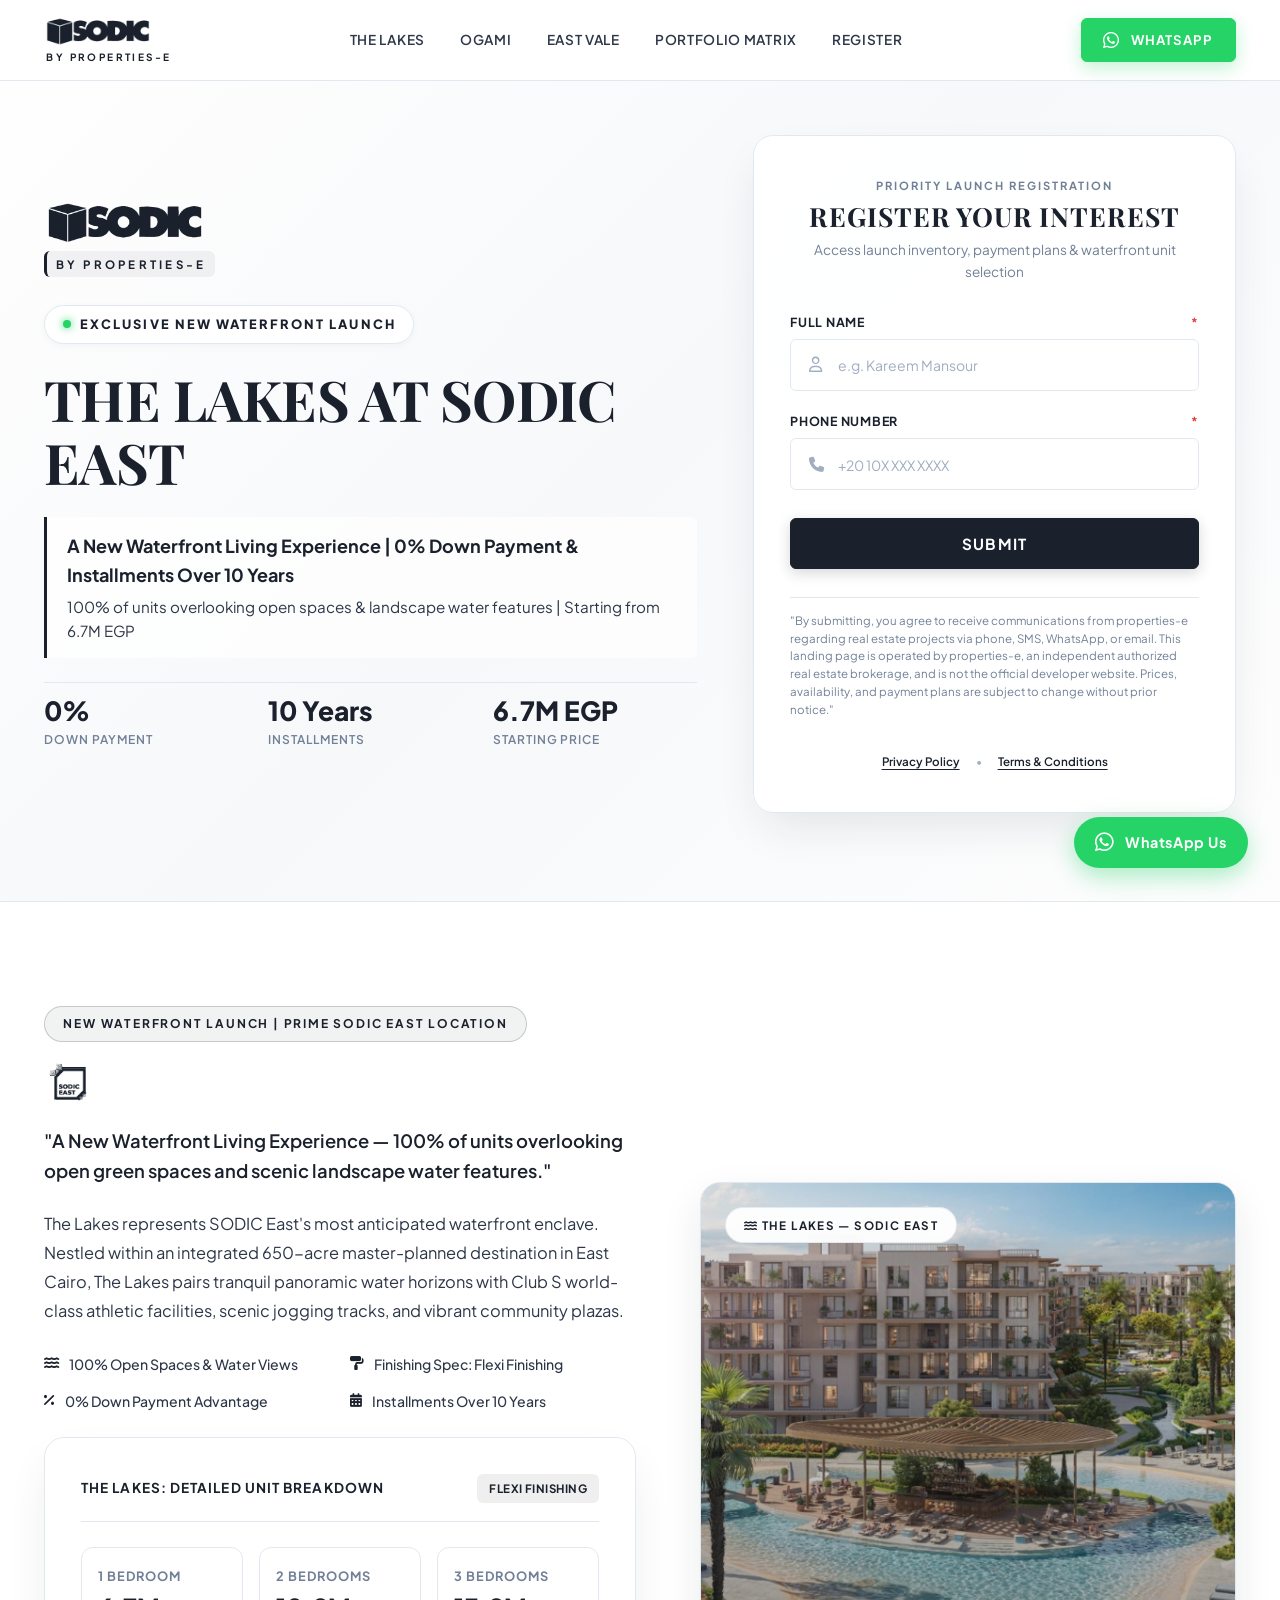
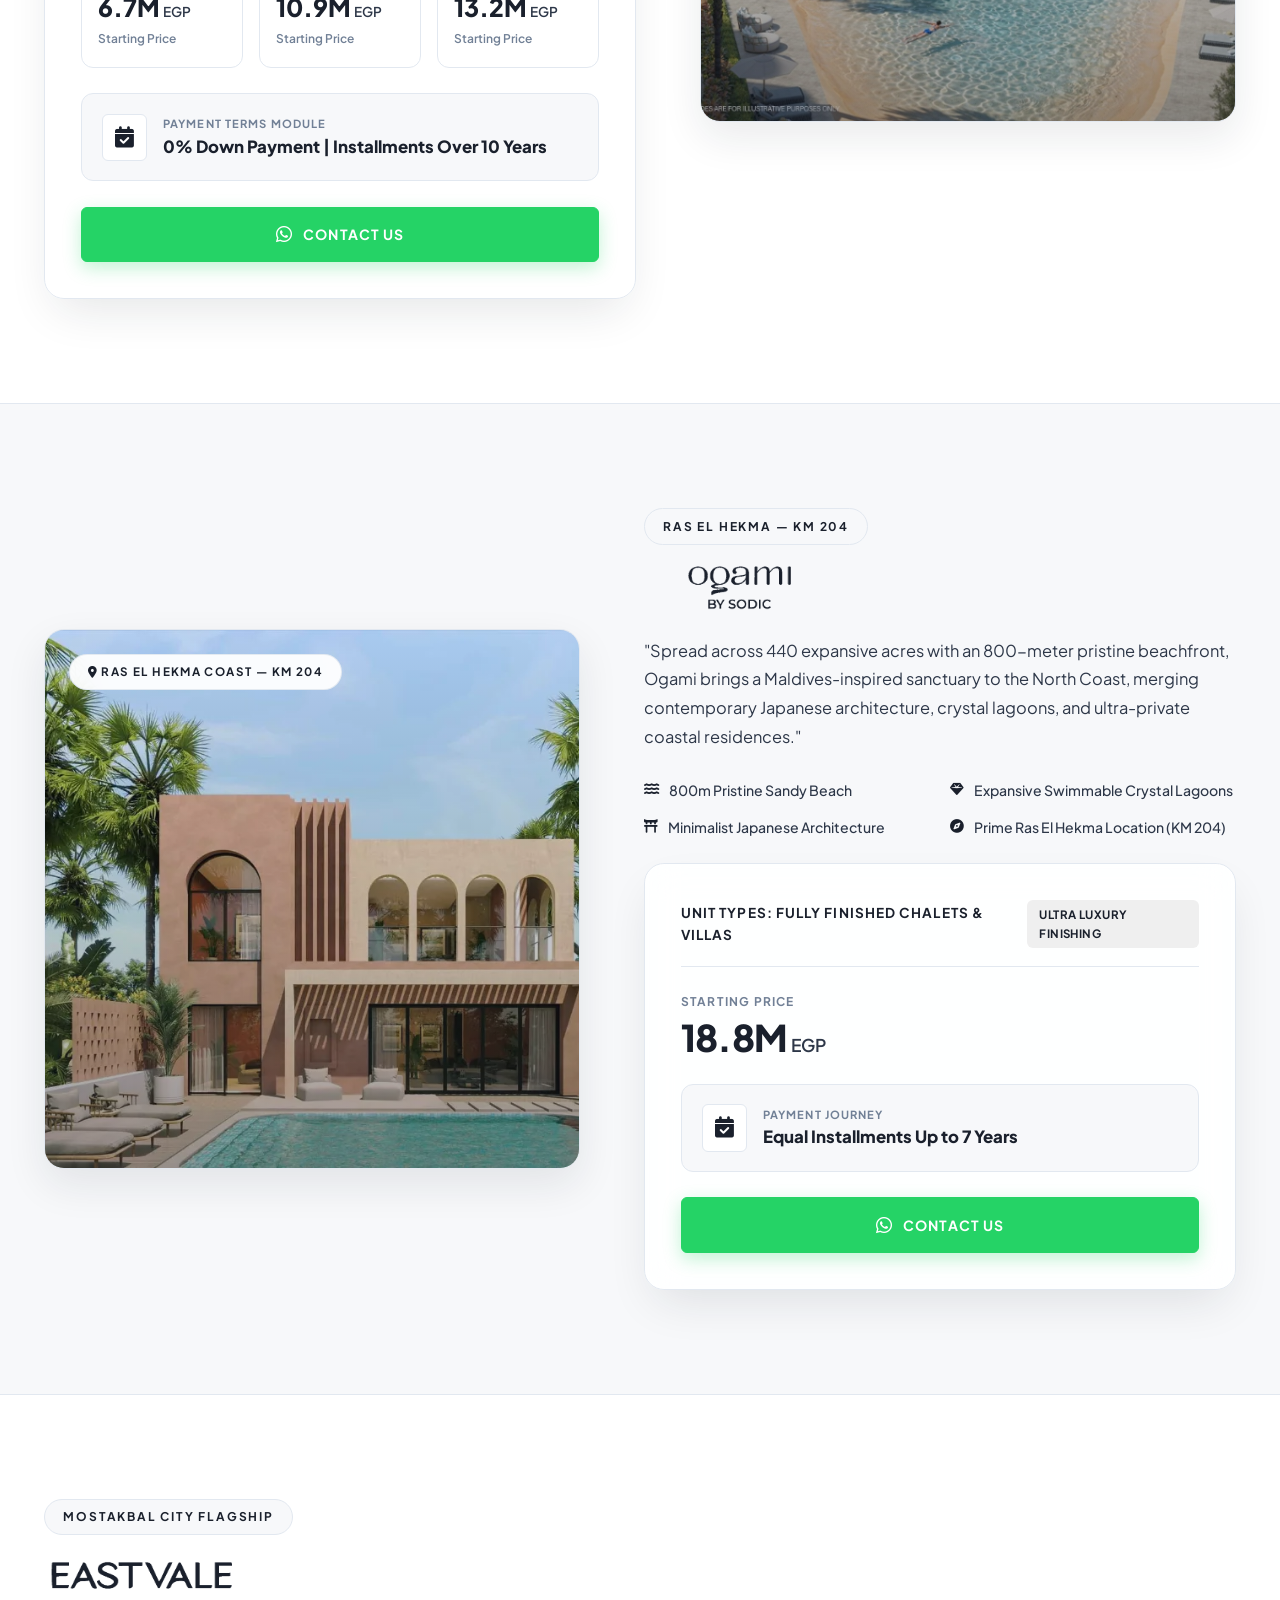
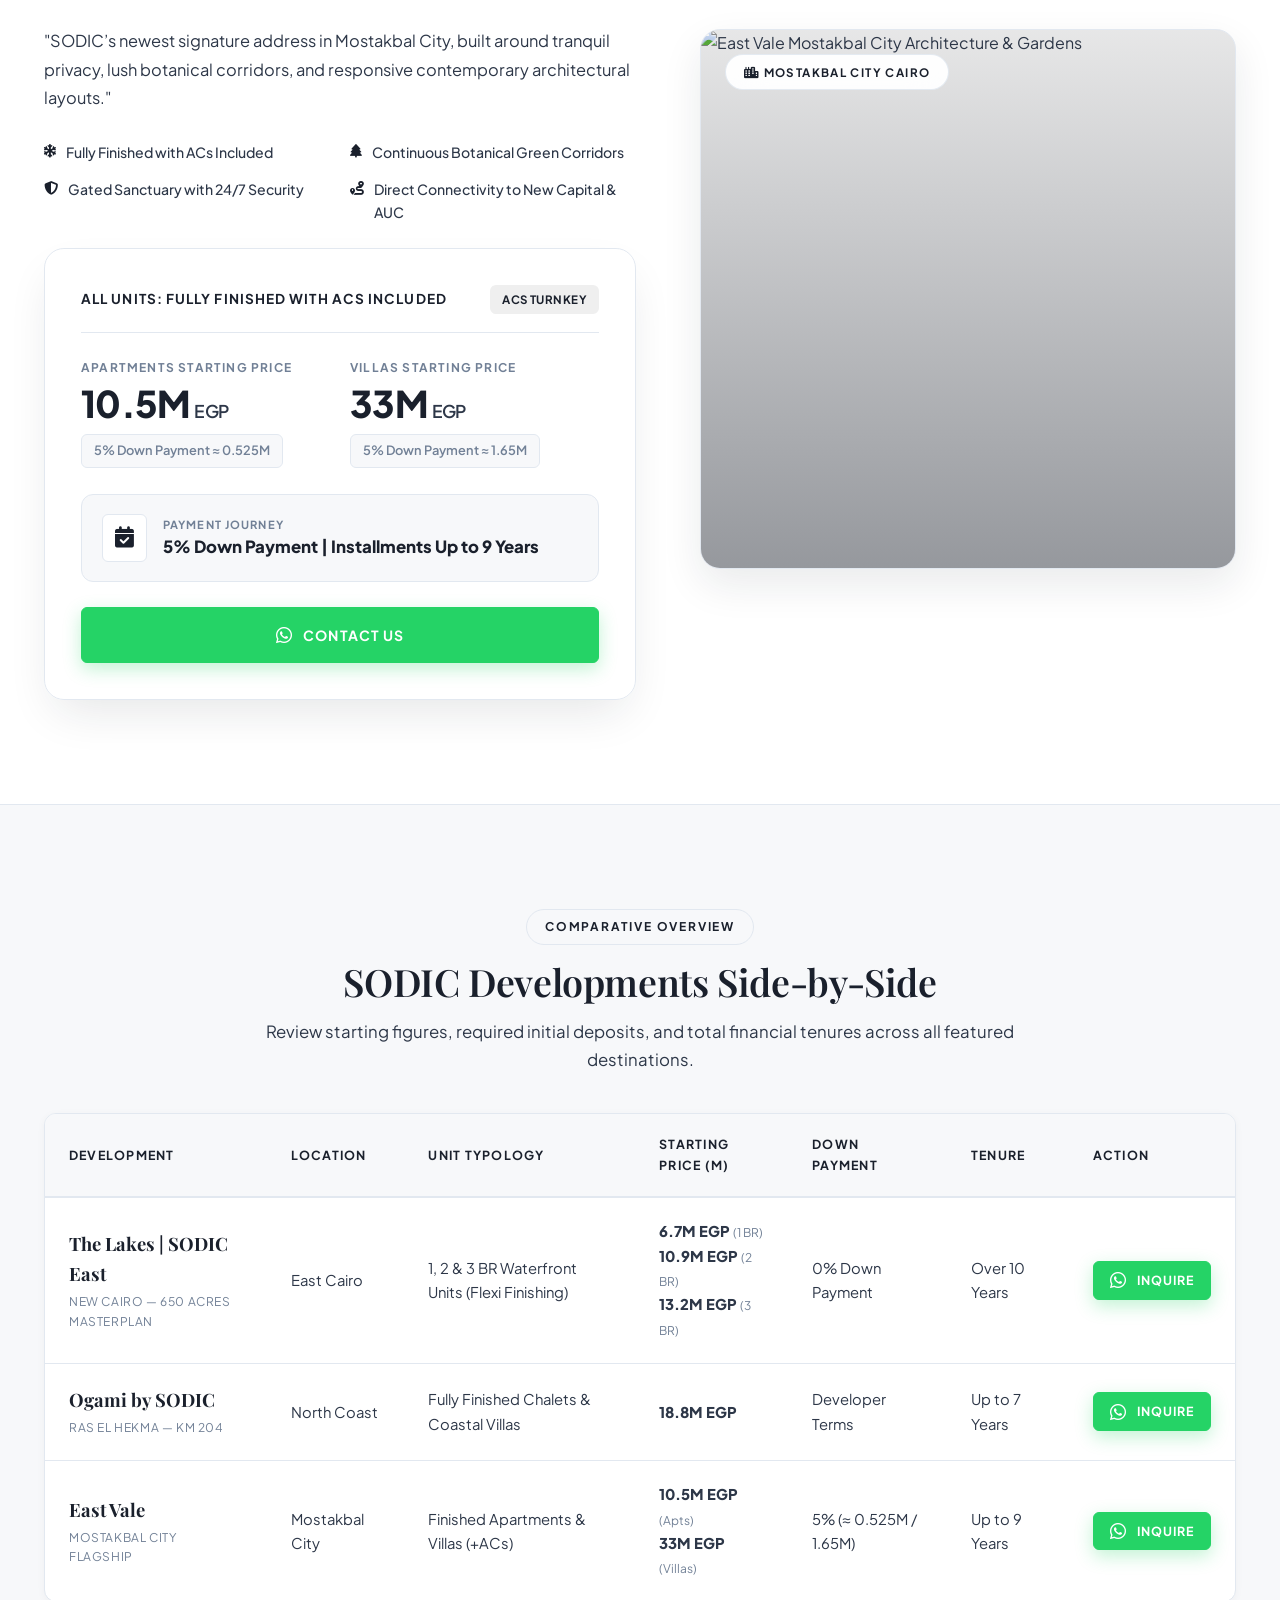
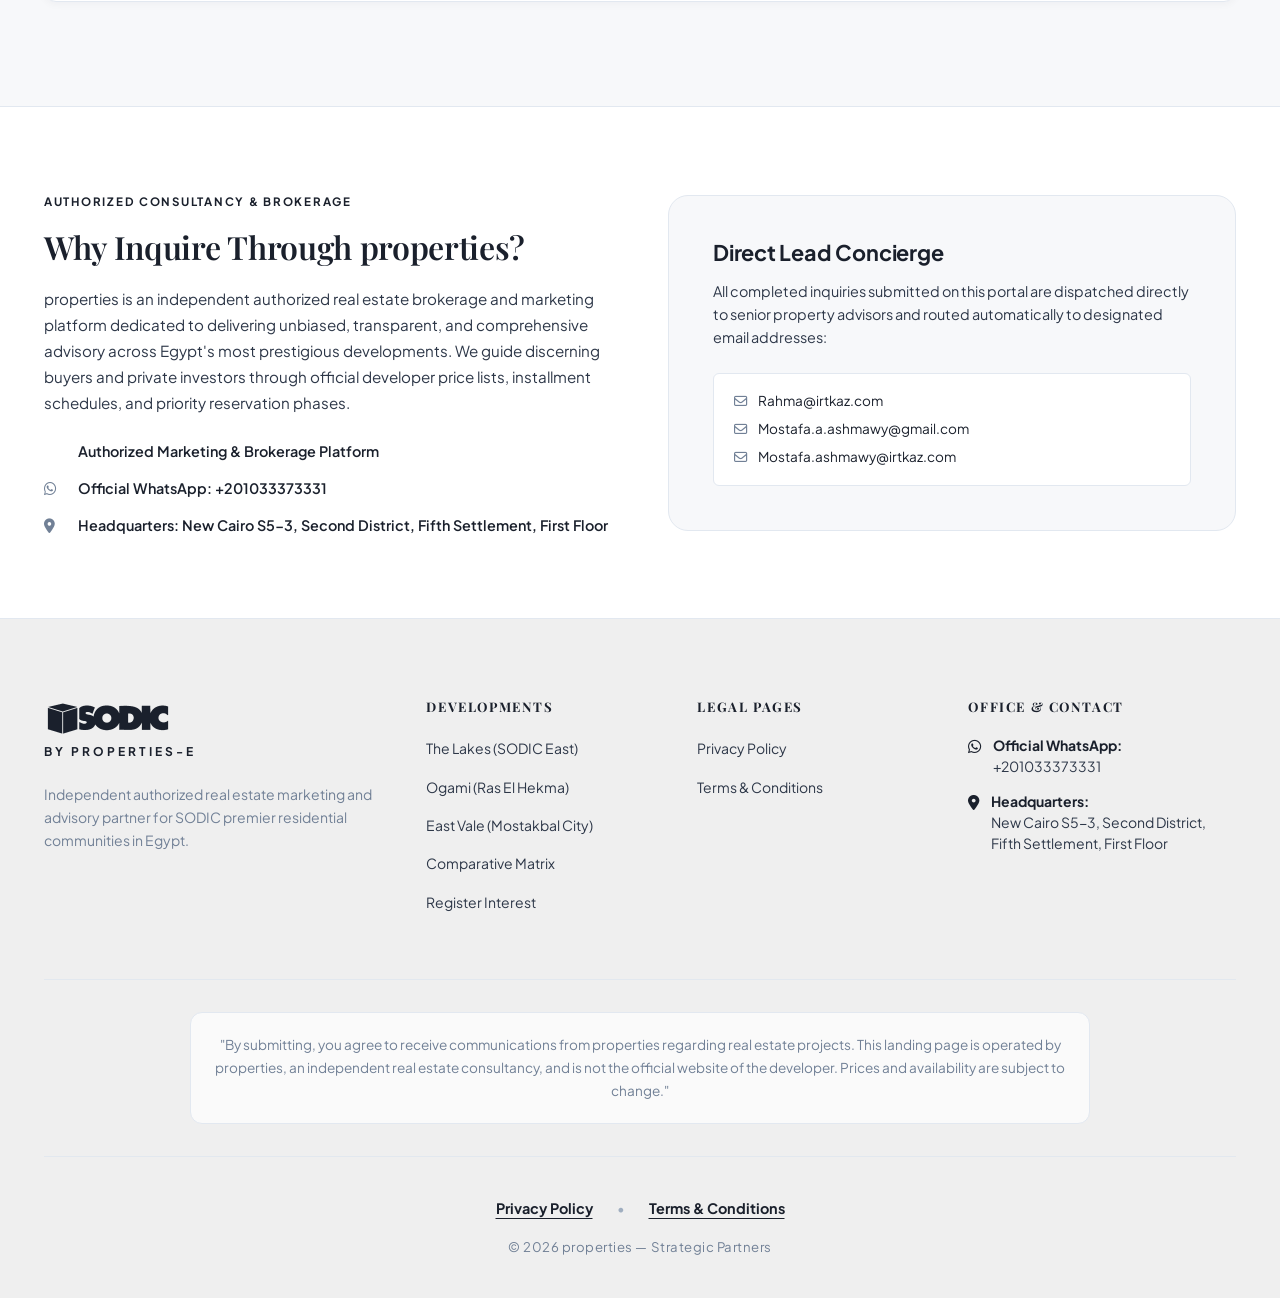
==== index.html @ b0391404 "Update branding to By properties-e in index.html" ====
<!DOCTYPE html>
<html lang="en">
<head>
  <meta charset="UTF-8">
  <meta name="viewport" content="width=device-width, initial-scale=1.0">
  <title>The Lakes at SODIC East & Premier Portfolio | By properties-e</title>
  <meta name="description" content="Discover The Lakes at SODIC East: A new waterfront living experience with 0% down payment and 10 years installments. Plus Ogami Ras El Hekma and East Vale Mostakbal City. Presented by properties-e.">
  
  <!-- Favicon -->
  <link rel="icon" type="image/png" href="assets/images/sodic-logo.png">

  <!-- Google Fonts: Cinzel, Playfair Display & Plus Jakarta Sans -->
  <link rel="preconnect" href="https://fonts.googleapis.com">
  <link rel="preconnect" href="https://fonts.gstatic.com" crossorigin>
  <link href="https://fonts.googleapis.com/css2?family=Cinzel:wght@500;600;700;800&family=Playfair+Display:ital,wght@0,500;0,600;0,700;1,400&family=Plus+Jakarta+Sans:wght@400;500;600;700;800&display=swap" rel="stylesheet">

  <!-- Font Awesome 6 Icons -->
  <link rel="stylesheet" href="https://cdnjs.cloudflare.com/ajax/libs/font-awesome/6.5.1/css/all.min.css">

  <!-- Main Architectural Stylesheet (Strict Zero Gold Palette) -->
  <link rel="stylesheet" href="css/styles.css">
</head>
<body>

  <!-- ==========================================================================
       1. TOP MINIMALIST HEADER & NAVBAR (PHONE NUMBER REMOVED)
       ========================================================================== -->
  <header class="main-header">
    <div class="container header-container">
      <!-- Official SODIC Logo with 'By properties-e' Sub-badge -->
      <a href="#hero" class="brand-identity">
        <div class="brand-logo-wrapper">
          <img src="assets/images/sodic-logo.png" alt="SODIC" class="brand-sodic-logo logo-invert-charcoal" data-transparent="charcoal">
        </div>
        <span class="brand-subbadge">By properties-e</span>
      </a>

      <!-- Minimalist Navigation Links -->
      <nav>
        <ul class="nav-menu" id="navMenu">
          <li><a href="#the-lakes" class="nav-link">The Lakes</a></li>
          <li><a href="#ogami" class="nav-link">Ogami</a></li>
          <li><a href="#east-vale" class="nav-link">East Vale</a></li>
          <li><a href="#comparison" class="nav-link">Portfolio Matrix</a></li>
          <li><a href="#register" class="nav-link">Register</a></li>
        </ul>
      </nav>

      <!-- Header Action: WhatsApp Green Button Only -->
      <div class="header-actions">
        <a href="https://wa.me/201033373331?text=Hello%2C%20I%20would%20like%20to%20inquire%20about%20The%20Lakes%20at%20SODIC%20East" target="_blank" class="btn btn-whatsapp" style="padding: 0.65rem 1.35rem; font-size: 0.825rem;">
          <i class="fa-brands fa-whatsapp"></i> WhatsApp
        </a>
        <button class="mobile-menu-btn" id="mobileMenuBtn" aria-label="Toggle navigation">
          <i class="fa-solid fa-bars"></i>
        </button>
      </div>
    </div>
  </header>

  <!-- ==========================================================================
       2. HERO SECTION & LEAD FORM (NEW LAUNCH FOCUS: THE LAKES AT SODIC EAST)
       ========================================================================== -->
  <section class="hero-section" id="hero">
    <!-- Bright Daylight Architectural Render Background -->
    <div class="hero-bg-wrapper">
      <img src="https://images.unsplash.com/photo-1600585154340-be6161a56a0c?auto=format&fit=crop&w=2000&q=85" alt="The Lakes at SODIC East Architecture" class="hero-bg-image">
      <div class="hero-overlay"></div>
    </div>

    <div class="container hero-grid">
      <!-- Left Column: Branding, Title & Strategic Narrative -->
      <div class="hero-content">
        <!-- Top Branding: Official SODIC logo (Size XL) with 'By properties-e' -->
        <div class="hero-branding">
          <img src="assets/images/sodic-logo.png" alt="SODIC Egypt" class="hero-sodic-logo-xl logo-invert-charcoal" data-transparent="charcoal">
          <span class="hero-subbadge">By properties-e</span>
        </div>

        <!-- Pre-title / Badge -->
        <div class="hero-launch-badge">
          <span class="badge-dot"></span>
          <span>EXCLUSIVE NEW WATERFRONT LAUNCH</span>
        </div>

        <!-- Main Headline (High-End Serif) -->
        <h1 class="hero-headline">THE LAKES AT SODIC EAST</h1>

        <!-- Subtitle / Offer Highlight (Centered & Prominent) -->
        <div class="hero-subtitle-box">
          <div class="hero-subtitle-highlight">
            A New Waterfront Living Experience | 0% Down Payment &amp; Installments Over 10 Years
          </div>
          <div class="hero-key-line">
            100% of units overlooking open spaces &amp; landscape water features | Starting from 6.7M EGP
          </div>
        </div>

        <!-- Architectural Value Stats -->
        <div class="hero-stats-row">
          <div class="hero-stat-card">
            <span class="hero-stat-number">0%</span>
            <span class="hero-stat-label">Down Payment</span>
          </div>
          <div class="hero-stat-card">
            <span class="hero-stat-number">10 Years</span>
            <span class="hero-stat-label">Installments</span>
          </div>
          <div class="hero-stat-card">
            <span class="hero-stat-number">6.7M EGP</span>
            <span class="hero-stat-label">Starting Price</span>
          </div>
        </div>
      </div>

      <!-- Right Column: Simplified Frosted Glass Lead Capture Form (Name & Phone Only) -->
      <div class="hero-form-col" id="register">
        <div class="frosted-lead-card">
          <div class="lead-card-header">
            <div class="lead-card-pretitle">PRIORITY LAUNCH REGISTRATION</div>
            <h2 class="lead-card-title">REGISTER YOUR INTEREST</h2>
            <p class="lead-card-sub">Access launch inventory, payment plans &amp; waterfront unit selection</p>
          </div>

          <form class="lead-form" id="heroLeadForm">
            <!-- Full Name Field -->
            <div class="form-group">
              <label class="form-label" for="leadFullName">Full Name <span class="req">*</span></label>
              <div class="form-input-wrapper">
                <i class="fa-regular fa-user form-input-icon"></i>
                <input type="text" id="leadFullName" class="form-input" placeholder="e.g. Kareem Mansour" required>
              </div>
            </div>

            <!-- Phone Number Field -->
            <div class="form-group">
              <label class="form-label" for="leadPhone">Phone Number <span class="req">*</span></label>
              <div class="form-input-wrapper">
                <i class="fa-solid fa-phone form-input-icon"></i>
                <input type="tel" id="leadPhone" class="form-input" placeholder="+20 10X XXX XXXX" required>
              </div>
            </div>

            <!-- Solid Charcoal Submit Button -->
            <button type="submit" class="btn btn-charcoal btn-full" style="margin-top: 0.5rem; font-size: 0.95rem;">
              SUBMIT
            </button>

            <!-- Location A: Mandatory Brokerage Disclaimer -->
            <p class="form-disclaimer">
              "By submitting, you agree to receive communications from properties-e regarding real estate projects via phone, SMS, WhatsApp, or email. This landing page is operated by properties-e, an independent authorized real estate brokerage, and is not the official developer website. Prices, availability, and payment plans are subject to change without prior notice."
            </p>

            <!-- Location A: Legal Links to Standalone Clickable Pages -->
            <div class="form-legal-links">
              <a href="privacy.html" class="form-legal-link">Privacy Policy</a>
              <span style="color: var(--text-subtle);">•</span>
              <a href="terms.html" class="form-legal-link">Terms &amp; Conditions</a>
            </div>
          </form>
        </div>
      </div>
    </div>
  </section>

  <!-- ==========================================================================
       3. SECTION 1: THE LAKES | SODIC EAST (NEW WATERFRONT LAUNCH WITH USER IMAGE)
       ========================================================================== -->
  <section class="project-section section-spacing section-border-top" id="the-lakes">
    <div class="container">
      <div class="project-grid">
        <!-- Narrative & Pricing Details -->
        <div class="project-narrative-col">
          <div class="project-header-group">
            <span class="subheading-badge highlight-badge">NEW WATERFRONT LAUNCH | PRIME SODIC EAST LOCATION</span>
            <!-- Official SODIC East Logo as Primary Visual Title (No redundant duplicate text header) -->
            <img src="assets/images/sodic-east-logo.png" alt="SODIC East" class="project-official-logo logo-invert-charcoal" data-transparent="charcoal">
            <div class="project-tagline">
              "A New Waterfront Living Experience — 100% of units overlooking open green spaces and scenic landscape water features."
            </div>
          </div>

          <p class="project-narrative">
            The Lakes represents SODIC East's most anticipated waterfront enclave. Nestled within an integrated 650-acre master-planned destination in East Cairo, The Lakes pairs tranquil panoramic water horizons with Club S world-class athletic facilities, scenic jogging tracks, and vibrant community plazas.
          </p>

          <!-- Core Highlights -->
          <div class="project-features-list">
            <div class="feature-item">
              <i class="fa-solid fa-water"></i>
              <span>100% Open Spaces &amp; Water Views</span>
            </div>
            <div class="feature-item">
              <i class="fa-solid fa-paint-roller"></i>
              <span>Finishing Spec: Flexi Finishing</span>
            </div>
            <div class="feature-item">
              <i class="fa-solid fa-percent"></i>
              <span>0% Down Payment Advantage</span>
            </div>
            <div class="feature-item">
              <i class="fa-solid fa-calendar-days"></i>
              <span>Installments Over 10 Years</span>
            </div>
          </div>

          <!-- Minimalist Translucent Inventory & Pricing Card -->
          <div class="pricing-module-card">
            <div class="card-top-tagline">
              <span class="card-unit-type">The Lakes: Detailed Unit Breakdown</span>
              <span class="card-finish-tag">Flexi Finishing</span>
            </div>

            <!-- Detailed 3-Tier Unit Breakdown in 'M' format -->
            <div class="lakes-units-grid">
              <div class="lakes-unit-card">
                <span class="lakes-unit-title">1 Bedroom</span>
                <div class="lakes-unit-price">
                  6.7M<span class="currency">EGP</span>
                </div>
                <span style="font-size:0.75rem; color:var(--text-muted); font-weight:600;">Starting Price</span>
              </div>

              <div class="lakes-unit-card">
                <span class="lakes-unit-title">2 Bedrooms</span>
                <div class="lakes-unit-price">
                  10.9M<span class="currency">EGP</span>
                </div>
                <span style="font-size:0.75rem; color:var(--text-muted); font-weight:600;">Starting Price</span>
              </div>

              <div class="lakes-unit-card">
                <span class="lakes-unit-title">3 Bedrooms</span>
                <div class="lakes-unit-price">
                  13.2M<span class="currency">EGP</span>
                </div>
                <span style="font-size:0.75rem; color:var(--text-muted); font-weight:600;">Starting Price</span>
              </div>
            </div>

            <!-- Payment Journey Box -->
            <div class="payment-journey-box">
              <i class="fa-solid fa-calendar-check"></i>
              <div class="payment-journey-details">
                <span class="payment-plan-label">Payment Terms Module</span>
                <span class="payment-plan-value">0% Down Payment | Installments Over 10 Years</span>
              </div>
            </div>

            <!-- Vibrant Green WhatsApp CTA Button -->
            <a href="https://wa.me/201033373331?text=Hello%2C%20I%20would%20like%20to%20inquire%20about%20The%20Lakes%20at%20SODIC%20East" target="_blank" class="btn btn-whatsapp btn-full">
              <i class="fa-brands fa-whatsapp"></i> CONTACT US
            </a>
          </div>
        </div>

        <!-- Realistic Visual Showcase: Added Official SODIC East The Lakes Image -->
        <div class="project-card-col">
          <div class="project-visual-box">
            <img src="assets/images/sodic-east-lakes.jpg" alt="The Lakes at SODIC East Crystal Water Lagoons & Architecture">
            <div class="project-visual-overlay"></div>
            <div class="visual-floating-badge">
              <i class="fa-solid fa-water"></i> The Lakes — SODIC East
            </div>
          </div>
        </div>
      </div>
    </div>
  </section>

  <!-- ==========================================================================
       4. SECTION 2: OGAMI BY SODIC (RAS EL HEKMA - UPDATED SHOWCASE IMAGE)
       ========================================================================== -->
  <section class="project-section alt-bg section-spacing section-border-top" id="ogami">
    <div class="container">
      <div class="project-grid reverse-grid">
        <!-- Narrative & Pricing Details -->
        <div class="project-narrative-col">
          <div class="project-header-group">
            <span class="subheading-badge">RAS EL HEKMA — KM 204</span>
            <!-- Official Ogami Logo as Primary Visual Title (No redundant duplicate text header) -->
            <img src="assets/images/ogami-logo.png" alt="Ogami by SODIC" class="project-official-logo logo-invert-charcoal" data-transparent="charcoal">
          </div>

          <p class="project-narrative">
            "Spread across 440 expansive acres with an 800-meter pristine beachfront, Ogami brings a Maldives-inspired sanctuary to the North Coast, merging contemporary Japanese architecture, crystal lagoons, and ultra-private coastal residences."
          </p>

          <!-- Core Highlights -->
          <div class="project-features-list">
            <div class="feature-item">
              <i class="fa-solid fa-water"></i>
              <span>800m Pristine Sandy Beach</span>
            </div>
            <div class="feature-item">
              <i class="fa-solid fa-gem"></i>
              <span>Expansive Swimmable Crystal Lagoons</span>
            </div>
            <div class="feature-item">
              <i class="fa-solid fa-torii-gate"></i>
              <span>Minimalist Japanese Architecture</span>
            </div>
            <div class="feature-item">
              <i class="fa-solid fa-compass"></i>
              <span>Prime Ras El Hekma Location (KM 204)</span>
            </div>
          </div>

          <!-- Minimalist Translucent Inventory & Pricing Card -->
          <div class="pricing-module-card">
            <div class="card-top-tagline">
              <span class="card-unit-type">Unit Types: Fully Finished Chalets &amp; Villas</span>
              <span class="card-finish-tag">Ultra Luxury Finishing</span>
            </div>

            <div class="price-showcase-row">
              <div class="single-price-block">
                <span class="price-meta-label">Starting Price</span>
                <div class="price-main-figure">
                  18.8M<span class="currency">EGP</span>
                </div>
              </div>
            </div>

            <!-- Payment Journey -->
            <div class="payment-journey-box">
              <i class="fa-solid fa-calendar-check"></i>
              <div class="payment-journey-details">
                <span class="payment-plan-label">Payment Journey</span>
                <span class="payment-plan-value">Equal Installments Up to 7 Years</span>
              </div>
            </div>

            <!-- Solid WhatsApp Green CTA Button -->
            <a href="https://wa.me/201033373331?text=Hello%2C%20I%20would%20like%20to%20inquire%20about%20Ogami%20by%20SODIC" target="_blank" class="btn btn-whatsapp btn-full">
              <i class="fa-brands fa-whatsapp"></i> CONTACT US
            </a>
          </div>
        </div>

        <!-- Realistic Visual Showcase: Villa Architecture with Private Pool & Palms -->
        <div class="project-card-col">
          <div class="project-visual-box">
            <img src="assets/images/ogami-villa.webp" alt="Ogami Ras El Hekma Coastal Villa Architecture">
            <div class="project-visual-overlay"></div>
            <div class="visual-floating-badge">
              <i class="fa-solid fa-location-dot"></i> Ras El Hekma Coast — KM 204
            </div>
          </div>
        </div>
      </div>
    </div>
  </section>

  <!-- ==========================================================================
       5. SECTION 3: EAST VALE (MOSTAKBAL CITY)
       ========================================================================== -->
  <section class="project-section section-spacing section-border-top" id="east-vale">
    <div class="container">
      <div class="project-grid">
        <!-- Narrative & Pricing Details -->
        <div class="project-narrative-col">
          <div class="project-header-group">
            <span class="subheading-badge">MOSTAKBAL CITY FLAGSHIP</span>
            <!-- Official East Vale Logo as Primary Visual Title (No redundant duplicate text header) -->
            <img src="assets/images/eastvale-logo.png" alt="East Vale Mostakbal City" class="project-official-logo logo-invert-charcoal" data-transparent="charcoal">
          </div>

          <p class="project-narrative">
            "SODIC’s newest signature address in Mostakbal City, built around tranquil privacy, lush botanical corridors, and responsive contemporary architectural layouts."
          </p>

          <!-- Core Highlights -->
          <div class="project-features-list">
            <div class="feature-item">
              <i class="fa-solid fa-snowflake"></i>
              <span>Fully Finished with ACs Included</span>
            </div>
            <div class="feature-item">
              <i class="fa-solid fa-tree"></i>
              <span>Continuous Botanical Green Corridors</span>
            </div>
            <div class="feature-item">
              <i class="fa-solid fa-shield-halved"></i>
              <span>Gated Sanctuary with 24/7 Security</span>
            </div>
            <div class="feature-item">
              <i class="fa-solid fa-route"></i>
              <span>Direct Connectivity to New Capital &amp; AUC</span>
            </div>
          </div>

          <!-- Minimalist Translucent Inventory & Pricing Card -->
          <div class="pricing-module-card">
            <div class="card-top-tagline">
              <span class="card-unit-type">All Units: Fully Finished with ACs Included</span>
              <span class="card-finish-tag">ACs Turnkey</span>
            </div>

            <!-- Dual Pricing Breakdown (Apartments & Villas) in 'M' format -->
            <div class="dual-price-grid">
              <div class="single-price-block">
                <span class="price-meta-label">Apartments Starting Price</span>
                <div class="price-main-figure">
                  10.5M<span class="currency">EGP</span>
                </div>
                <div class="down-payment-calc">
                  5% Down Payment ≈ 0.525M
                </div>
              </div>

              <div class="single-price-block">
                <span class="price-meta-label">Villas Starting Price</span>
                <div class="price-main-figure">
                  33M<span class="currency">EGP</span>
                </div>
                <div class="down-payment-calc">
                  5% Down Payment ≈ 1.65M
                </div>
              </div>
            </div>

            <!-- Payment Journey -->
            <div class="payment-journey-box">
              <i class="fa-solid fa-calendar-check"></i>
              <div class="payment-journey-details">
                <span class="payment-plan-label">Payment Journey</span>
                <span class="payment-plan-value">5% Down Payment | Installments Up to 9 Years</span>
              </div>
            </div>

            <!-- Solid WhatsApp Green CTA Button -->
            <a href="https://wa.me/201033373331?text=Hello%2C%20I%20would%20like%20to%20inquire%20about%20East%20Vale%20Mostakbal%20City%20by%20SODIC" target="_blank" class="btn btn-whatsapp btn-full">
              <i class="fa-brands fa-whatsapp"></i> CONTACT US
            </a>
          </div>
        </div>

        <!-- Realistic Visual Showcase: Lush Green Landscapes & Modern Blocks -->
        <div class="project-card-col">
          <div class="project-visual-box">
            <img src="https://images.unsplash.com/photo-1600596542815-ffad4c1539a9?auto=format&fit=crop&w=1400&q=85" alt="East Vale Mostakbal City Architecture & Gardens">
            <div class="project-visual-overlay"></div>
            <div class="visual-floating-badge">
              <i class="fa-solid fa-city"></i> Mostakbal City Cairo
            </div>
          </div>
        </div>
      </div>
    </div>
  </section>

  <!-- ==========================================================================
       PORTFOLIO COMPARISON MATRIX
       ========================================================================== -->
  <section class="section-spacing matrix-section" id="comparison">
    <div class="container">
      <div class="intro-header-block">
        <span class="subheading-badge">COMPARATIVE OVERVIEW</span>
        <h2 class="intro-main-title">SODIC Developments Side-by-Side</h2>
        <p class="intro-lead-text">
          Review starting figures, required initial deposits, and total financial tenures across all featured destinations.
        </p>
      </div>

      <div class="matrix-table-container">
        <table class="portfolio-table">
          <thead>
            <tr>
              <th>Development</th>
              <th>Location</th>
              <th>Unit Typology</th>
              <th>Starting Price (M)</th>
              <th>Down Payment</th>
              <th>Tenure</th>
              <th>Action</th>
            </tr>
          </thead>
          <tbody>
            <tr>
              <td>
                <div class="table-proj-name">The Lakes | SODIC East</div>
                <div class="table-proj-location">New Cairo — 650 Acres Masterplan</div>
              </td>
              <td>East Cairo</td>
              <td>1, 2 &amp; 3 BR Waterfront Units (Flexi Finishing)</td>
              <td class="table-price-m">
                6.7M EGP <span style="font-size:0.75rem; font-weight:normal; color:var(--text-muted);">(1 BR)</span><br>
                10.9M EGP <span style="font-size:0.75rem; font-weight:normal; color:var(--text-muted);">(2 BR)</span><br>
                13.2M EGP <span style="font-size:0.75rem; font-weight:normal; color:var(--text-muted);">(3 BR)</span>
              </td>
              <td>0% Down Payment</td>
              <td>Over 10 Years</td>
              <td>
                <a href="https://wa.me/201033373331?text=Hello%2C%20I%20would%20like%20to%20inquire%20about%20The%20Lakes%20at%20SODIC%20East" target="_blank" class="btn btn-whatsapp" style="padding: 0.5rem 1rem; font-size: 0.78rem;">
                  <i class="fa-brands fa-whatsapp"></i> Inquire
                </a>
              </td>
            </tr>
            <tr>
              <td>
                <div class="table-proj-name">Ogami by SODIC</div>
                <div class="table-proj-location">Ras El Hekma — KM 204</div>
              </td>
              <td>North Coast</td>
              <td>Fully Finished Chalets &amp; Coastal Villas</td>
              <td class="table-price-m">18.8M EGP</td>
              <td>Developer Terms</td>
              <td>Up to 7 Years</td>
              <td>
                <a href="https://wa.me/201033373331?text=Hello%2C%20I%20would%20like%20to%20inquire%20about%20Ogami%20by%20SODIC" target="_blank" class="btn btn-whatsapp" style="padding: 0.5rem 1rem; font-size: 0.78rem;">
                  <i class="fa-brands fa-whatsapp"></i> Inquire
                </a>
              </td>
            </tr>
            <tr>
              <td>
                <div class="table-proj-name">East Vale</div>
                <div class="table-proj-location">Mostakbal City Flagship</div>
              </td>
              <td>Mostakbal City</td>
              <td>Finished Apartments &amp; Villas (+ACs)</td>
              <td class="table-price-m">
                10.5M EGP <span style="font-size:0.75rem; font-weight:normal; color:var(--text-muted);">(Apts)</span><br>
                33M EGP <span style="font-size:0.75rem; font-weight:normal; color:var(--text-muted);">(Villas)</span>
              </td>
              <td>5% (≈ 0.525M / 1.65M)</td>
              <td>Up to 9 Years</td>
              <td>
                <a href="https://wa.me/201033373331?text=Hello%2C%20I%20would%20like%20to%20inquire%20about%20East%20Vale%20Mostakbal%20City%20by%20SODIC" target="_blank" class="btn btn-whatsapp" style="padding: 0.5rem 1rem; font-size: 0.78rem;">
                  <i class="fa-brands fa-whatsapp"></i> Inquire
                </a>
              </td>
            </tr>
          </tbody>
        </table>
      </div>
    </div>
  </section>

  <!-- ==========================================================================
       ABOUT PROPERTIES & ADVISORY DESK
       ========================================================================== -->
  <section class="about-properties-strip">
    <div class="container">
      <div class="about-grid">
        <div>
          <span class="about-badge">AUTHORIZED CONSULTANCY &amp; BROKERAGE</span>
          <h2 class="about-title">Why Inquire Through properties?</h2>
          <p class="about-text">
            properties is an independent authorized real estate brokerage and marketing platform dedicated to delivering unbiased, transparent, and comprehensive advisory across Egypt's most prestigious developments. We guide discerning buyers and private investors through official developer price lists, installment schedules, and priority reservation phases.
          </p>
          <div class="contact-quick-list">
            <div class="contact-quick-item">
              <i class="fa-solid fa-shield-check"></i>
              <span>Authorized Marketing &amp; Brokerage Platform</span>
            </div>
            <div class="contact-quick-item">
              <i class="fa-brands fa-whatsapp"></i>
              <span>Official WhatsApp: +201033373331</span>
            </div>
            <div class="contact-quick-item">
              <i class="fa-solid fa-location-dot"></i>
              <span>Headquarters: New Cairo S5-3, Second District, Fifth Settlement, First Floor</span>
            </div>
          </div>
        </div>

        <div class="about-card-box">
          <h3 style="font-size: 1.35rem; margin-bottom: 0.85rem; font-family: var(--font-sans); font-weight: 700;">Direct Lead Concierge</h3>
          <p style="font-size: 0.9rem; color: var(--text-charcoal-secondary); margin-bottom: 1.5rem; line-height: 1.6;">
            All completed inquiries submitted on this portal are dispatched directly to senior property advisors and routed automatically to designated email addresses:
          </p>
          <div style="background:#FFFFFF; border:1px solid var(--slate-border); border-radius:var(--radius-sm); padding:1rem 1.25rem; font-size:0.85rem; color:var(--text-charcoal-primary);">
            <div style="margin-bottom: 0.35rem;"><i class="fa-regular fa-envelope" style="margin-right: 0.5rem; color:var(--text-muted);"></i> Rahma@irtkaz.com</div>
            <div style="margin-bottom: 0.35rem;"><i class="fa-regular fa-envelope" style="margin-right: 0.5rem; color:var(--text-muted);"></i> Mostafa.a.ashmawy@gmail.com</div>
            <div><i class="fa-regular fa-envelope" style="margin-right: 0.5rem; color:var(--text-muted);"></i> Mostafa.ashmawy@irtkaz.com</div>
          </div>
        </div>
      </div>
    </div>
  </section>

  <!-- ==========================================================================
       6. FOOTER & LOCATION B DISCLAIMER & CENTERED LEGAL LINKS
       ========================================================================== -->
  <footer class="main-footer">
    <div class="container">
      <div class="footer-top-grid">
        <!-- Brand Column -->
        <div class="footer-brand-col">
          <div>
            <img src="assets/images/sodic-logo.png" alt="SODIC" class="footer-sodic-logo logo-invert-charcoal" data-transparent="charcoal">
            <span class="footer-subbadge">By properties-e</span>
          </div>
          <p class="footer-desc">
            Independent authorized real estate marketing and advisory partner for SODIC premier residential communities in Egypt.
          </p>
        </div>

        <!-- Portfolio Quick Links -->
        <div>
          <h4 class="footer-col-title">Developments</h4>
          <ul class="footer-links-list">
            <li><a href="#the-lakes" class="footer-link">The Lakes (SODIC East)</a></li>
            <li><a href="#ogami" class="footer-link">Ogami (Ras El Hekma)</a></li>
            <li><a href="#east-vale" class="footer-link">East Vale (Mostakbal City)</a></li>
            <li><a href="#comparison" class="footer-link">Comparative Matrix</a></li>
            <li><a href="#register" class="footer-link">Register Interest</a></li>
          </ul>
        </div>

        <!-- Standalone Clickable Legal Pages (Location B) -->
        <div>
          <h4 class="footer-col-title">Legal Pages</h4>
          <ul class="footer-links-list">
            <li><a href="privacy.html" class="footer-link">Privacy Policy</a></li>
            <li><a href="terms.html" class="footer-link">Terms &amp; Conditions</a></li>
          </ul>
        </div>

        <!-- Contact Information -->
        <div>
          <h4 class="footer-col-title">Office &amp; Contact</h4>
          <div class="footer-contact-item">
            <i class="fa-brands fa-whatsapp"></i>
            <div>
              <strong style="color:var(--text-charcoal-primary);">Official WhatsApp:</strong><br>
              <a href="https://wa.me/201033373331" target="_blank" style="color:inherit;">+201033373331</a>
            </div>
          </div>
          <div class="footer-contact-item">
            <i class="fa-solid fa-location-dot"></i>
            <div>
              <strong style="color:var(--text-charcoal-primary);">Headquarters:</strong><br>
              New Cairo S5-3, Second District, Fifth Settlement, First Floor
            </div>
          </div>
        </div>
      </div>

      <!-- Mandatory Disclaimer (Location B) as specified by USER -->
      <div class="footer-disclosures-block">
        <div class="disclosure-notice-box" style="text-align: center; max-width: 900px; margin: 0 auto;">
          <p class="disclosure-text" style="font-size: 0.85rem; line-height: 1.7; color: var(--text-muted);">
            "By submitting, you agree to receive communications from properties regarding real estate projects. This landing page is operated by properties, an independent real estate consultancy, and is not the official website of the developer. Prices and availability are subject to change."
          </p>
        </div>
      </div>

      <!-- Legal Links & Signature (Location B) - Perfectly Centered at Absolute Bottom -->
      <div style="text-align: center; padding-top: 2.5rem; display: flex; flex-direction: column; align-items: center; justify-content: center; gap: 1rem;">
        <div style="display: flex; align-items: center; justify-content: center; gap: 1.5rem; font-size: 0.9rem;">
          <a href="privacy.html" style="color: var(--text-charcoal-primary); font-weight: 700; text-decoration: underline; text-underline-offset: 4px;">Privacy Policy</a>
          <span style="color: var(--text-subtle);">•</span>
          <a href="terms.html" style="color: var(--text-charcoal-primary); font-weight: 700; text-decoration: underline; text-underline-offset: 4px;">Terms &amp; Conditions</a>
        </div>
        <div style="font-size: 0.825rem; color: var(--text-muted); letter-spacing: 0.04em;">
          © 2026 properties — Strategic Partners
        </div>
      </div>
    </div>
  </footer>

  <!-- ==========================================================================
       FLOATING ACTIONS (WHATSAPP TO +201033373331)
       ========================================================================== -->
  <div class="floating-actions-container">
    <a href="https://wa.me/201033373331?text=Hello%2C%20I%20would%20like%20to%20inquire%20about%20The%20Lakes%20at%20SODIC%20East" target="_blank" class="floating-whatsapp-btn" title="Chat on WhatsApp (+201033373331)">
      <i class="fa-brands fa-whatsapp"></i>
      <span>WhatsApp Us</span>
    </a>
  </div>

  <!-- ==========================================================================
       LEAD SUBMISSION TOAST NOTIFICATION
       ========================================================================== -->
  <div class="lead-toast" id="leadToast">
    <i class="fa-solid fa-circle-check lead-toast-icon"></i>
    <div class="lead-toast-body">
      <h4>Interest Registered</h4>
      <p>Thank you. Your inquiry has been routed to our senior property consultants.</p>
    </div>
  </div>

  <!-- Main JavaScript Engine -->
  <script src="js/main.js"></script>
</body>
</html>
---- css/styles.css ----
/* ==========================================================================
   SODIC PREMIER DEVELOPMENTS - BY PROPERTIES-EG
   CRITICAL COLOR PALETTE & LUXURY ARCHITECTURAL STYLING (ZERO GOLD POLICY)
   ========================================================================== */

:root {
  /* Strict Neutral Architecture Palette (Zero Gold / Bronze / Brass / Yellow) */
  --bg-pure-white: #FFFFFF;
  --bg-pearl-grey: #F7F8FA;
  --bg-alabaster: #EFEFEF;
  --bg-stone-subtle: #F1F3F5;
  
  /* Frosted Glass & Card Surfaces */
  --card-frosted: rgba(255, 255, 255, 0.88);
  --card-frosted-deep: rgba(255, 255, 255, 0.95);
  --card-glass-dark: rgba(26, 32, 44, 0.85);
  --card-glass-border: #E2E8F0;
  --card-glass-border-light: rgba(255, 255, 255, 0.6);
  
  /* Typography Colors */
  --text-charcoal-primary: #1A202C;
  --text-charcoal-secondary: #2D3748;
  --text-muted: #718096;
  --text-subtle: #A0AEC0;
  --text-white: #FFFFFF;

  /* Accent & Action Colors (Solid WhatsApp Green Only) */
  --whatsapp-green: #25D366;
  --whatsapp-green-hover: #20BA5A;
  --whatsapp-green-shadow: rgba(37, 211, 102, 0.28);
  
  /* Slate & Neutral Accents */
  --slate-dark: #1A202C;
  --slate-dark-hover: #0F131A;
  --slate-light: #EDF2F7;
  --slate-border: #E2E8F0;

  /* Fonts */
  --font-serif: 'Playfair Display', 'Cinzel', Georgia, serif;
  --font-display: 'Cinzel', Georgia, serif;
  --font-sans: 'Plus Jakarta Sans', -apple-system, BlinkMacSystemFont, 'Segoe UI', Roboto, Helvetica, Arial, sans-serif;

  /* Shadows & Glassmorphism */
  --shadow-sm: 0 2px 8px rgba(26, 32, 44, 0.04);
  --shadow-md: 0 8px 24px rgba(26, 32, 44, 0.07);
  --shadow-lg: 0 16px 40px rgba(26, 32, 44, 0.09);
  --shadow-card: 0 20px 48px -12px rgba(26, 32, 44, 0.12);
  --glass-blur: blur(18px);

  /* Layout */
  --container-max: 1240px;
  --radius-sm: 6px;
  --radius-md: 12px;
  --radius-lg: 20px;
  --radius-full: 9999px;
  --transition: all 0.3s cubic-bezier(0.16, 1, 0.3, 1);
}

/* ==========================================================================
   RESET & BASE STYLES
   ========================================================================== */
*, *::before, *::after {
  box-sizing: border-box;
  margin: 0;
  padding: 0;
}

html {
  scroll-behavior: smooth;
  font-size: 16px;
  -webkit-text-size-adjust: 100%;
}

body {
  font-family: var(--font-sans);
  background-color: var(--bg-pure-white);
  color: var(--text-charcoal-secondary);
  line-height: 1.65;
  overflow-x: hidden;
  -webkit-font-smoothing: antialiased;
  -moz-osx-font-smoothing: grayscale;
}

img {
  max-width: 100%;
  height: auto;
  display: block;
}

a {
  color: inherit;
  text-decoration: none;
  transition: var(--transition);
}

button, input, select, textarea {
  font-family: inherit;
  font-size: 1rem;
}

/* ==========================================================================
   TYPOGRAPHY
   ========================================================================== */
h1, h2, h3, h4, .serif-heading {
  font-family: var(--font-serif);
  color: var(--text-charcoal-primary);
  line-height: 1.22;
  font-weight: 600;
  letter-spacing: -0.01em;
}

.cinzel-title {
  font-family: var(--font-display);
  letter-spacing: 0.05em;
  text-transform: uppercase;
}

.subheading-badge {
  display: inline-flex;
  align-items: center;
  gap: 0.5rem;
  font-family: var(--font-sans);
  font-size: 0.75rem;
  font-weight: 700;
  letter-spacing: 0.15em;
  text-transform: uppercase;
  color: var(--text-charcoal-primary);
  background: var(--bg-pearl-grey);
  border: 1px solid var(--slate-border);
  padding: 0.45rem 1.15rem;
  border-radius: var(--radius-full);
  width: fit-content;
}

.subheading-badge.highlight-badge {
  background: rgba(26, 32, 44, 0.06);
  border-color: rgba(26, 32, 44, 0.2);
}

/* ==========================================================================
   LAYOUT CONTAINERS
   ========================================================================== */
.container {
  width: 100%;
  max-width: var(--container-max);
  margin-left: auto;
  margin-right: auto;
  padding-left: 1.5rem;
  padding-right: 1.5rem;
}

.section-spacing {
  padding-top: 6.5rem;
  padding-bottom: 6.5rem;
  position: relative;
}

.section-border-top {
  border-top: 1px solid var(--slate-border);
}

/* ==========================================================================
   HEADER & NAVIGATION (MINIMALIST & CLEANED)
   ========================================================================== */
.main-header {
  position: fixed;
  top: 0;
  left: 0;
  right: 0;
  z-index: 1000;
  background: rgba(255, 255, 255, 0.95);
  backdrop-filter: var(--glass-blur);
  -webkit-backdrop-filter: var(--glass-blur);
  border-bottom: 1px solid var(--slate-border);
  transition: var(--transition);
}

.header-container {
  display: flex;
  align-items: center;
  justify-content: space-between;
  height: 80px;
}

/* Brand Identity */
.brand-identity {
  display: flex;
  flex-direction: column;
  align-items: flex-start;
  text-decoration: none;
}

.brand-logo-wrapper {
  display: flex;
  align-items: center;
  gap: 0.6rem;
}

.brand-sodic-logo {
  height: 32px;
  width: auto;
  object-fit: contain;
}

.brand-subbadge {
  font-size: 0.625rem;
  font-weight: 700;
  letter-spacing: 0.24em;
  text-transform: uppercase;
  color: var(--text-charcoal-primary);
  margin-top: 0.15rem;
  padding-left: 0.15rem;
  display: inline-block;
}

/* Nav Links */
.nav-menu {
  display: flex;
  align-items: center;
  gap: 2.2rem;
  list-style: none;
}

.nav-link {
  font-size: 0.85rem;
  font-weight: 600;
  letter-spacing: 0.05em;
  text-transform: uppercase;
  color: var(--text-charcoal-secondary);
  position: relative;
  padding: 0.4rem 0;
}

.nav-link::after {
  content: '';
  position: absolute;
  bottom: 0;
  left: 0;
  width: 0%;
  height: 2px;
  background: var(--text-charcoal-primary);
  transition: var(--transition);
}

.nav-link:hover {
  color: var(--text-charcoal-primary);
}

.nav-link:hover::after {
  width: 100%;
}

/* Header Actions */
.header-actions {
  display: flex;
  align-items: center;
  gap: 1rem;
}

.mobile-menu-btn {
  display: none;
  background: none;
  border: none;
  color: var(--text-charcoal-primary);
  font-size: 1.5rem;
  cursor: pointer;
  padding: 0.5rem;
}

/* ==========================================================================
   BUTTONS (ZERO GOLD - ONLY CHARCOAL & WHATSAPP GREEN)
   ========================================================================== */
.btn {
  display: inline-flex;
  align-items: center;
  justify-content: center;
  gap: 0.65rem;
  font-family: var(--font-sans);
  font-size: 0.875rem;
  font-weight: 700;
  letter-spacing: 0.08em;
  text-transform: uppercase;
  padding: 0.95rem 1.85rem;
  border-radius: var(--radius-sm);
  border: 1px solid transparent;
  cursor: pointer;
  transition: var(--transition);
  text-align: center;
  white-space: nowrap;
}

.btn-charcoal {
  background: var(--slate-dark);
  color: var(--text-white);
  border-color: var(--slate-dark);
  box-shadow: 0 4px 14px rgba(26, 32, 44, 0.18);
}

.btn-charcoal:hover {
  background: var(--slate-dark-hover);
  border-color: var(--slate-dark-hover);
  transform: translateY(-2px);
  box-shadow: 0 6px 20px rgba(26, 32, 44, 0.25);
}

.btn-whatsapp {
  background: var(--whatsapp-green);
  color: #FFFFFF !important;
  border-color: var(--whatsapp-green);
  box-shadow: 0 6px 18px var(--whatsapp-green-shadow);
}

.btn-whatsapp:hover {
  background: var(--whatsapp-green-hover);
  border-color: var(--whatsapp-green-hover);
  transform: translateY(-2px);
  box-shadow: 0 10px 24px rgba(37, 211, 102, 0.38);
}

.btn-whatsapp i {
  font-size: 1.15rem;
}

.btn-outline {
  background: transparent;
  color: var(--text-charcoal-primary);
  border: 1px solid var(--slate-border);
}

.btn-outline:hover {
  background: var(--bg-pearl-grey);
  border-color: var(--text-charcoal-primary);
}

.btn-full {
  width: 100%;
}

/* ==========================================================================
   HERO SECTION (THE LAKES AT SODIC EAST LAUNCH FOCUS)
   ========================================================================== */
.hero-section {
  position: relative;
  min-height: 100vh;
  padding-top: 135px;
  padding-bottom: 5.5rem;
  display: flex;
  align-items: center;
  background-color: var(--bg-pearl-grey);
  overflow: hidden;
}

.hero-bg-wrapper {
  position: absolute;
  top: 0;
  left: 0;
  right: 0;
  bottom: 0;
  z-index: 1;
}

.hero-bg-image {
  width: 100%;
  height: 100%;
  object-fit: cover;
  object-position: center 30%;
  filter: brightness(0.97) contrast(1.02);
}

.hero-overlay {
  position: absolute;
  top: 0;
  left: 0;
  right: 0;
  bottom: 0;
  background: linear-gradient(
    135deg,
    rgba(255, 255, 255, 0.95) 0%,
    rgba(247, 248, 250, 0.90) 50%,
    rgba(255, 255, 255, 0.76) 100%
  );
  z-index: 2;
}

.hero-grid {
  position: relative;
  z-index: 3;
  display: grid;
  grid-template-columns: 1.15fr 0.85fr;
  gap: 3.5rem;
  align-items: center;
}

.hero-content {
  display: flex;
  flex-direction: column;
  gap: 1.5rem;
}

.hero-branding {
  display: inline-flex;
  flex-direction: column;
  align-items: flex-start;
  margin-bottom: 0.25rem;
}

.hero-sodic-logo-xl {
  height: 48px;
  width: auto;
  object-fit: contain;
}

.hero-subbadge {
  font-size: 0.72rem;
  font-weight: 700;
  letter-spacing: 0.28em;
  text-transform: uppercase;
  color: var(--text-charcoal-primary);
  margin-top: 0.35rem;
  padding: 0.2rem 0.55rem;
  background: rgba(26, 32, 44, 0.05);
  border-radius: var(--radius-sm);
  border-left: 3px solid var(--text-charcoal-primary);
}

.hero-launch-badge {
  display: inline-flex;
  align-items: center;
  gap: 0.6rem;
  font-size: 0.8rem;
  font-weight: 800;
  letter-spacing: 0.16em;
  text-transform: uppercase;
  color: var(--text-charcoal-primary);
  background: rgba(255, 255, 255, 0.95);
  border: 1px solid var(--slate-border);
  padding: 0.5rem 1.1rem;
  border-radius: var(--radius-full);
  box-shadow: var(--shadow-sm);
  width: fit-content;
}

.hero-launch-badge .badge-dot {
  width: 8px;
  height: 8px;
  border-radius: 50%;
  background: var(--whatsapp-green);
  box-shadow: 0 0 8px var(--whatsapp-green);
}

.hero-headline {
  font-size: 3.5rem;
  line-height: 1.12;
  font-weight: 700;
  color: var(--text-charcoal-primary);
  font-family: var(--font-serif);
  letter-spacing: -0.01em;
}

.hero-subtitle-box {
  background: rgba(255, 255, 255, 0.75);
  border-left: 3px solid var(--text-charcoal-primary);
  border-radius: 0 var(--radius-sm) var(--radius-sm) 0;
  padding: 0.9rem 1.25rem;
}

.hero-subtitle-highlight {
  font-size: 1.125rem;
  line-height: 1.6;
  font-weight: 700;
  color: var(--text-charcoal-primary);
}

.hero-key-line {
  font-size: 0.95rem;
  line-height: 1.6;
  color: var(--text-charcoal-secondary);
  margin-top: 0.35rem;
}

/* Hero Stats Row */
.hero-stats-row {
  display: grid;
  grid-template-columns: repeat(3, 1fr);
  gap: 1.25rem;
  padding-top: 0.75rem;
  border-top: 1px solid var(--slate-border);
}

.hero-stat-card {
  display: flex;
  flex-direction: column;
}

.hero-stat-number {
  font-family: var(--font-sans);
  font-size: 1.65rem;
  font-weight: 800;
  color: var(--text-charcoal-primary);
  line-height: 1.2;
}

.hero-stat-label {
  font-size: 0.75rem;
  text-transform: uppercase;
  letter-spacing: 0.08em;
  color: var(--text-muted);
  font-weight: 600;
  margin-top: 0.2rem;
}

/* ==========================================================================
   FROSTED GLASS LEAD CAPTURE FORM (SIMPLIFIED: NAME & PHONE ONLY)
   ========================================================================== */
.frosted-lead-card {
  background: var(--card-frosted);
  backdrop-filter: var(--glass-blur);
  -webkit-backdrop-filter: var(--glass-blur);
  border: 1px solid var(--card-glass-border);
  border-radius: var(--radius-lg);
  padding: 2.5rem 2.25rem;
  box-shadow: var(--shadow-card);
  position: relative;
  transition: var(--transition);
}

.frosted-lead-card:hover {
  border-color: rgba(160, 174, 192, 0.6);
}

.lead-card-header {
  text-align: center;
  margin-bottom: 1.75rem;
}

.lead-card-pretitle {
  font-size: 0.7rem;
  font-weight: 700;
  letter-spacing: 0.18em;
  text-transform: uppercase;
  color: var(--text-muted);
  margin-bottom: 0.35rem;
}

.lead-card-title {
  font-family: var(--font-serif);
  font-size: 1.65rem;
  font-weight: 700;
  color: var(--text-charcoal-primary);
  letter-spacing: 0.04em;
  text-transform: uppercase;
}

.lead-card-sub {
  font-size: 0.85rem;
  color: var(--text-muted);
  margin-top: 0.4rem;
}

.lead-form {
  display: flex;
  flex-direction: column;
  gap: 1.25rem;
}

.form-group {
  display: flex;
  flex-direction: column;
  gap: 0.45rem;
}

.form-label {
  font-size: 0.78rem;
  font-weight: 700;
  letter-spacing: 0.06em;
  text-transform: uppercase;
  color: var(--text-charcoal-primary);
  display: flex;
  align-items: center;
  justify-content: space-between;
}

.form-label span.req {
  color: #E53E3E;
}

.form-input-wrapper {
  position: relative;
  display: flex;
  align-items: center;
}

.form-input-icon {
  position: absolute;
  left: 1.15rem;
  color: var(--text-subtle);
  font-size: 0.95rem;
  pointer-events: none;
}

.form-input {
  width: 100%;
  padding: 0.95rem 1.15rem 0.95rem 2.95rem;
  background: rgba(255, 255, 255, 0.95);
  border: 1px solid var(--slate-border);
  border-radius: var(--radius-sm);
  color: var(--text-charcoal-primary);
  font-size: 0.95rem;
  transition: var(--transition);
  outline: none;
}

.form-input:focus {
  background: #FFFFFF;
  border-color: var(--text-charcoal-primary);
  box-shadow: 0 0 0 3px rgba(26, 32, 44, 0.08);
}

.form-input::placeholder {
  color: var(--text-subtle);
  font-size: 0.875rem;
}

.form-disclaimer {
  font-size: 0.72rem;
  line-height: 1.55;
  color: var(--text-muted);
  margin-top: 0.5rem;
  padding-top: 0.85rem;
  border-top: 1px solid var(--slate-border);
}

.form-legal-links {
  display: flex;
  align-items: center;
  justify-content: center;
  gap: 1rem;
  margin-top: 0.85rem;
  font-size: 0.725rem;
}

.form-legal-link {
  color: var(--text-charcoal-primary);
  font-weight: 600;
  text-decoration: underline;
  text-underline-offset: 3px;
}

.form-legal-link:hover {
  color: #000000;
}

/* ==========================================================================
   PROJECT SECTIONS COMMON ARCHITECTURE (NO REDUNDANT TITLES UNDER LOGOS)
   ========================================================================== */
.project-section {
  position: relative;
  overflow: hidden;
  background-color: var(--bg-pure-white);
}

.project-section.alt-bg {
  background-color: var(--bg-pearl-grey);
}

.project-grid {
  display: grid;
  grid-template-columns: 1.05fr 0.95fr;
  gap: 4rem;
  align-items: center;
}

.project-grid.reverse-grid {
  grid-template-columns: 0.95fr 1.05fr;
}

.project-grid.reverse-grid .project-narrative-col {
  order: 2;
}

.project-grid.reverse-grid .project-card-col {
  order: 1;
}

.project-narrative-col {
  display: flex;
  flex-direction: column;
  gap: 1.5rem;
}

.project-header-group {
  display: flex;
  flex-direction: column;
  gap: 1rem;
}

/* Official Logo serving as Primary Visual Section Header */
.project-official-logo {
  height: 52px;
  width: auto;
  max-width: 280px;
  object-fit: contain;
  align-self: flex-start;
}

.project-tagline {
  font-size: 1.15rem;
  line-height: 1.65;
  font-weight: 600;
  color: var(--text-charcoal-primary);
}

.project-narrative {
  font-size: 1.025rem;
  line-height: 1.75;
  color: var(--text-charcoal-secondary);
}

/* Feature Check List */
.project-features-list {
  display: grid;
  grid-template-columns: repeat(2, 1fr);
  gap: 0.85rem 1.25rem;
  margin-top: 0.25rem;
}

.feature-item {
  display: flex;
  align-items: flex-start;
  gap: 0.65rem;
  font-size: 0.88rem;
  color: var(--text-charcoal-secondary);
  font-weight: 500;
}

.feature-item i {
  color: var(--text-charcoal-primary);
  margin-top: 0.25rem;
  font-size: 0.85rem;
}

/* Visual Showcase Box */
.project-visual-box {
  position: relative;
  border-radius: var(--radius-lg);
  overflow: hidden;
  box-shadow: var(--shadow-lg);
  border: 1px solid var(--slate-border);
  height: 540px;
  background-color: var(--bg-alabaster);
}

.project-visual-box img {
  width: 100%;
  height: 100%;
  object-fit: cover;
  transition: transform 0.8s ease;
}

.project-visual-box:hover img {
  transform: scale(1.03);
}

.project-visual-overlay {
  position: absolute;
  inset: 0;
  background: linear-gradient(
    to bottom,
    rgba(26, 32, 44, 0.04) 0%,
    rgba(26, 32, 44, 0.42) 100%
  );
  pointer-events: none;
}

.visual-floating-badge {
  position: absolute;
  top: 1.5rem;
  left: 1.5rem;
  background: rgba(255, 255, 255, 0.94);
  backdrop-filter: var(--glass-blur);
  padding: 0.45rem 1.1rem;
  border-radius: var(--radius-full);
  font-size: 0.725rem;
  font-weight: 700;
  letter-spacing: 0.12em;
  text-transform: uppercase;
  color: var(--text-charcoal-primary);
  border: 1px solid rgba(226, 232, 240, 0.9);
}

/* ==========================================================================
   MINIMALIST TRANSLUCENT PRICING & INVENTORY MODULE
   ========================================================================== */
.pricing-module-card {
  background: var(--card-frosted);
  backdrop-filter: var(--glass-blur);
  -webkit-backdrop-filter: var(--glass-blur);
  border: 1px solid var(--card-glass-border);
  border-radius: var(--radius-lg);
  padding: 2.25rem;
  box-shadow: var(--shadow-card);
  display: flex;
  flex-direction: column;
  gap: 1.6rem;
  position: relative;
  transition: var(--transition);
}

.pricing-module-card:hover {
  transform: translateY(-2px);
  box-shadow: 0 24px 50px -10px rgba(26, 32, 44, 0.14);
  border-color: rgba(160, 174, 192, 0.7);
}

.card-top-tagline {
  display: flex;
  align-items: center;
  justify-content: space-between;
  padding-bottom: 1.1rem;
  border-bottom: 1px solid var(--slate-border);
}

.card-unit-type {
  font-size: 0.85rem;
  font-weight: 700;
  text-transform: uppercase;
  letter-spacing: 0.08em;
  color: var(--text-charcoal-primary);
}

.card-finish-tag {
  font-size: 0.72rem;
  font-weight: 700;
  padding: 0.3rem 0.75rem;
  background: var(--bg-alabaster);
  border-radius: var(--radius-sm);
  color: var(--text-charcoal-primary);
  letter-spacing: 0.04em;
  text-transform: uppercase;
}

/* The Lakes 3-Tier Unit Breakdown Grid */
.lakes-units-grid {
  display: grid;
  grid-template-columns: repeat(3, 1fr);
  gap: 1rem;
}

.lakes-unit-card {
  background: rgba(255, 255, 255, 0.9);
  border: 1px solid var(--slate-border);
  border-radius: var(--radius-md);
  padding: 1.15rem 1rem;
  display: flex;
  flex-direction: column;
  gap: 0.35rem;
  transition: var(--transition);
}

.lakes-unit-card:hover {
  border-color: var(--text-charcoal-primary);
  background: #FFFFFF;
}

.lakes-unit-title {
  font-size: 0.8rem;
  font-weight: 700;
  text-transform: uppercase;
  letter-spacing: 0.08em;
  color: var(--text-muted);
}

.lakes-unit-price {
  font-family: var(--font-sans);
  font-size: 1.55rem;
  font-weight: 800;
  color: var(--text-charcoal-primary);
  line-height: 1.2;
}

.lakes-unit-price .currency {
  font-size: 0.85rem;
  font-weight: 600;
  color: var(--text-charcoal-secondary);
  margin-left: 0.2rem;
}

/* Dual Pricing Grid for Other Projects */
.dual-price-grid {
  display: grid;
  grid-template-columns: 1fr 1fr;
  gap: 1.25rem;
}

.single-price-block {
  display: flex;
  flex-direction: column;
  gap: 0.25rem;
}

.price-meta-label {
  font-size: 0.75rem;
  font-weight: 700;
  text-transform: uppercase;
  letter-spacing: 0.1em;
  color: var(--text-muted);
}

.price-main-figure {
  font-family: var(--font-sans);
  font-size: 2.3rem;
  font-weight: 800;
  color: var(--text-charcoal-primary);
  line-height: 1.15;
  letter-spacing: -0.02em;
}

.price-main-figure .currency {
  font-size: 1.1rem;
  font-weight: 600;
  color: var(--text-charcoal-secondary);
  margin-left: 0.25rem;
}

.down-payment-calc {
  font-size: 0.8rem;
  color: var(--text-muted);
  font-weight: 600;
  background: var(--bg-pearl-grey);
  padding: 0.35rem 0.75rem;
  border-radius: var(--radius-sm);
  display: inline-block;
  align-self: flex-start;
  margin-top: 0.35rem;
  border: 1px solid var(--slate-border);
}

/* Payment Journey Box */
.payment-journey-box {
  background: var(--bg-pearl-grey);
  border: 1px solid var(--slate-border);
  border-radius: var(--radius-md);
  padding: 1.2rem 1.25rem;
  display: flex;
  align-items: center;
  gap: 1rem;
}

.payment-journey-box i {
  font-size: 1.35rem;
  color: var(--text-charcoal-primary);
  background: #FFFFFF;
  padding: 0.75rem;
  border-radius: var(--radius-sm);
  border: 1px solid var(--slate-border);
}

.payment-journey-details {
  display: flex;
  flex-direction: column;
}

.payment-plan-label {
  font-size: 0.7rem;
  text-transform: uppercase;
  font-weight: 700;
  letter-spacing: 0.1em;
  color: var(--text-muted);
}

.payment-plan-value {
  font-size: 1.05rem;
  font-weight: 800;
  color: var(--text-charcoal-primary);
}

/* ==========================================================================
   PORTFOLIO COMPARISON MATRIX
   ========================================================================== */
.matrix-section {
  background: var(--bg-pearl-grey);
  border-top: 1px solid var(--slate-border);
  border-bottom: 1px solid var(--slate-border);
}

.intro-header-block {
  text-align: center;
  max-width: 820px;
  margin: 0 auto;
}

.intro-main-title {
  font-size: 2.35rem;
  margin-top: 0.85rem;
  margin-bottom: 0.85rem;
}

.intro-lead-text {
  font-size: 1.05rem;
  color: var(--text-charcoal-secondary);
}

.matrix-table-container {
  overflow-x: auto;
  background: #FFFFFF;
  border: 1px solid var(--slate-border);
  border-radius: var(--radius-md);
  box-shadow: var(--shadow-sm);
  margin-top: 2.5rem;
}

.portfolio-table {
  width: 100%;
  border-collapse: collapse;
  text-align: left;
  min-width: 780px;
}

.portfolio-table th {
  background: var(--bg-pearl-grey);
  padding: 1.25rem 1.5rem;
  font-size: 0.78rem;
  font-weight: 700;
  text-transform: uppercase;
  letter-spacing: 0.1em;
  color: var(--text-charcoal-primary);
  border-bottom: 2px solid var(--slate-border);
}

.portfolio-table td {
  padding: 1.35rem 1.5rem;
  font-size: 0.925rem;
  color: var(--text-charcoal-secondary);
  border-bottom: 1px solid var(--slate-border);
  vertical-align: middle;
}

.portfolio-table tr:last-child td {
  border-bottom: none;
}

.portfolio-table tr:hover td {
  background-color: #FAFBFC;
}

.table-proj-name {
  font-family: var(--font-serif);
  font-size: 1.15rem;
  font-weight: 700;
  color: var(--text-charcoal-primary);
}

.table-proj-location {
  font-size: 0.75rem;
  color: var(--text-muted);
  text-transform: uppercase;
  letter-spacing: 0.05em;
  margin-top: 0.15rem;
}

.table-price-m {
  font-weight: 800;
  color: var(--text-charcoal-primary);
  font-size: 1.05rem;
}

/* ==========================================================================
   ABOUT PROPERTIES
   ========================================================================== */
.about-properties-strip {
  background: var(--bg-pure-white);
  padding: 5rem 0;
}

.about-grid {
  display: grid;
  grid-template-columns: 1fr 1fr;
  gap: 3.5rem;
  align-items: center;
}

.about-card-box {
  background: var(--bg-pearl-grey);
  border: 1px solid var(--slate-border);
  border-radius: var(--radius-lg);
  padding: 2.75rem;
}

.about-badge {
  display: inline-block;
  font-size: 0.72rem;
  font-weight: 700;
  letter-spacing: 0.15em;
  text-transform: uppercase;
  color: var(--text-charcoal-primary);
  margin-bottom: 1rem;
}

.about-title {
  font-size: 2rem;
  margin-bottom: 1.25rem;
}

.about-text {
  font-size: 0.95rem;
  line-height: 1.7;
  color: var(--text-charcoal-secondary);
  margin-bottom: 1.5rem;
}

.contact-quick-list {
  display: flex;
  flex-direction: column;
  gap: 0.85rem;
}

.contact-quick-item {
  display: flex;
  align-items: center;
  gap: 0.85rem;
  font-size: 0.9rem;
  color: var(--text-charcoal-primary);
  font-weight: 600;
}

.contact-quick-item i {
  color: var(--text-muted);
  width: 20px;
}

/* ==========================================================================
   FOOTER (ALABASTER / PEARL PALETTE)
   ========================================================================== */
.main-footer {
  background-color: var(--bg-alabaster);
  border-top: 1px solid var(--slate-border);
  padding: 5rem 0 2.5rem;
  color: var(--text-charcoal-secondary);
}

.footer-top-grid {
  display: grid;
  grid-template-columns: 1.5fr 1fr 1fr 1.2fr;
  gap: 3rem;
  padding-bottom: 4rem;
  border-bottom: 1px solid rgba(226, 232, 240, 0.9);
}

.footer-brand-col {
  display: flex;
  flex-direction: column;
  gap: 1.2rem;
}

.footer-sodic-logo {
  height: 38px;
  width: auto;
  object-fit: contain;
}

.footer-subbadge {
  font-size: 0.75rem;
  font-weight: 700;
  letter-spacing: 0.25em;
  text-transform: uppercase;
  color: var(--text-charcoal-primary);
  display: inline-block;
  margin-top: 0.25rem;
}

.footer-desc {
  font-size: 0.875rem;
  line-height: 1.65;
  color: var(--text-muted);
  max-width: 340px;
}

.footer-col-title {
  font-size: 0.825rem;
  font-weight: 700;
  text-transform: uppercase;
  letter-spacing: 0.12em;
  color: var(--text-charcoal-primary);
  margin-bottom: 1.25rem;
}

.footer-links-list {
  list-style: none;
  display: flex;
  flex-direction: column;
  gap: 0.75rem;
}

.footer-link {
  font-size: 0.875rem;
  color: var(--text-charcoal-secondary);
  transition: var(--transition);
}

.footer-link:hover {
  color: var(--text-charcoal-primary);
  transform: translateX(3px);
}

.footer-contact-item {
  display: flex;
  align-items: flex-start;
  gap: 0.75rem;
  font-size: 0.875rem;
  color: var(--text-charcoal-secondary);
  line-height: 1.5;
  margin-bottom: 0.85rem;
}

.footer-contact-item i {
  color: var(--text-charcoal-primary);
  margin-top: 0.25rem;
  font-size: 0.95rem;
}

.footer-disclosures-block {
  padding: 2rem 0;
  border-bottom: 1px solid rgba(226, 232, 240, 0.9);
}

.disclosure-notice-box {
  background: rgba(255, 255, 255, 0.7);
  border: 1px solid var(--slate-border);
  border-radius: var(--radius-md);
  padding: 1.25rem 1.5rem;
}

.disclosure-text {
  font-size: 0.85rem;
  line-height: 1.65;
  color: var(--text-muted);
}

/* ==========================================================================
   FLOATING ACTION BUTTONS (WHATSAPP TO +201033373331)
   ========================================================================== */
.floating-actions-container {
  position: fixed;
  bottom: 2rem;
  right: 2rem;
  z-index: 999;
  display: flex;
  flex-direction: column;
  gap: 0.85rem;
}

.floating-whatsapp-btn {
  display: flex;
  align-items: center;
  gap: 0.65rem;
  background: var(--whatsapp-green);
  color: #FFFFFF !important;
  padding: 0.85rem 1.35rem;
  border-radius: var(--radius-full);
  box-shadow: 0 8px 24px rgba(37, 211, 102, 0.4);
  font-weight: 700;
  font-size: 0.9rem;
  letter-spacing: 0.04em;
  transition: var(--transition);
}

.floating-whatsapp-btn:hover {
  background: var(--whatsapp-green-hover);
  transform: translateY(-3px) scale(1.02);
  box-shadow: 0 12px 28px rgba(37, 211, 102, 0.5);
}

.floating-whatsapp-btn i {
  font-size: 1.35rem;
}

/* Toast */
.lead-toast {
  position: fixed;
  top: 100px;
  right: 2rem;
  z-index: 1050;
  background: #FFFFFF;
  border: 1px solid var(--slate-border);
  border-left: 4px solid var(--whatsapp-green);
  border-radius: var(--radius-md);
  padding: 1.25rem 1.5rem;
  box-shadow: var(--shadow-lg);
  max-width: 380px;
  transform: translateX(120%);
  transition: transform 0.4s cubic-bezier(0.16, 1, 0.3, 1);
  display: flex;
  gap: 1rem;
  align-items: flex-start;
}

.lead-toast.show {
  transform: translateX(0);
}

.lead-toast-icon {
  font-size: 1.4rem;
  color: var(--whatsapp-green);
  margin-top: 0.1rem;
}

.lead-toast-body h4 {
  font-size: 0.95rem;
  margin-bottom: 0.25rem;
}

.lead-toast-body p {
  font-size: 0.8rem;
  color: var(--text-muted);
  line-height: 1.4;
}

.logo-invert-charcoal {
  filter: invert(1) brightness(0.15) contrast(1.2);
  mix-blend-mode: multiply;
  transition: opacity 0.2s ease;
}

/* ==========================================================================
   MOBILE VIEW OPTIMIZATION & RESPONSIVENESS
   ========================================================================== */
@media (max-width: 1024px) {
  .hero-headline {
    font-size: 2.85rem;
  }
  
  .hero-grid {
    grid-template-columns: 1fr;
    gap: 3rem;
  }

  .project-grid, .project-grid.reverse-grid {
    grid-template-columns: 1fr;
    gap: 2.5rem;
  }

  .project-grid.reverse-grid .project-narrative-col {
    order: 1;
  }

  .project-grid.reverse-grid .project-card-col {
    order: 2;
  }

  .project-visual-box {
    height: 420px;
  }

  .about-grid {
    grid-template-columns: 1fr;
    gap: 2.5rem;
  }

  .footer-top-grid {
    grid-template-columns: 1fr 1fr;
    gap: 2.5rem;
  }
}

@media (max-width: 768px) {
  .header-container {
    height: 72px;
  }

  .nav-menu {
    display: none;
    position: absolute;
    top: 72px;
    left: 0;
    right: 0;
    background: #FFFFFF;
    flex-direction: column;
    padding: 2rem;
    gap: 1.5rem;
    border-bottom: 1px solid var(--slate-border);
    box-shadow: var(--shadow-lg);
  }

  .nav-menu.open {
    display: flex;
  }

  .mobile-menu-btn {
    display: block;
  }

  .hero-section {
    padding-top: 110px;
    padding-bottom: 4rem;
  }

  .hero-headline {
    font-size: 2.25rem;
    line-height: 1.2;
    word-break: normal;
  }

  .hero-subtitle-highlight {
    font-size: 1rem;
  }

  .hero-key-line {
    font-size: 0.88rem;
  }

  .hero-stats-row {
    grid-template-columns: 1fr;
    gap: 1rem;
  }

  .frosted-lead-card {
    padding: 2rem 1.5rem;
  }

  .lakes-units-grid {
    grid-template-columns: 1fr;
    gap: 0.85rem;
  }

  .dual-price-grid {
    grid-template-columns: 1fr;
    gap: 1.25rem;
  }

  .project-official-logo {
    height: 44px;
  }

  .project-features-list {
    grid-template-columns: 1fr;
  }

  .price-main-figure {
    font-size: 2rem;
  }

  .project-visual-box {
    height: 320px;
  }

  .footer-top-grid {
    grid-template-columns: 1fr;
    gap: 2.5rem;
  }

  .floating-actions-container {
    bottom: 1.25rem;
    right: 1.25rem;
  }

  .floating-whatsapp-btn {
    padding: 0.75rem 1.15rem;
    font-size: 0.85rem;
  }
}
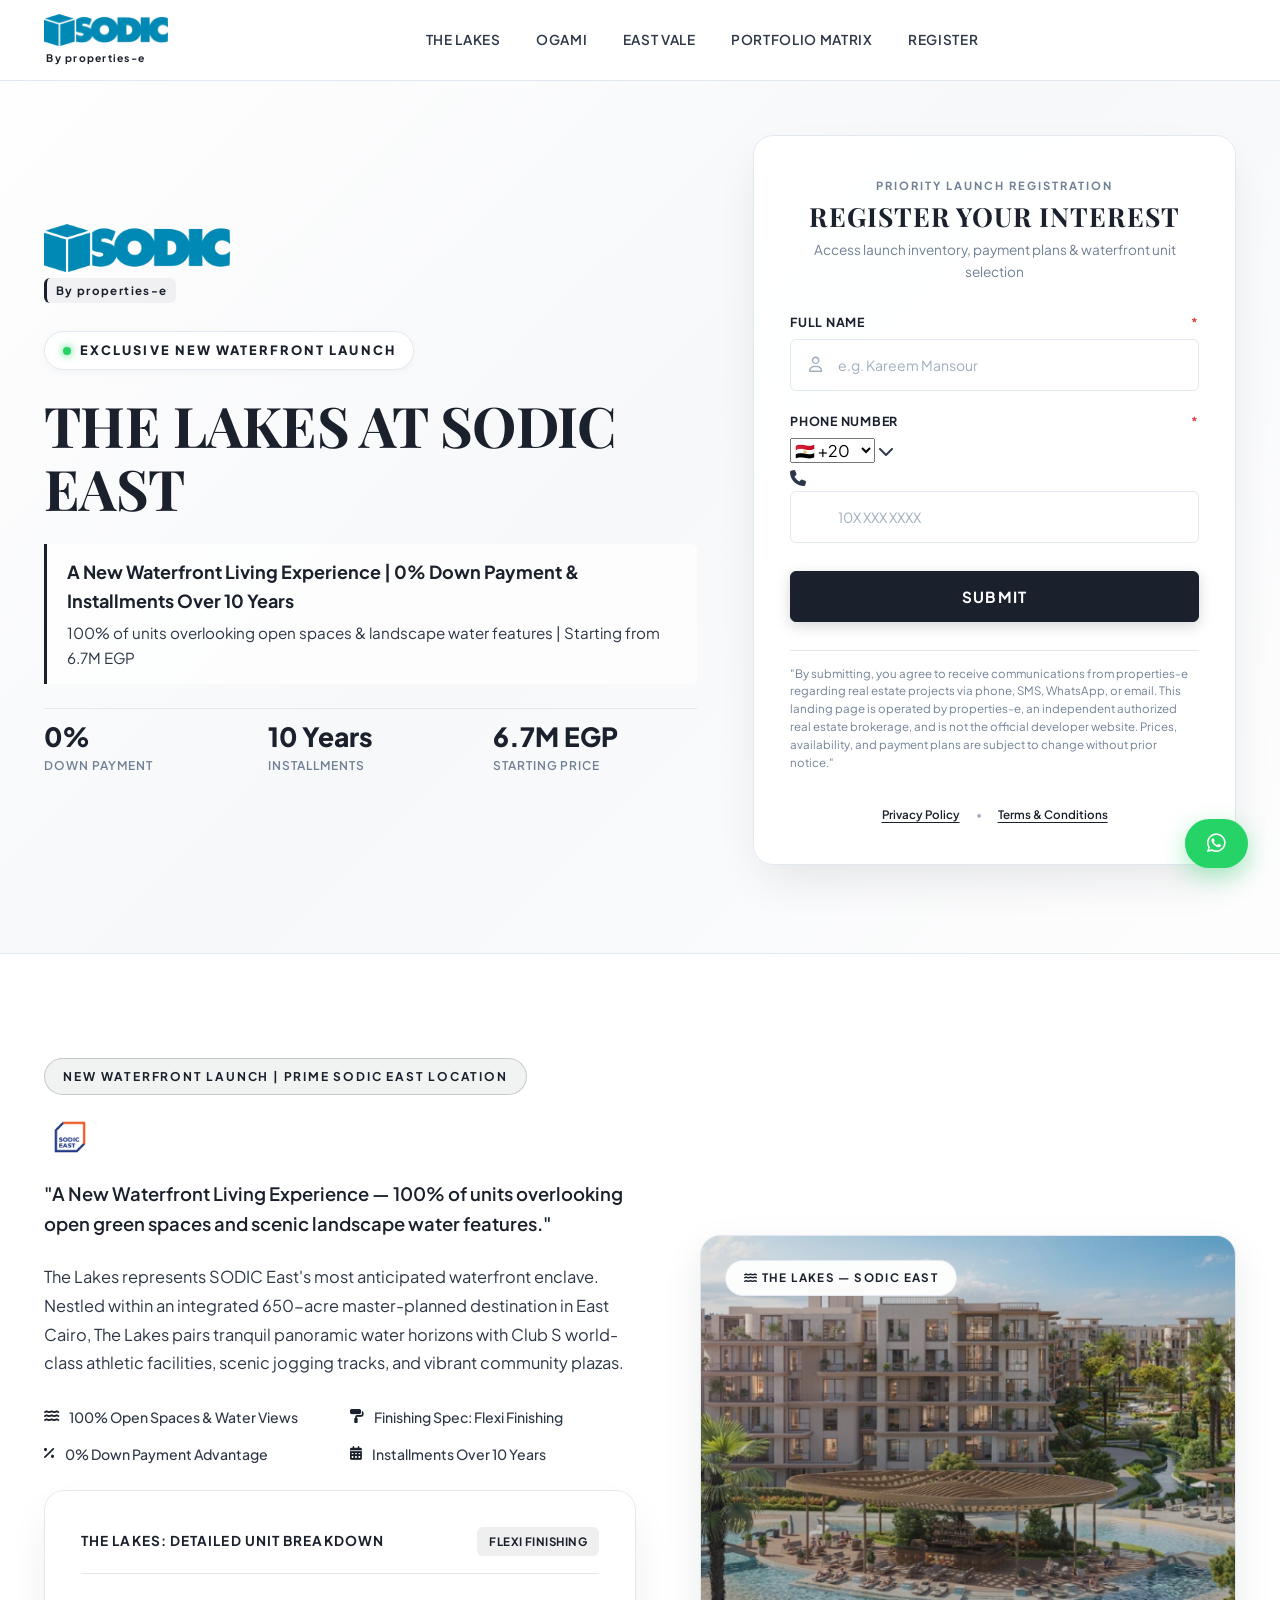
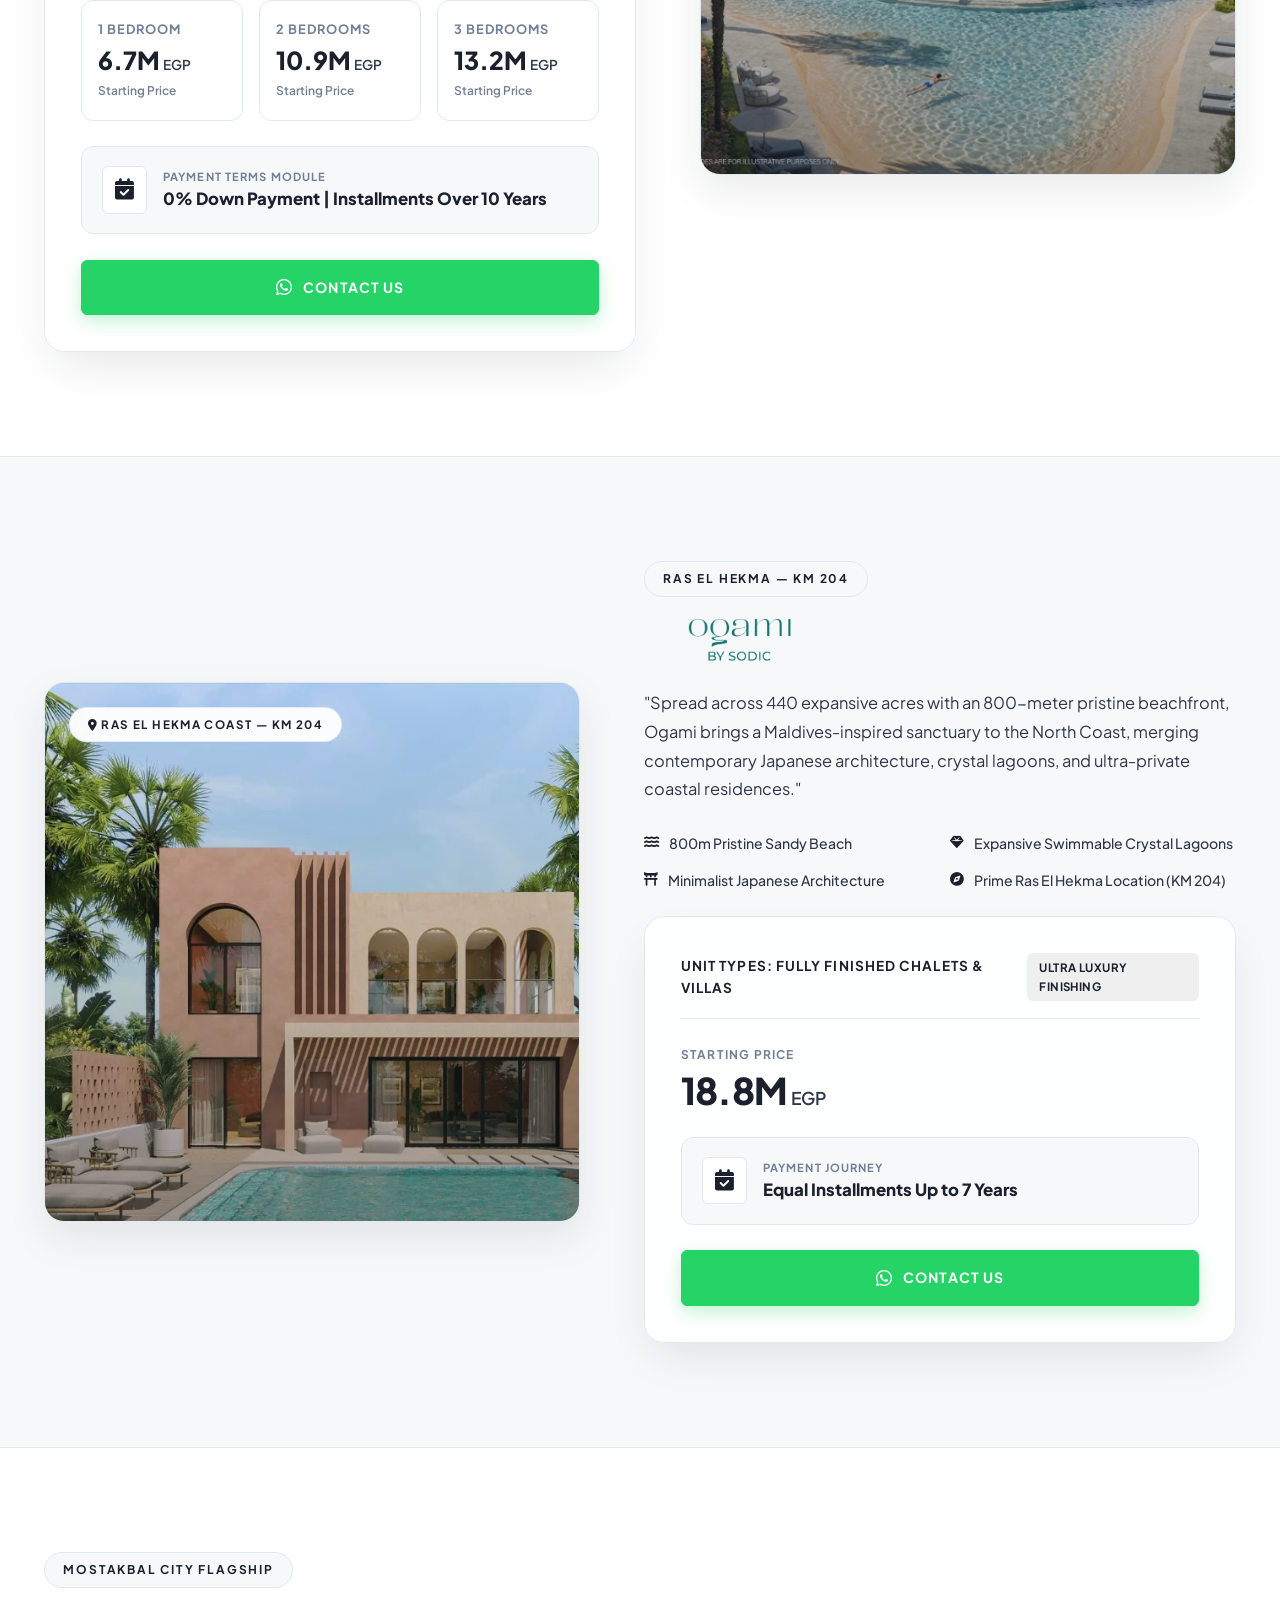
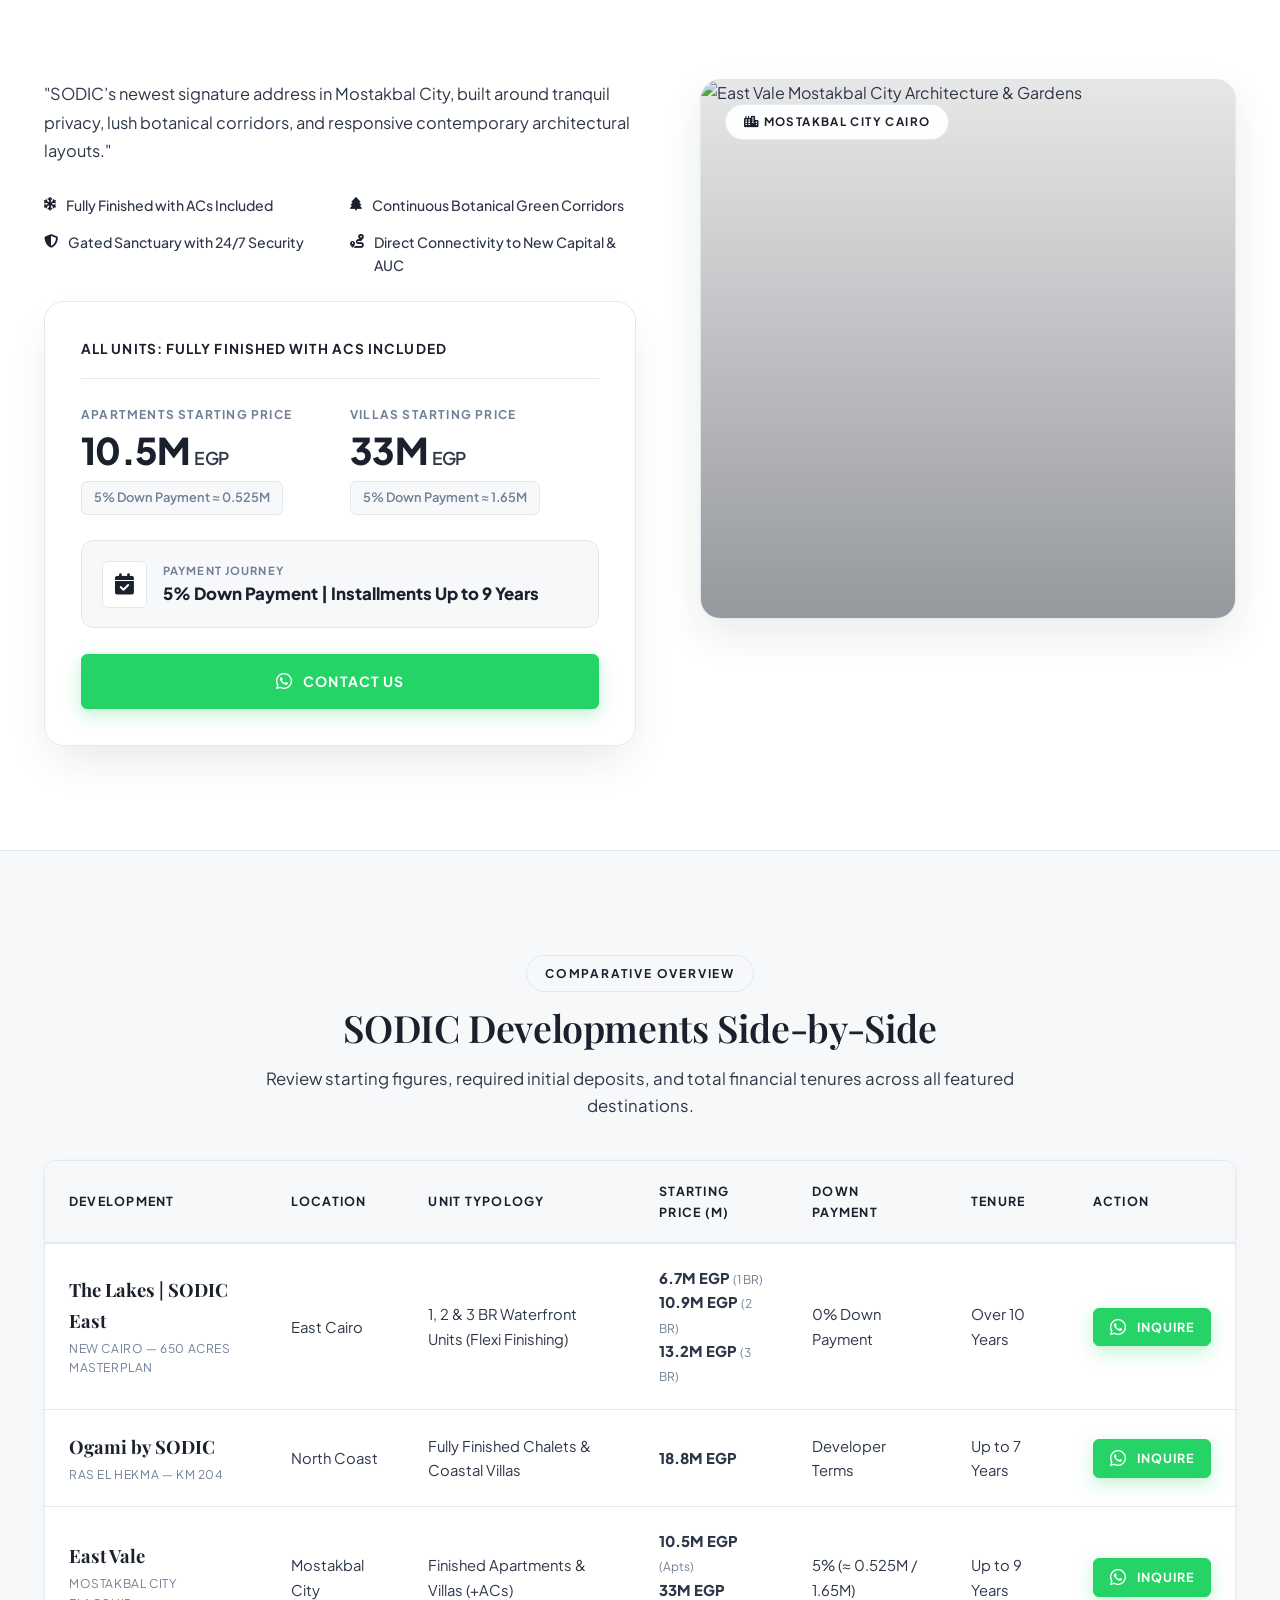
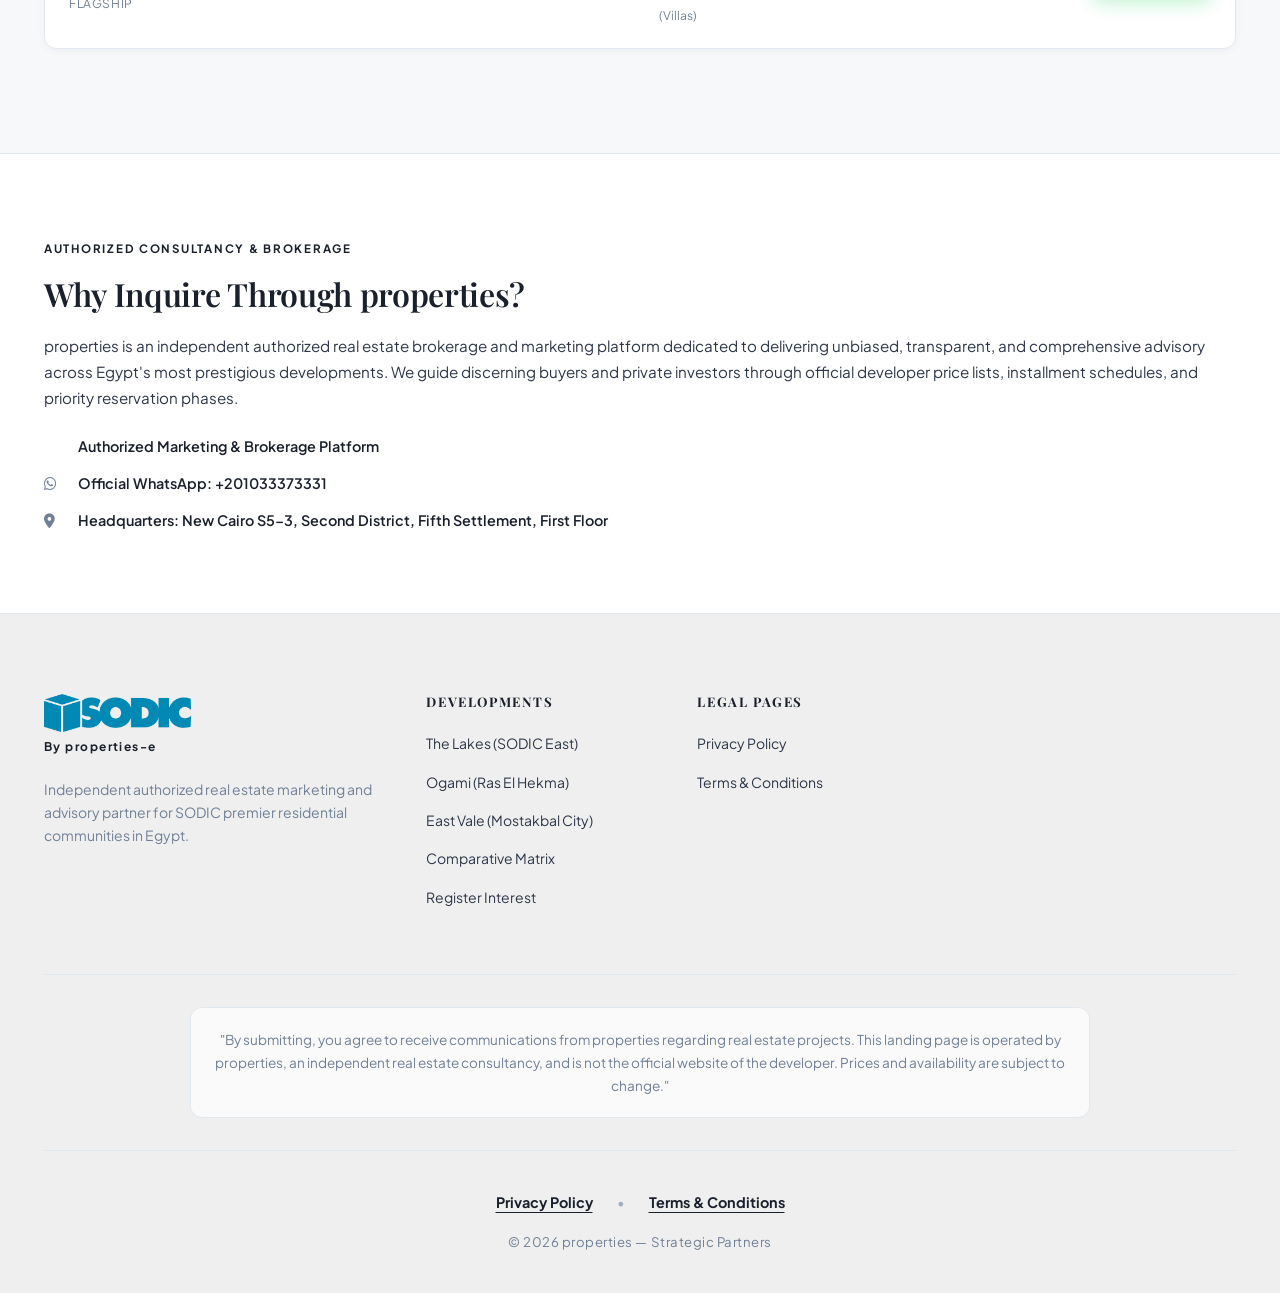
==== commit a7ac642b: "Update index.html: country code selector, enlarged authentic logos, navbar and footer cleanup" ====
--- a/index.html
+++ b/index.html
@@ -30,7 +30,7 @@
       <!-- Official SODIC Logo with 'By properties-e' Sub-badge -->
       <a href="#hero" class="brand-identity">
         <div class="brand-logo-wrapper">
-          <img src="assets/images/sodic-logo.png" alt="SODIC" class="brand-sodic-logo logo-invert-charcoal" data-transparent="charcoal">
+          <img src="assets/images/sodic-logo.png" alt="SODIC" class="brand-sodic-logo">
         </div>
         <span class="brand-subbadge">By properties-e</span>
       </a>
@@ -46,11 +46,8 @@
         </ul>
       </nav>
 
-      <!-- Header Action: WhatsApp Green Button Only -->
+      <!-- Header Action: Mobile Navigation Toggle Only -->
       <div class="header-actions">
-        <a href="https://wa.me/201033373331?text=Hello%2C%20I%20would%20like%20to%20inquire%20about%20The%20Lakes%20at%20SODIC%20East" target="_blank" class="btn btn-whatsapp" style="padding: 0.65rem 1.35rem; font-size: 0.825rem;">
-          <i class="fa-brands fa-whatsapp"></i> WhatsApp
-        </a>
         <button class="mobile-menu-btn" id="mobileMenuBtn" aria-label="Toggle navigation">
           <i class="fa-solid fa-bars"></i>
         </button>
@@ -73,7 +70,7 @@
       <div class="hero-content">
         <!-- Top Branding: Official SODIC logo (Size XL) with 'By properties-e' -->
         <div class="hero-branding">
-          <img src="assets/images/sodic-logo.png" alt="SODIC Egypt" class="hero-sodic-logo-xl logo-invert-charcoal" data-transparent="charcoal">
+          <img src="assets/images/sodic-logo.png" alt="SODIC Egypt" class="hero-sodic-logo-xl">
           <span class="hero-subbadge">By properties-e</span>
         </div>
 
@@ -132,12 +129,40 @@
               </div>
             </div>
 
-            <!-- Phone Number Field -->
+            <!-- Phone Number Field with International Country Code Selector -->
             <div class="form-group">
               <label class="form-label" for="leadPhone">Phone Number <span class="req">*</span></label>
-              <div class="form-input-wrapper">
-                <i class="fa-solid fa-phone form-input-icon"></i>
-                <input type="tel" id="leadPhone" class="form-input" placeholder="+20 10X XXX XXXX" required>
+              <div class="phone-input-group">
+                <div class="country-code-wrapper">
+                  <select id="countryCode" class="country-code-select" aria-label="Country Dial Code">
+                    <option value="+20" selected>🇪🇬 +20</option>
+                    <option value="+966">🇸🇦 +966</option>
+                    <option value="+971">🇦🇪 +971</option>
+                    <option value="+965">🇰🇼 +965</option>
+                    <option value="+974">🇶🇦 +974</option>
+                    <option value="+968">🇴🇲 +968</option>
+                    <option value="+973">🇧🇭 +973</option>
+                    <option value="+1">🇺🇸 +1</option>
+                    <option value="+44">🇬🇧 +44</option>
+                    <option value="+49">🇩🇪 +49</option>
+                    <option value="+33">🇫🇷 +33</option>
+                    <option value="+39">🇮🇹 +39</option>
+                    <option value="+41">🇨🇭 +41</option>
+                    <option value="+31">🇳🇱 +31</option>
+                    <option value="+46">🇸🇪 +46</option>
+                    <option value="+61">🇦🇺 +61</option>
+                    <option value="+962">🇯🇴 +962</option>
+                    <option value="+961">🇱🇧 +961</option>
+                    <option value="+964">🇮🇶 +964</option>
+                    <option value="+218">🇱🇾 +218</option>
+                    <option value="+249">🇸🇩 +249</option>
+                  </select>
+                  <i class="fa-solid fa-chevron-down country-chevron"></i>
+                </div>
+                <div class="phone-input-wrapper">
+                  <i class="fa-solid fa-phone phone-field-icon"></i>
+                  <input type="tel" id="leadPhone" class="form-input phone-number-input" placeholder="10X XXX XXXX" required>
+                </div>
               </div>
             </div>
 
@@ -174,7 +199,7 @@
           <div class="project-header-group">
             <span class="subheading-badge highlight-badge">NEW WATERFRONT LAUNCH | PRIME SODIC EAST LOCATION</span>
             <!-- Official SODIC East Logo as Primary Visual Title (No redundant duplicate text header) -->
-            <img src="assets/images/sodic-east-logo.png" alt="SODIC East" class="project-official-logo logo-invert-charcoal" data-transparent="charcoal">
+            <img src="assets/images/sodic-east-logo.png" alt="SODIC East" class="project-official-logo project-logo-sodic-east">
             <div class="project-tagline">
               "A New Waterfront Living Experience — 100% of units overlooking open green spaces and scenic landscape water features."
             </div>
@@ -279,7 +304,7 @@
           <div class="project-header-group">
             <span class="subheading-badge">RAS EL HEKMA — KM 204</span>
             <!-- Official Ogami Logo as Primary Visual Title (No redundant duplicate text header) -->
-            <img src="assets/images/ogami-logo.png" alt="Ogami by SODIC" class="project-official-logo logo-invert-charcoal" data-transparent="charcoal">
+            <img src="assets/images/ogami-logo.png" alt="Ogami by SODIC" class="project-official-logo project-logo-ogami">
           </div>
 
           <p class="project-narrative">
@@ -363,7 +388,7 @@
           <div class="project-header-group">
             <span class="subheading-badge">MOSTAKBAL CITY FLAGSHIP</span>
             <!-- Official East Vale Logo as Primary Visual Title (No redundant duplicate text header) -->
-            <img src="assets/images/eastvale-logo.png" alt="East Vale Mostakbal City" class="project-official-logo logo-invert-charcoal" data-transparent="charcoal">
+            <img src="assets/images/eastvale-logo.png" alt="East Vale Mostakbal City" class="project-official-logo project-logo-eastvale">
           </div>
 
           <p class="project-narrative">
@@ -394,7 +419,6 @@
           <div class="pricing-module-card">
             <div class="card-top-tagline">
               <span class="card-unit-type">All Units: Fully Finished with ACs Included</span>
-              <span class="card-finish-tag">ACs Turnkey</span>
             </div>
 
             <!-- Dual Pricing Breakdown (Apartments & Villas) in 'M' format -->
@@ -543,38 +567,24 @@
        ========================================================================== -->
   <section class="about-properties-strip">
     <div class="container">
-      <div class="about-grid">
-        <div>
-          <span class="about-badge">AUTHORIZED CONSULTANCY &amp; BROKERAGE</span>
-          <h2 class="about-title">Why Inquire Through properties?</h2>
-          <p class="about-text">
-            properties is an independent authorized real estate brokerage and marketing platform dedicated to delivering unbiased, transparent, and comprehensive advisory across Egypt's most prestigious developments. We guide discerning buyers and private investors through official developer price lists, installment schedules, and priority reservation phases.
-          </p>
-          <div class="contact-quick-list">
-            <div class="contact-quick-item">
-              <i class="fa-solid fa-shield-check"></i>
-              <span>Authorized Marketing &amp; Brokerage Platform</span>
-            </div>
-            <div class="contact-quick-item">
-              <i class="fa-brands fa-whatsapp"></i>
-              <span>Official WhatsApp: +201033373331</span>
-            </div>
-            <div class="contact-quick-item">
-              <i class="fa-solid fa-location-dot"></i>
-              <span>Headquarters: New Cairo S5-3, Second District, Fifth Settlement, First Floor</span>
-            </div>
-          </div>
-        </div>
-
-        <div class="about-card-box">
-          <h3 style="font-size: 1.35rem; margin-bottom: 0.85rem; font-family: var(--font-sans); font-weight: 700;">Direct Lead Concierge</h3>
-          <p style="font-size: 0.9rem; color: var(--text-charcoal-secondary); margin-bottom: 1.5rem; line-height: 1.6;">
-            All completed inquiries submitted on this portal are dispatched directly to senior property advisors and routed automatically to designated email addresses:
-          </p>
-          <div style="background:#FFFFFF; border:1px solid var(--slate-border); border-radius:var(--radius-sm); padding:1rem 1.25rem; font-size:0.85rem; color:var(--text-charcoal-primary);">
-            <div style="margin-bottom: 0.35rem;"><i class="fa-regular fa-envelope" style="margin-right: 0.5rem; color:var(--text-muted);"></i> Rahma@irtkaz.com</div>
-            <div style="margin-bottom: 0.35rem;"><i class="fa-regular fa-envelope" style="margin-right: 0.5rem; color:var(--text-muted);"></i> Mostafa.a.ashmawy@gmail.com</div>
-            <div><i class="fa-regular fa-envelope" style="margin-right: 0.5rem; color:var(--text-muted);"></i> Mostafa.ashmawy@irtkaz.com</div>
+      <div class="about-content-wrapper">
+        <span class="about-badge">AUTHORIZED CONSULTANCY &amp; BROKERAGE</span>
+        <h2 class="about-title">Why Inquire Through properties?</h2>
+        <p class="about-text">
+          properties is an independent authorized real estate brokerage and marketing platform dedicated to delivering unbiased, transparent, and comprehensive advisory across Egypt's most prestigious developments. We guide discerning buyers and private investors through official developer price lists, installment schedules, and priority reservation phases.
+        </p>
+        <div class="contact-quick-list">
+          <div class="contact-quick-item">
+            <i class="fa-solid fa-shield-check"></i>
+            <span>Authorized Marketing &amp; Brokerage Platform</span>
+          </div>
+          <div class="contact-quick-item">
+            <i class="fa-brands fa-whatsapp"></i>
+            <span>Official WhatsApp: +201033373331</span>
+          </div>
+          <div class="contact-quick-item">
+            <i class="fa-solid fa-location-dot"></i>
+            <span>Headquarters: New Cairo S5-3, Second District, Fifth Settlement, First Floor</span>
           </div>
         </div>
       </div>
@@ -590,7 +600,7 @@
         <!-- Brand Column -->
         <div class="footer-brand-col">
           <div>
-            <img src="assets/images/sodic-logo.png" alt="SODIC" class="footer-sodic-logo logo-invert-charcoal" data-transparent="charcoal">
+            <img src="assets/images/sodic-logo.png" alt="SODIC" class="footer-sodic-logo">
             <span class="footer-subbadge">By properties-e</span>
           </div>
           <p class="footer-desc">
@@ -618,25 +628,6 @@
             <li><a href="terms.html" class="footer-link">Terms &amp; Conditions</a></li>
           </ul>
         </div>
-
-        <!-- Contact Information -->
-        <div>
-          <h4 class="footer-col-title">Office &amp; Contact</h4>
-          <div class="footer-contact-item">
-            <i class="fa-brands fa-whatsapp"></i>
-            <div>
-              <strong style="color:var(--text-charcoal-primary);">Official WhatsApp:</strong><br>
-              <a href="https://wa.me/201033373331" target="_blank" style="color:inherit;">+201033373331</a>
-            </div>
-          </div>
-          <div class="footer-contact-item">
-            <i class="fa-solid fa-location-dot"></i>
-            <div>
-              <strong style="color:var(--text-charcoal-primary);">Headquarters:</strong><br>
-              New Cairo S5-3, Second District, Fifth Settlement, First Floor
-            </div>
-          </div>
-        </div>
       </div>
 
       <!-- Mandatory Disclaimer (Location B) as specified by USER -->
@@ -663,12 +654,11 @@
   </footer>
 
   <!-- ==========================================================================
-       FLOATING ACTIONS (WHATSAPP TO +201033373331)
+       FLOATING ACTIONS (WHATSAPP TO +201033373331 - ICON ONLY)
        ========================================================================== -->
   <div class="floating-actions-container">
-    <a href="https://wa.me/201033373331?text=Hello%2C%20I%20would%20like%20to%20inquire%20about%20The%20Lakes%20at%20SODIC%20East" target="_blank" class="floating-whatsapp-btn" title="Chat on WhatsApp (+201033373331)">
+    <a href="https://wa.me/201033373331?text=Hello%2C%20I%20would%20like%20to%20inquire%20about%20SODIC%20Developments" target="_blank" class="floating-whatsapp-btn" title="Chat on WhatsApp (+201033373331)" aria-label="Chat on WhatsApp (+201033373331)">
       <i class="fa-brands fa-whatsapp"></i>
-      <span>WhatsApp Us</span>
     </a>
   </div>
 
--- a/css/styles.css
+++ b/css/styles.css
@@ -1,5 +1,5 @@
 /* ==========================================================================
-   SODIC PREMIER DEVELOPMENTS - BY PROPERTIES-EG
+   SODIC PREMIER DEVELOPMENTS - BY PROPERTIES-E
    CRITICAL COLOR PALETTE & LUXURY ARCHITECTURAL STYLING (ZERO GOLD POLICY)
    ========================================================================== */
 
@@ -203,10 +203,10 @@
 }
 
 .brand-subbadge {
-  font-size: 0.625rem;
-  font-weight: 700;
-  letter-spacing: 0.24em;
-  text-transform: uppercase;
+  font-size: 0.65rem;
+  font-weight: 700;
+  letter-spacing: 0.12em;
+  text-transform: none;
   color: var(--text-charcoal-primary);
   margin-top: 0.15rem;
   padding-left: 0.15rem;
@@ -413,8 +413,8 @@
 .hero-subbadge {
   font-size: 0.72rem;
   font-weight: 700;
-  letter-spacing: 0.28em;
-  text-transform: uppercase;
+  letter-spacing: 0.12em;
+  text-transform: none;
   color: var(--text-charcoal-primary);
   margin-top: 0.35rem;
   padding: 0.2rem 0.55rem;
@@ -1161,8 +1161,8 @@
 .footer-subbadge {
   font-size: 0.75rem;
   font-weight: 700;
-  letter-spacing: 0.25em;
-  text-transform: uppercase;
+  letter-spacing: 0.12em;
+  text-transform: none;
   color: var(--text-charcoal-primary);
   display: inline-block;
   margin-top: 0.25rem;
@@ -1323,7 +1323,7 @@
 
 /* ==========================================================================
    MOBILE VIEW OPTIMIZATION & RESPONSIVENESS
-   ========================================================================== */
+   ========================================================================= */
 @media (max-width: 1024px) {
   .hero-headline {
     font-size: 2.85rem;
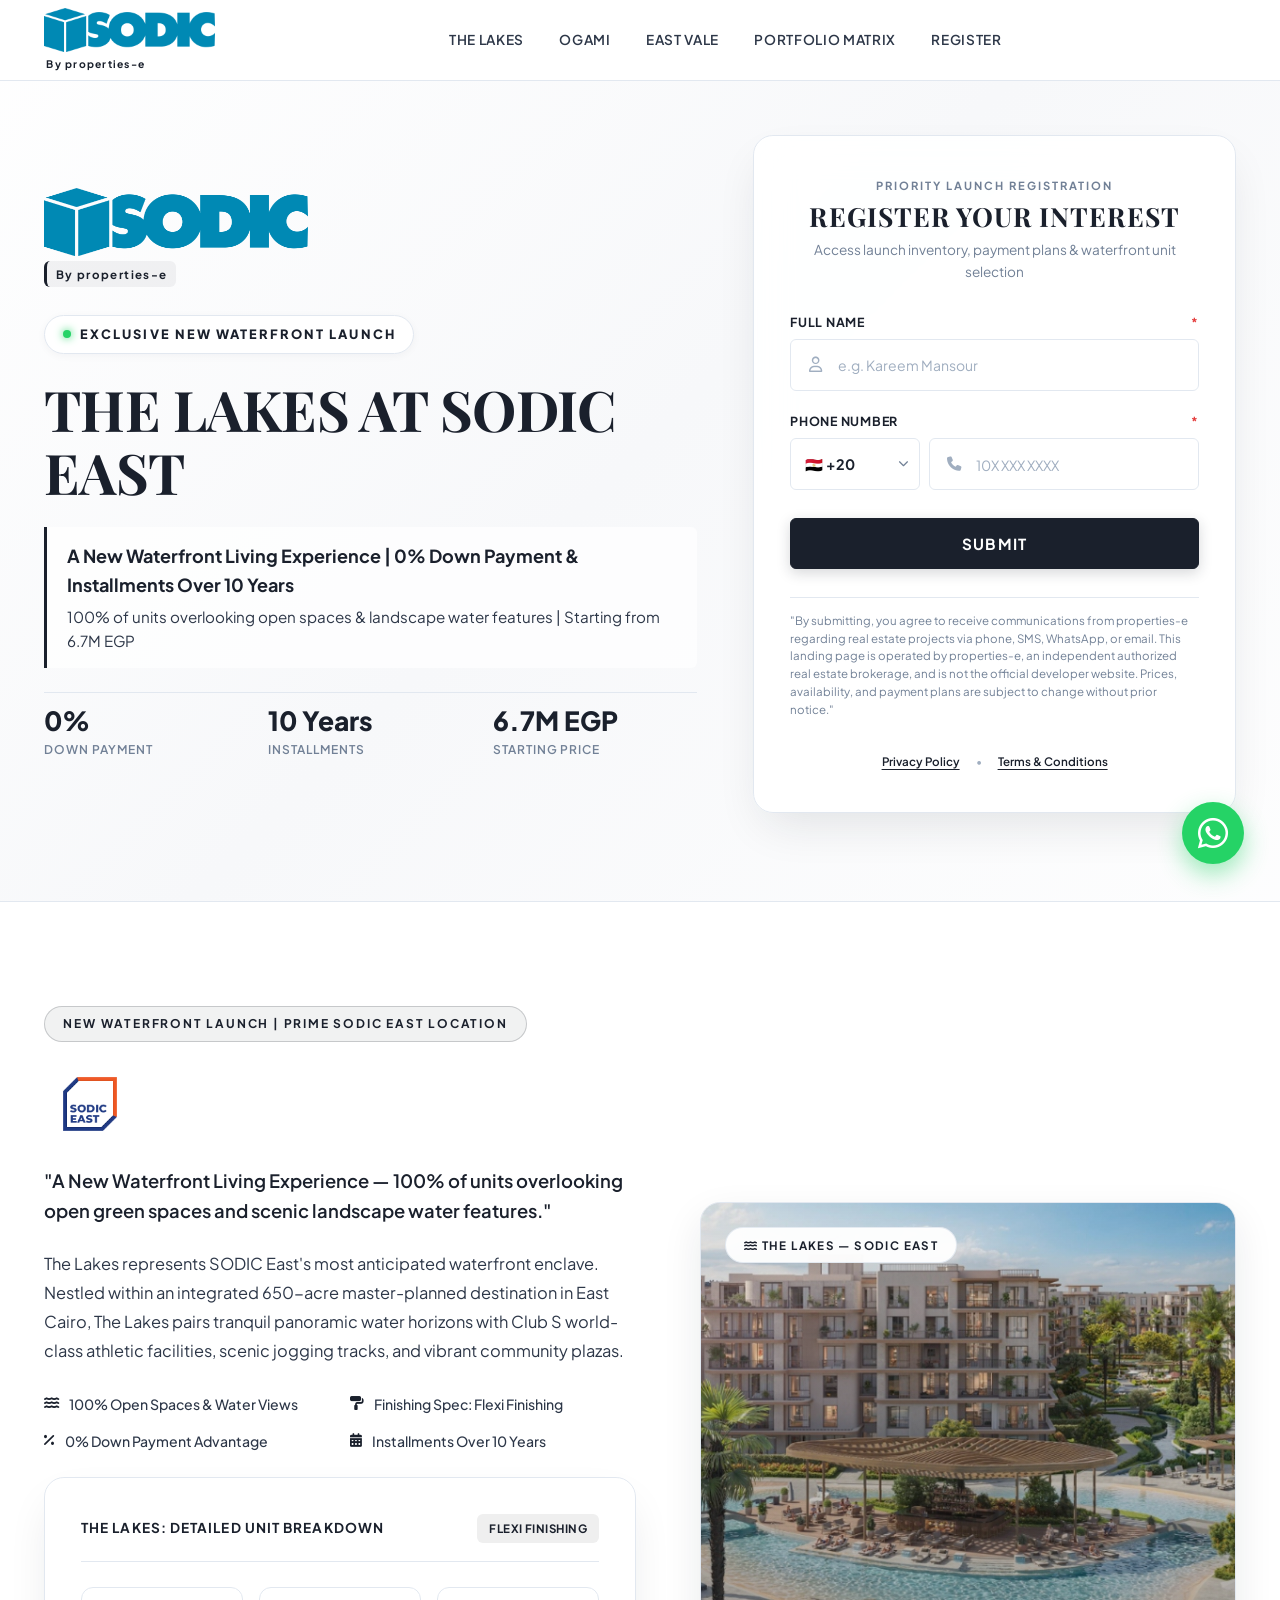
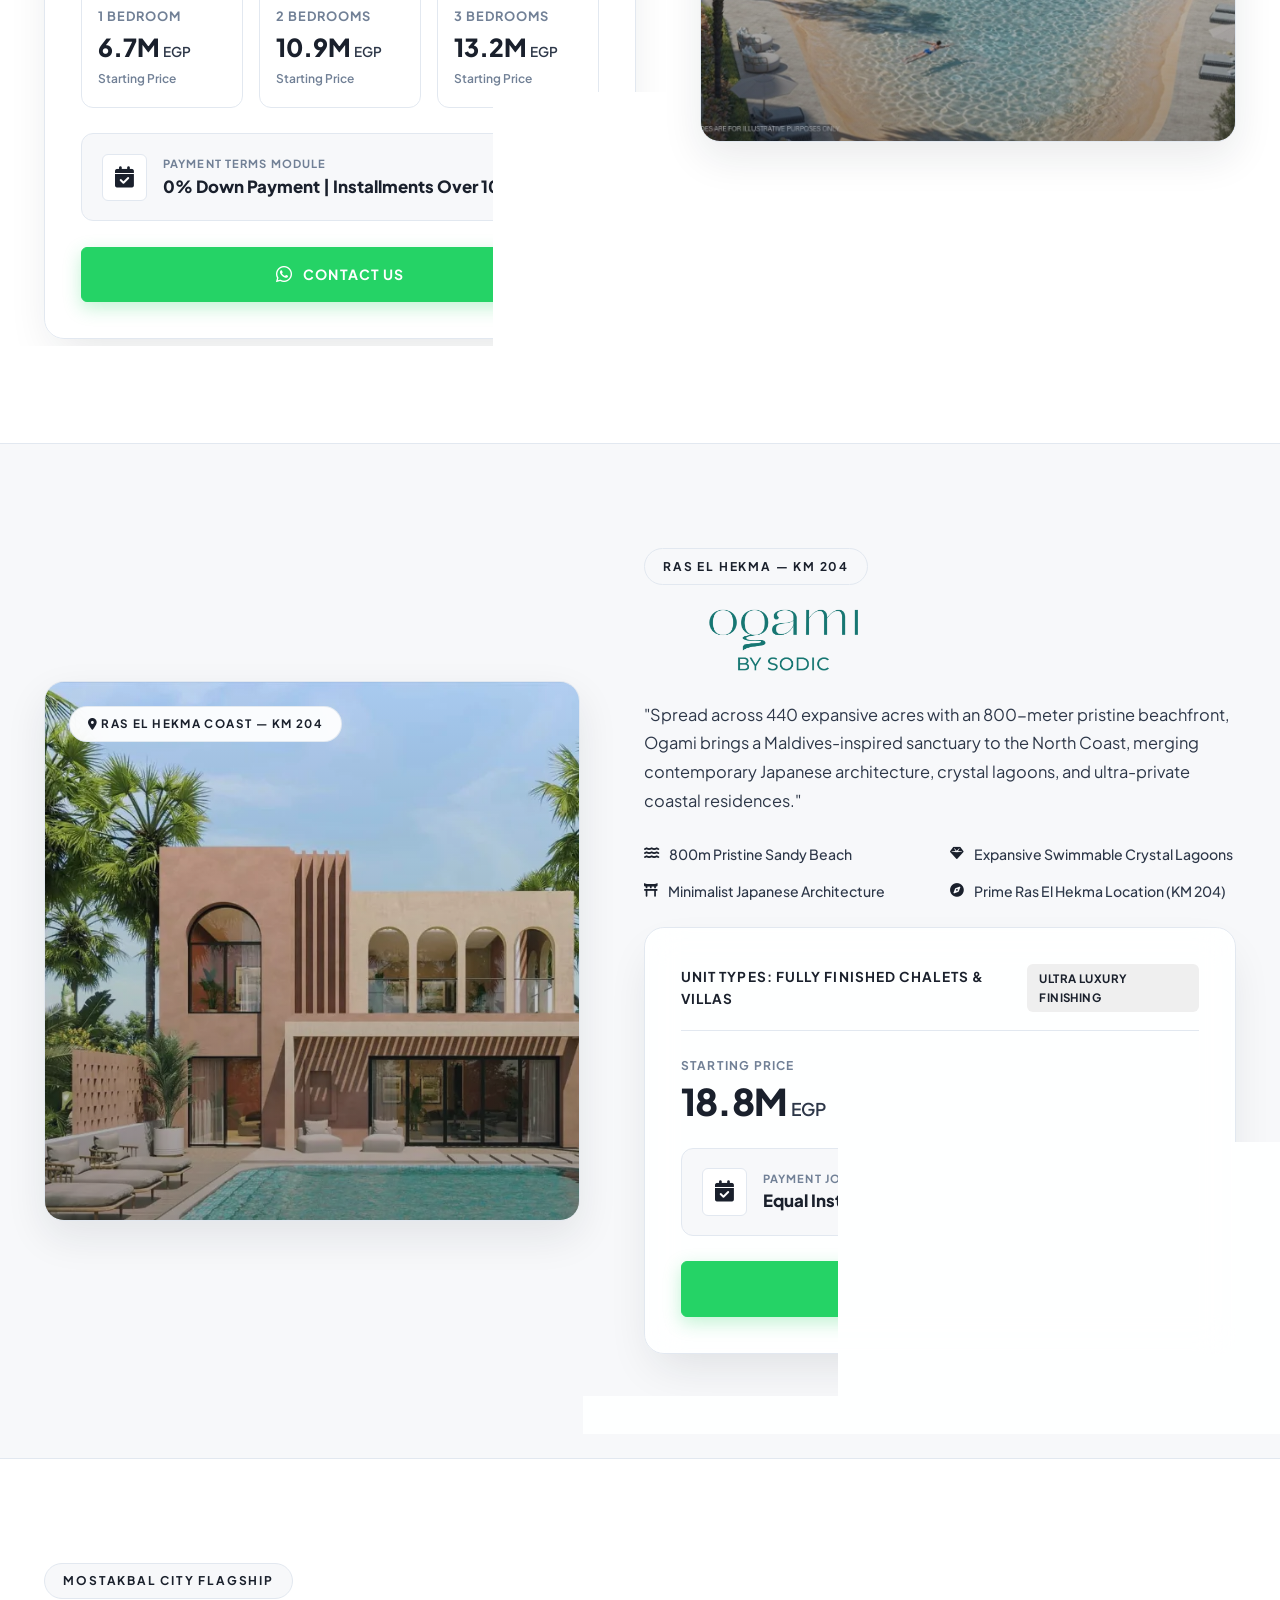
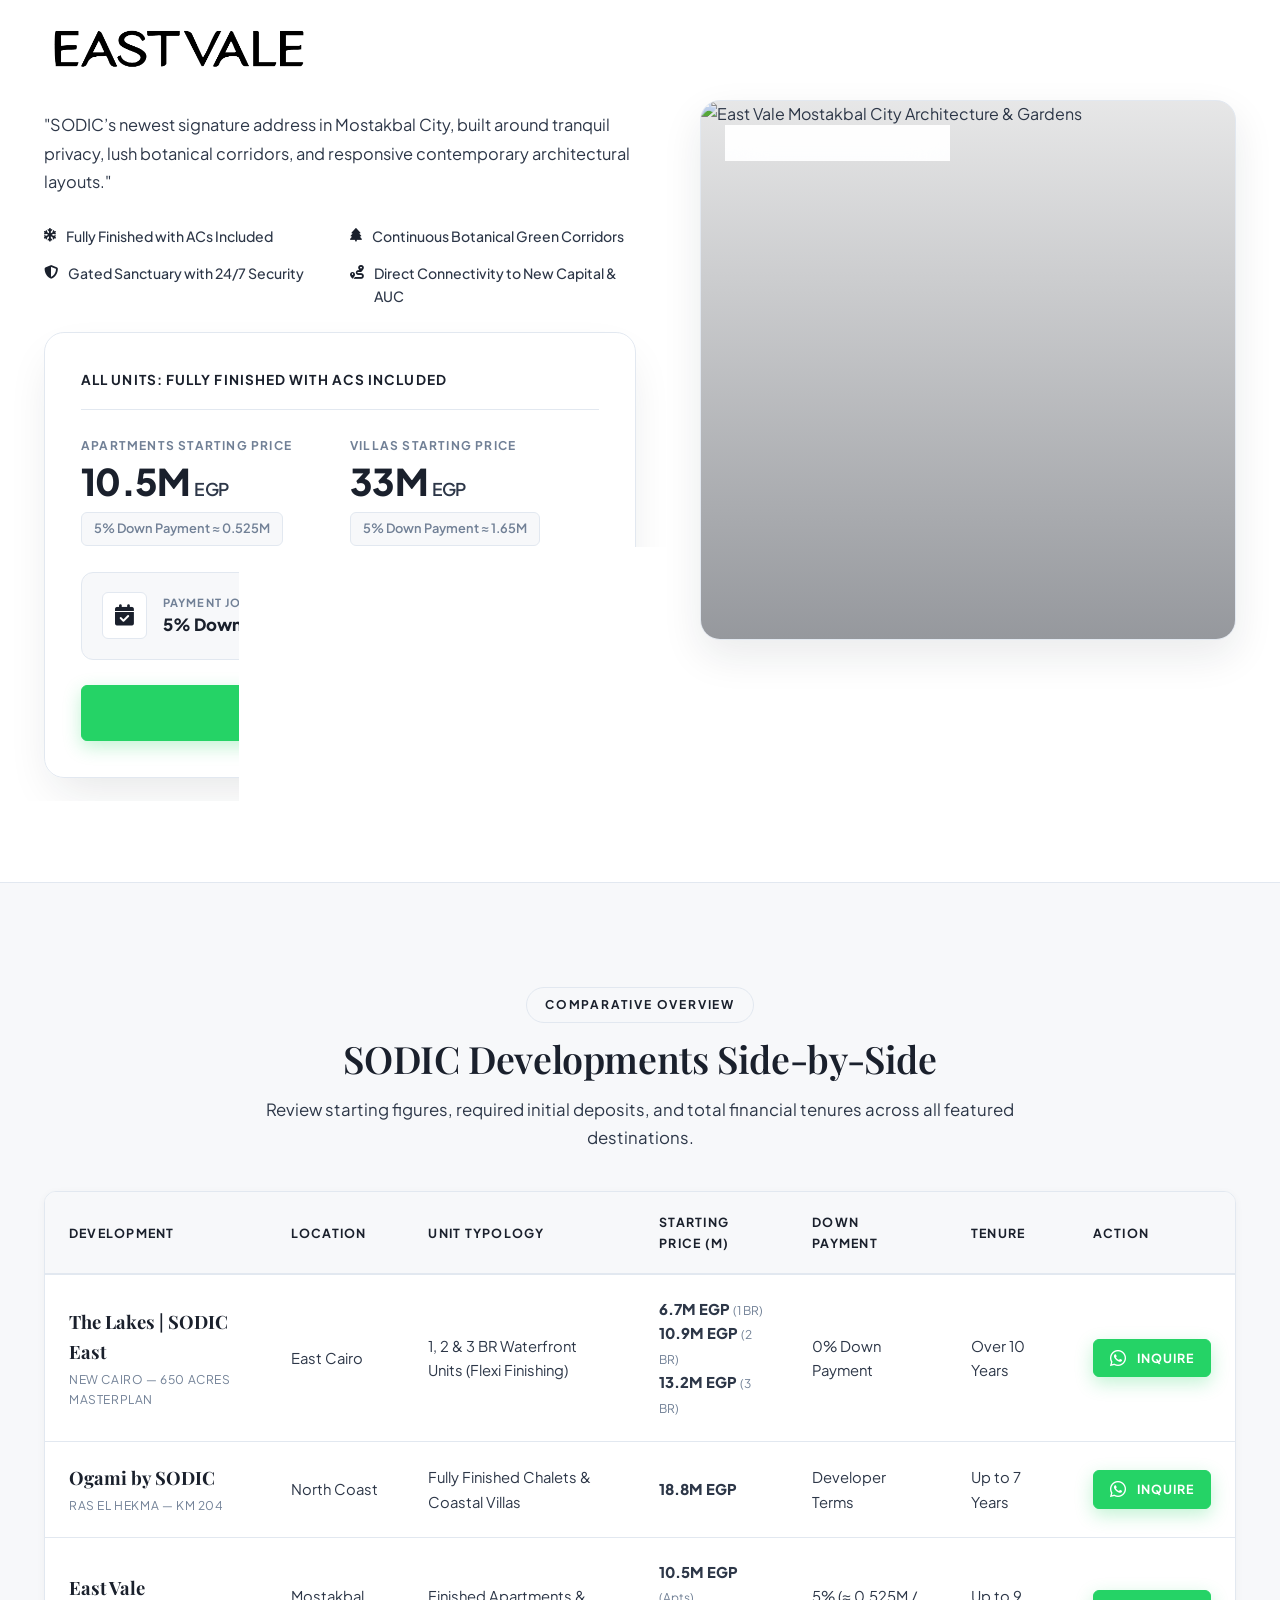
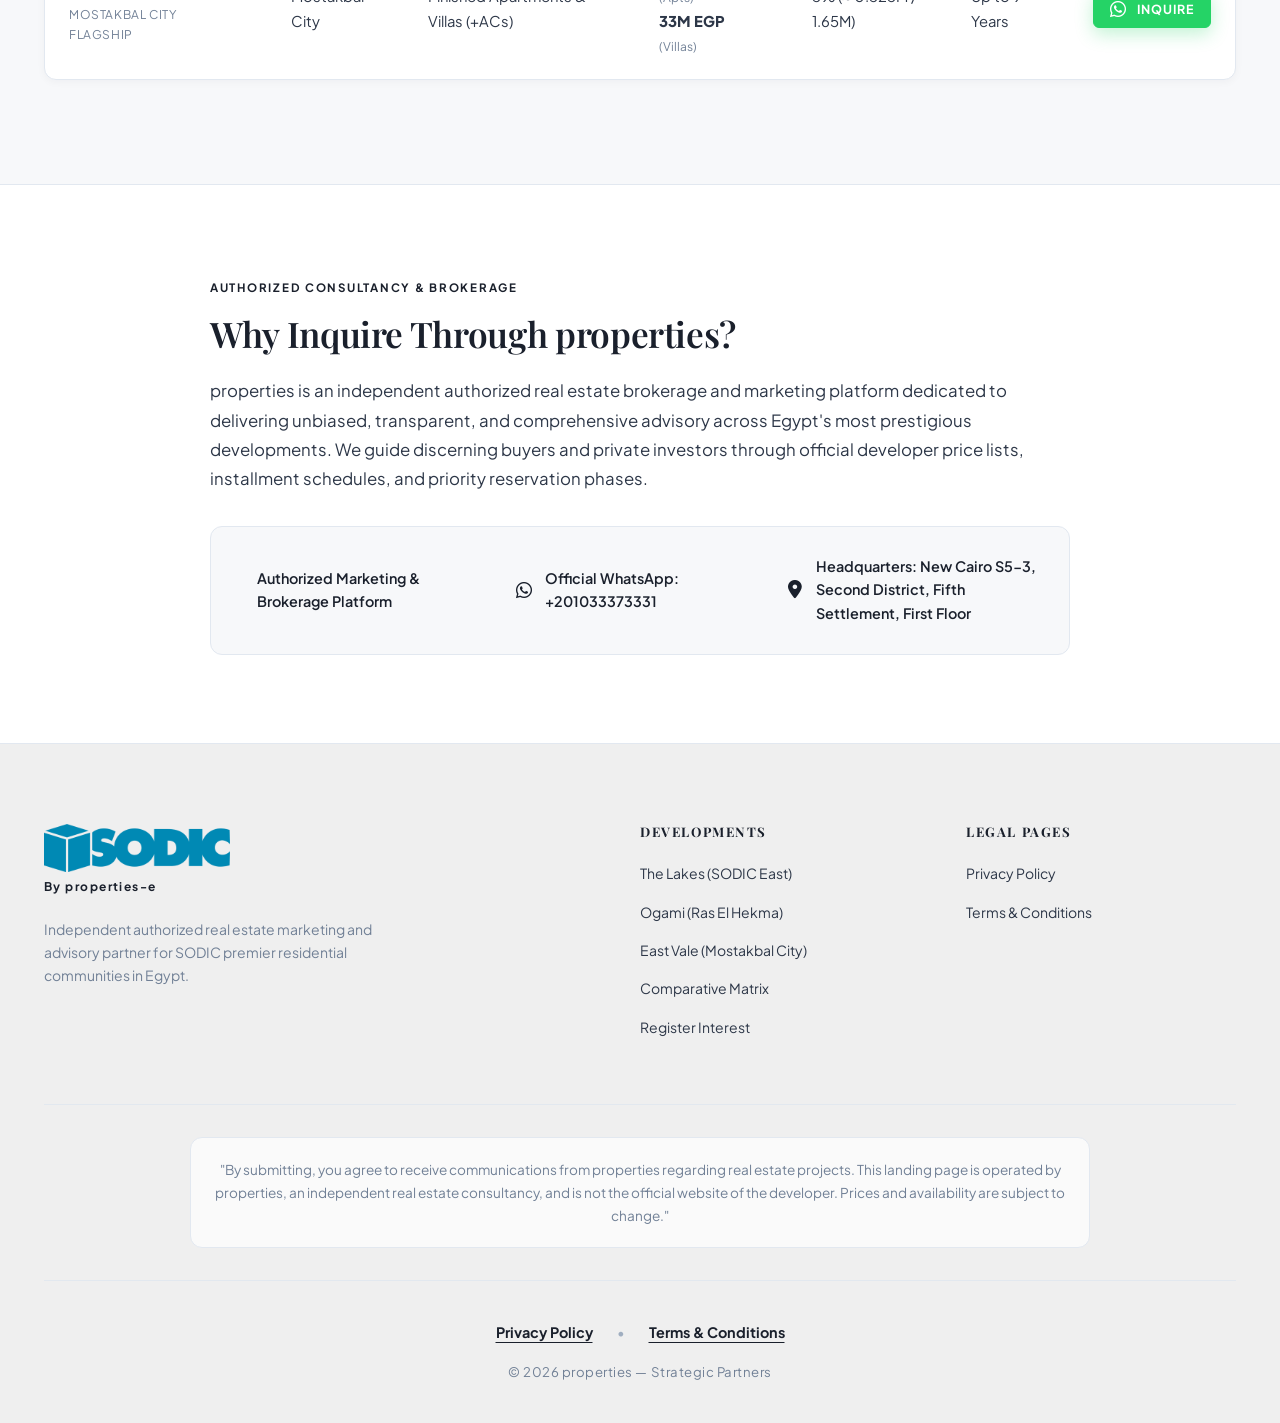
==== commit 1c65cdbc: "Setup Google tag (gtag.js: G-C8G81VEPNH) in index.html" ====
--- a/index.html
+++ b/index.html
@@ -1,6 +1,16 @@
 <!DOCTYPE html>
 <html lang="en">
 <head>
+  <!-- Google tag (gtag.js) -->
+  <script async src="https://www.googletagmanager.com/gtag/js?id=G-C8G81VEPNH"></script>
+  <script>
+    window.dataLayer = window.dataLayer || [];
+    function gtag(){dataLayer.push(arguments);}
+    gtag('js', new Date());
+
+    gtag('config', 'G-C8G81VEPNH');
+  </script>
+
   <meta charset="UTF-8">
   <meta name="viewport" content="width=device-width, initial-scale=1.0">
   <title>The Lakes at SODIC East & Premier Portfolio | By properties-e</title>
--- a/css/styles.css
+++ b/css/styles.css
@@ -197,9 +197,11 @@
 }
 
 .brand-sodic-logo {
-  height: 32px;
+  height: 44px;
   width: auto;
+  max-width: 175px;
   object-fit: contain;
+  image-rendering: -webkit-optimize-contrast;
 }
 
 .brand-subbadge {
@@ -405,9 +407,11 @@
 }
 
 .hero-sodic-logo-xl {
-  height: 48px;
+  height: 68px;
   width: auto;
+  max-width: 270px;
   object-fit: contain;
+  image-rendering: -webkit-optimize-contrast;
 }
 
 .hero-subbadge {
@@ -621,6 +625,71 @@
   font-size: 0.875rem;
 }
 
+/* Phone Input Group with International Country Code Selector */
+.phone-input-group {
+  display: flex;
+  gap: 0.55rem;
+  width: 100%;
+}
+
+.country-code-wrapper {
+  position: relative;
+  flex: 0 0 130px;
+}
+
+.country-code-select {
+  width: 100%;
+  height: 100%;
+  padding: 0.95rem 1.65rem 0.95rem 0.85rem;
+  appearance: none;
+  -webkit-appearance: none;
+  background: rgba(255, 255, 255, 0.95);
+  border: 1px solid var(--slate-border);
+  border-radius: var(--radius-sm);
+  font-size: 0.9rem;
+  font-weight: 700;
+  color: var(--text-charcoal-primary);
+  cursor: pointer;
+  outline: none;
+  transition: var(--transition);
+}
+
+.country-code-select:focus {
+  background: #FFFFFF;
+  border-color: var(--text-charcoal-primary);
+  box-shadow: 0 0 0 3px rgba(26, 32, 44, 0.08);
+}
+
+.country-chevron {
+  position: absolute;
+  right: 0.75rem;
+  top: 50%;
+  transform: translateY(-50%);
+  font-size: 0.65rem;
+  color: var(--text-muted);
+  pointer-events: none;
+}
+
+.phone-input-wrapper {
+  position: relative;
+  flex: 1;
+  display: flex;
+  align-items: center;
+}
+
+.phone-field-icon {
+  position: absolute;
+  left: 1.15rem;
+  color: var(--text-subtle);
+  font-size: 0.9rem;
+  pointer-events: none;
+}
+
+.phone-number-input {
+  width: 100%;
+  padding: 0.95rem 1.15rem 0.95rem 2.85rem;
+}
+
 .form-disclaimer {
   font-size: 0.72rem;
   line-height: 1.55;
@@ -696,11 +765,28 @@
 
 /* Official Logo serving as Primary Visual Section Header */
 .project-official-logo {
-  height: 52px;
+  height: 76px;
   width: auto;
-  max-width: 280px;
+  max-width: 320px;
   object-fit: contain;
   align-self: flex-start;
+  display: block;
+  image-rendering: -webkit-optimize-contrast;
+}
+
+.project-logo-sodic-east {
+  height: 92px;
+  max-width: 220px;
+}
+
+.project-logo-ogami {
+  height: 76px;
+  max-width: 320px;
+}
+
+.project-logo-eastvale {
+  height: 72px;
+  max-width: 320px;
 }
 
 .project-tagline {
@@ -1069,21 +1155,13 @@
    ========================================================================== */
 .about-properties-strip {
   background: var(--bg-pure-white);
-  padding: 5rem 0;
-}
-
-.about-grid {
-  display: grid;
-  grid-template-columns: 1fr 1fr;
-  gap: 3.5rem;
-  align-items: center;
-}
-
-.about-card-box {
-  background: var(--bg-pearl-grey);
-  border: 1px solid var(--slate-border);
-  border-radius: var(--radius-lg);
-  padding: 2.75rem;
+  padding: 5.5rem 0;
+}
+
+.about-content-wrapper {
+  max-width: 860px;
+  margin: 0 auto;
+  text-align: left;
 }
 
 .about-badge {
@@ -1097,21 +1175,25 @@
 }
 
 .about-title {
-  font-size: 2rem;
+  font-size: 2.2rem;
   margin-bottom: 1.25rem;
 }
 
 .about-text {
-  font-size: 0.95rem;
-  line-height: 1.7;
+  font-size: 1.05rem;
+  line-height: 1.75;
   color: var(--text-charcoal-secondary);
-  margin-bottom: 1.5rem;
+  margin-bottom: 2rem;
 }
 
 .contact-quick-list {
-  display: flex;
-  flex-direction: column;
-  gap: 0.85rem;
+  display: grid;
+  grid-template-columns: repeat(3, 1fr);
+  gap: 1.5rem;
+  padding: 1.75rem 2rem;
+  background: var(--bg-pearl-grey);
+  border: 1px solid var(--slate-border);
+  border-radius: var(--radius-md);
 }
 
 .contact-quick-item {
@@ -1124,8 +1206,8 @@
 }
 
 .contact-quick-item i {
-  color: var(--text-muted);
-  width: 20px;
+  color: var(--text-charcoal-primary);
+  font-size: 1.15rem;
 }
 
 /* ==========================================================================
@@ -1140,8 +1222,8 @@
 
 .footer-top-grid {
   display: grid;
-  grid-template-columns: 1.5fr 1fr 1fr 1.2fr;
-  gap: 3rem;
+  grid-template-columns: 2fr 1fr 1fr;
+  gap: 3.5rem;
   padding-bottom: 4rem;
   border-bottom: 1px solid rgba(226, 232, 240, 0.9);
 }
@@ -1153,9 +1235,11 @@
 }
 
 .footer-sodic-logo {
-  height: 38px;
+  height: 48px;
   width: auto;
+  max-width: 190px;
   object-fit: contain;
+  image-rendering: -webkit-optimize-contrast;
 }
 
 .footer-subbadge {
@@ -1237,41 +1321,38 @@
 }
 
 /* ==========================================================================
-   FLOATING ACTION BUTTONS (WHATSAPP TO +201033373331)
+   FLOATING ACTION BUTTON (WHATSAPP TO +201033373331 - ICON ONLY)
    ========================================================================== */
 .floating-actions-container {
   position: fixed;
-  bottom: 2rem;
-  right: 2rem;
+  bottom: 2.25rem;
+  right: 2.25rem;
   z-index: 999;
-  display: flex;
-  flex-direction: column;
-  gap: 0.85rem;
 }
 
 .floating-whatsapp-btn {
   display: flex;
   align-items: center;
-  gap: 0.65rem;
+  justify-content: center;
+  width: 62px;
+  height: 62px;
   background: var(--whatsapp-green);
   color: #FFFFFF !important;
-  padding: 0.85rem 1.35rem;
-  border-radius: var(--radius-full);
-  box-shadow: 0 8px 24px rgba(37, 211, 102, 0.4);
-  font-weight: 700;
-  font-size: 0.9rem;
-  letter-spacing: 0.04em;
+  border-radius: 50%;
+  box-shadow: 0 10px 25px rgba(37, 211, 102, 0.45);
   transition: var(--transition);
+  text-decoration: none;
 }
 
 .floating-whatsapp-btn:hover {
   background: var(--whatsapp-green-hover);
-  transform: translateY(-3px) scale(1.02);
-  box-shadow: 0 12px 28px rgba(37, 211, 102, 0.5);
+  transform: translateY(-4px) scale(1.06);
+  box-shadow: 0 14px 32px rgba(37, 211, 102, 0.55);
 }
 
 .floating-whatsapp-btn i {
-  font-size: 1.35rem;
+  font-size: 2.15rem;
+  color: #FFFFFF;
 }
 
 /* Toast */
@@ -1315,12 +1396,6 @@
   line-height: 1.4;
 }
 
-.logo-invert-charcoal {
-  filter: invert(1) brightness(0.15) contrast(1.2);
-  mix-blend-mode: multiply;
-  transition: opacity 0.2s ease;
-}
-
 /* ==========================================================================
    MOBILE VIEW OPTIMIZATION & RESPONSIVENESS
    ========================================================================= */
@@ -1427,8 +1502,58 @@
     gap: 1.25rem;
   }
 
+  .brand-sodic-logo {
+    height: 38px;
+    max-width: 155px;
+  }
+
+  .hero-sodic-logo-xl {
+    height: 56px;
+    max-width: 230px;
+  }
+
   .project-official-logo {
-    height: 44px;
+    height: 66px;
+    max-width: 280px;
+  }
+
+  .project-logo-sodic-east {
+    height: 80px;
+    max-width: 180px;
+  }
+
+  .project-logo-ogami {
+    height: 66px;
+    max-width: 260px;
+  }
+
+  .project-logo-eastvale {
+    height: 62px;
+    max-width: 260px;
+  }
+
+  .footer-sodic-logo {
+    height: 42px;
+    max-width: 170px;
+  }
+
+  .country-code-wrapper {
+    flex: 0 0 118px;
+  }
+
+  .country-code-select {
+    padding: 0.85rem 1.4rem 0.85rem 0.65rem;
+    font-size: 0.82rem;
+  }
+
+  .phone-number-input {
+    padding: 0.85rem 1rem 0.85rem 2.6rem;
+    font-size: 0.9rem;
+  }
+
+  .phone-field-icon {
+    left: 0.95rem;
+    font-size: 0.82rem;
   }
 
   .project-features-list {
@@ -1449,12 +1574,17 @@
   }
 
   .floating-actions-container {
-    bottom: 1.25rem;
-    right: 1.25rem;
+    bottom: 1.5rem;
+    right: 1.5rem;
   }
 
   .floating-whatsapp-btn {
-    padding: 0.75rem 1.15rem;
-    font-size: 0.85rem;
-  }
-}
+    width: 56px;
+    height: 56px;
+    padding: 0;
+  }
+
+  .floating-whatsapp-btn i {
+    font-size: 1.85rem;
+  }
+}
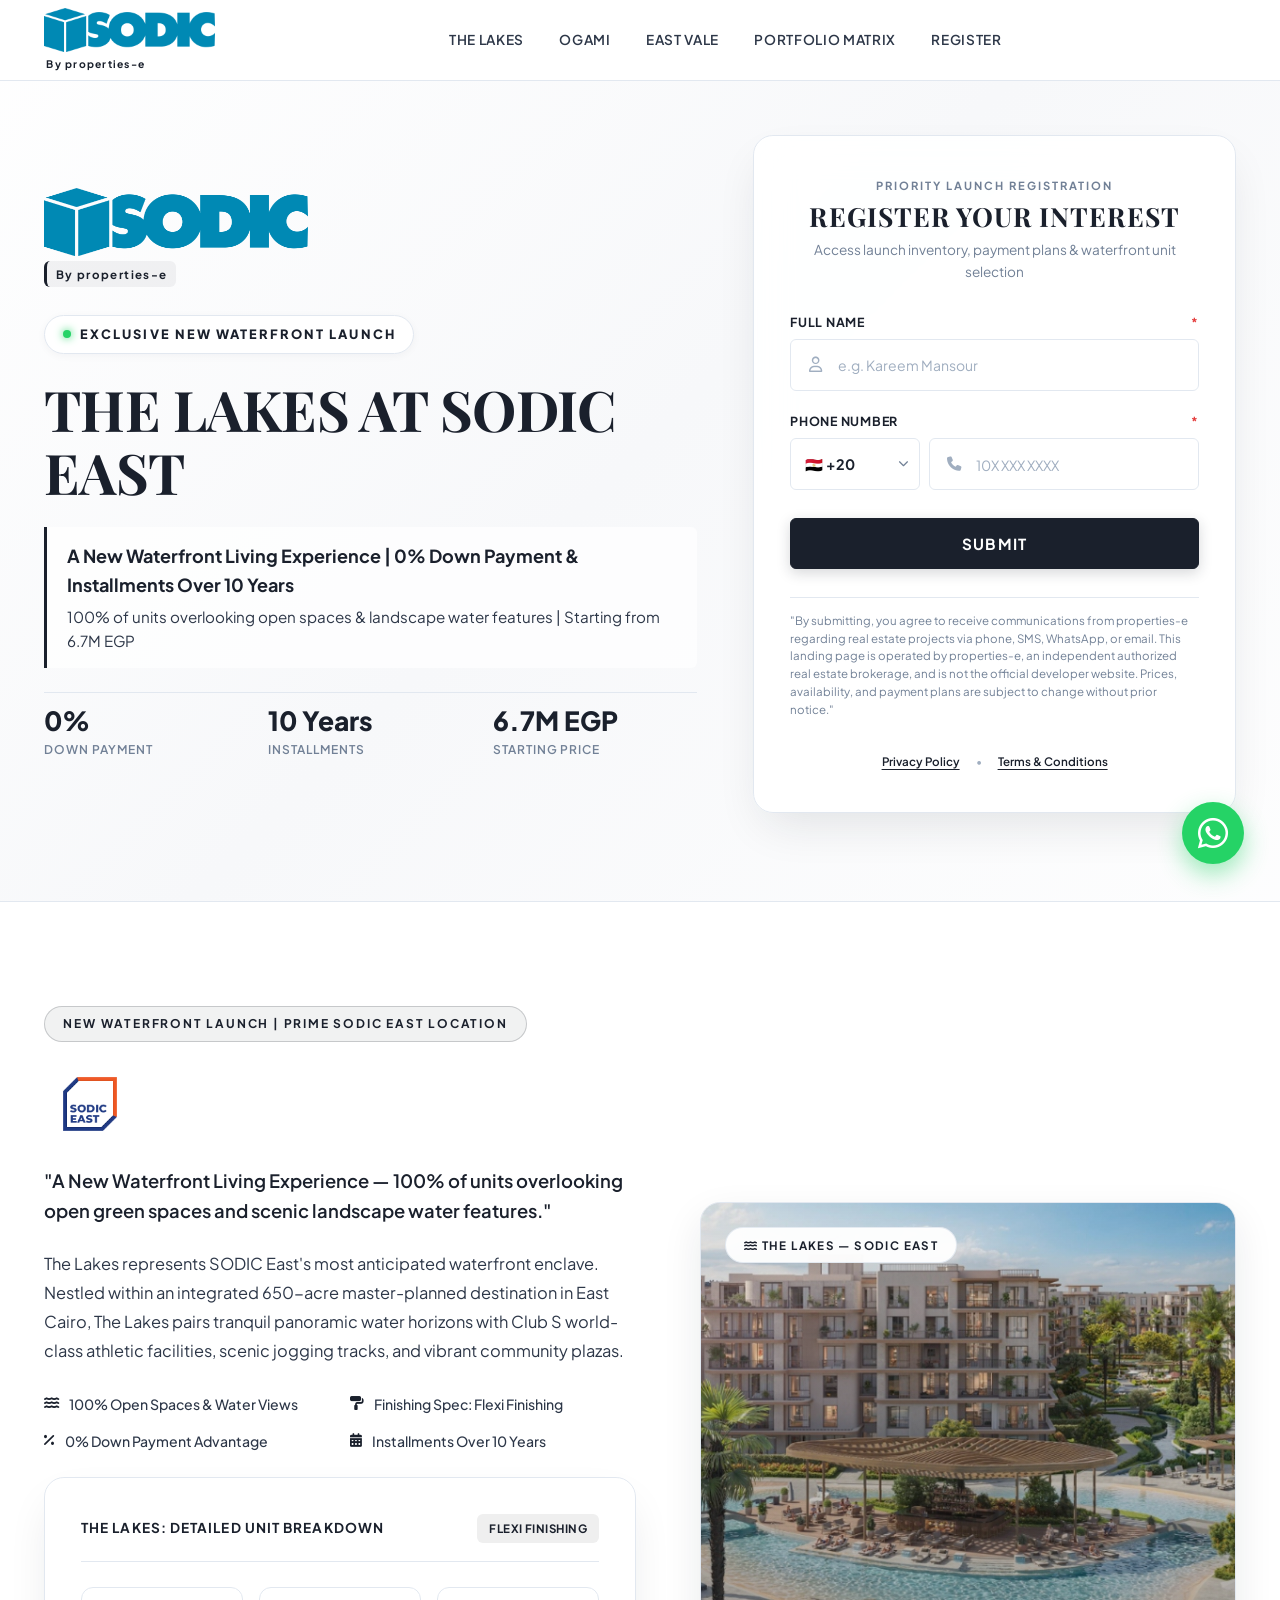
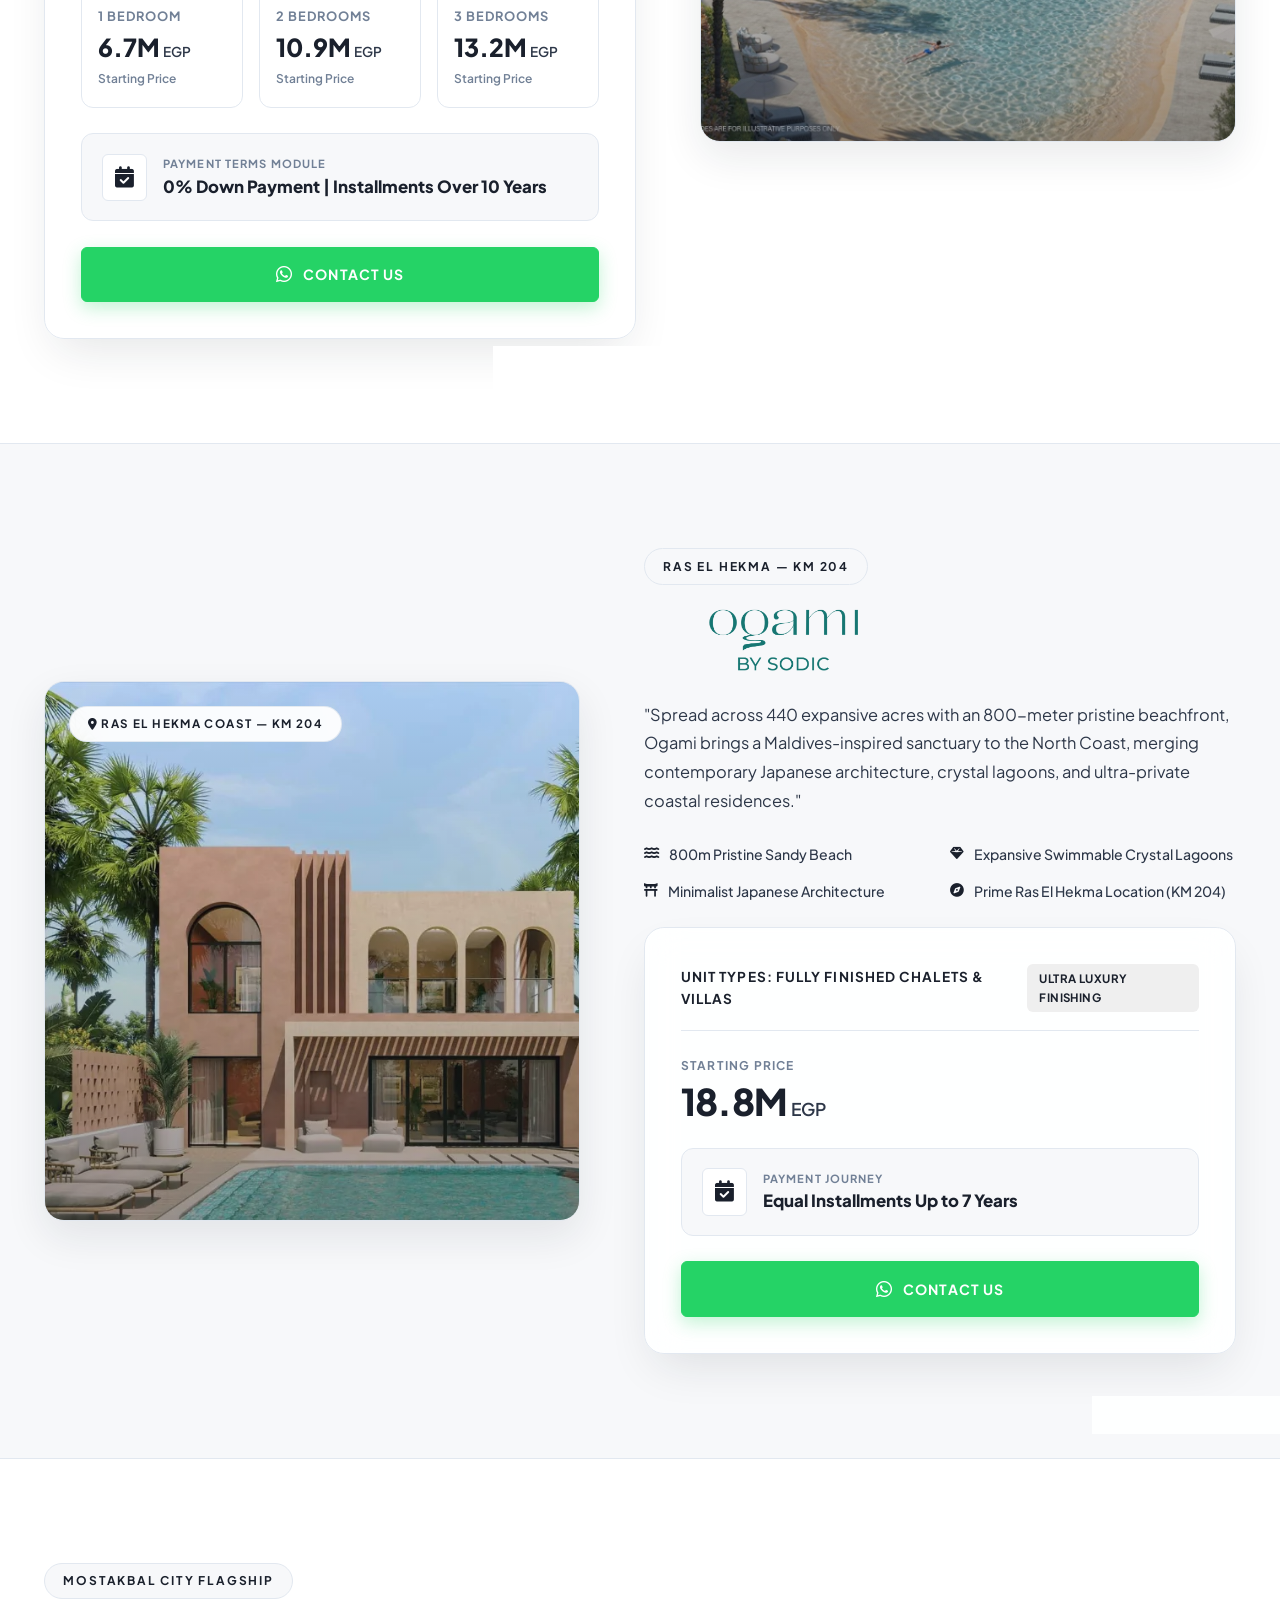
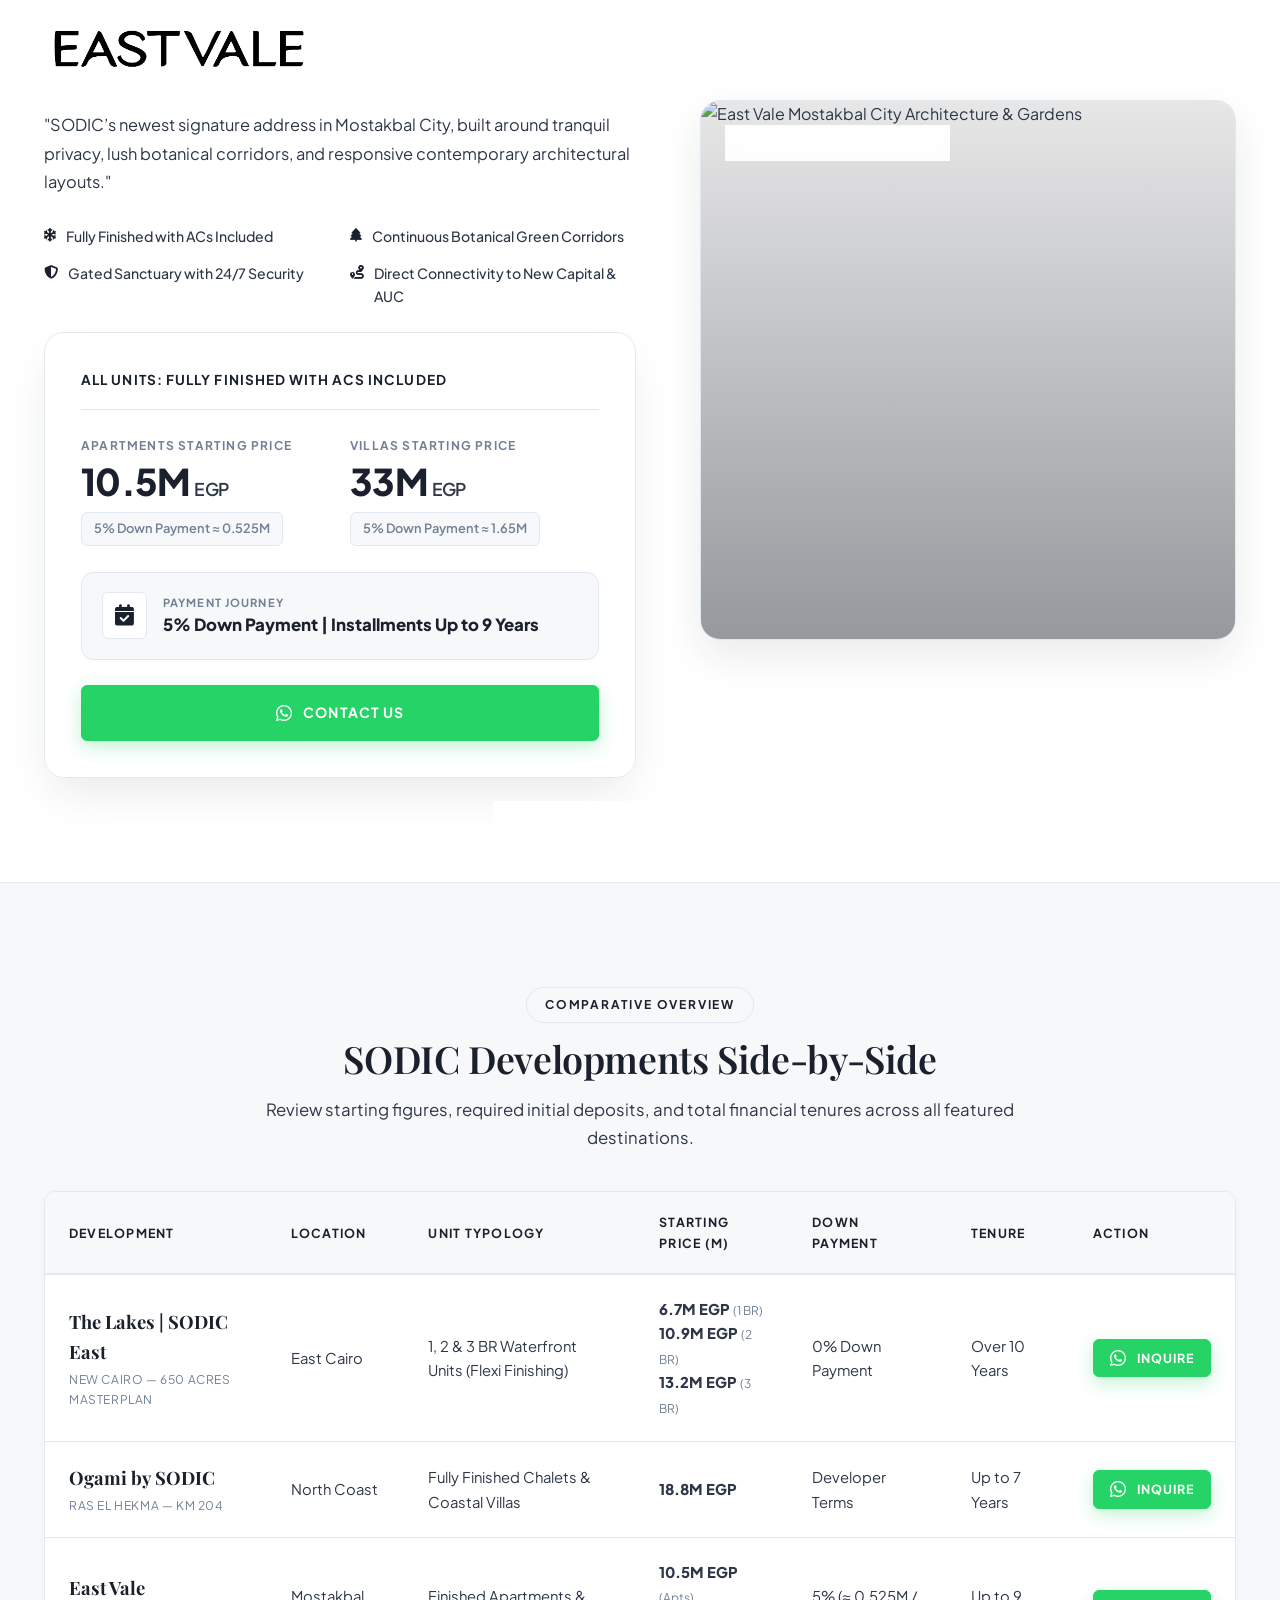
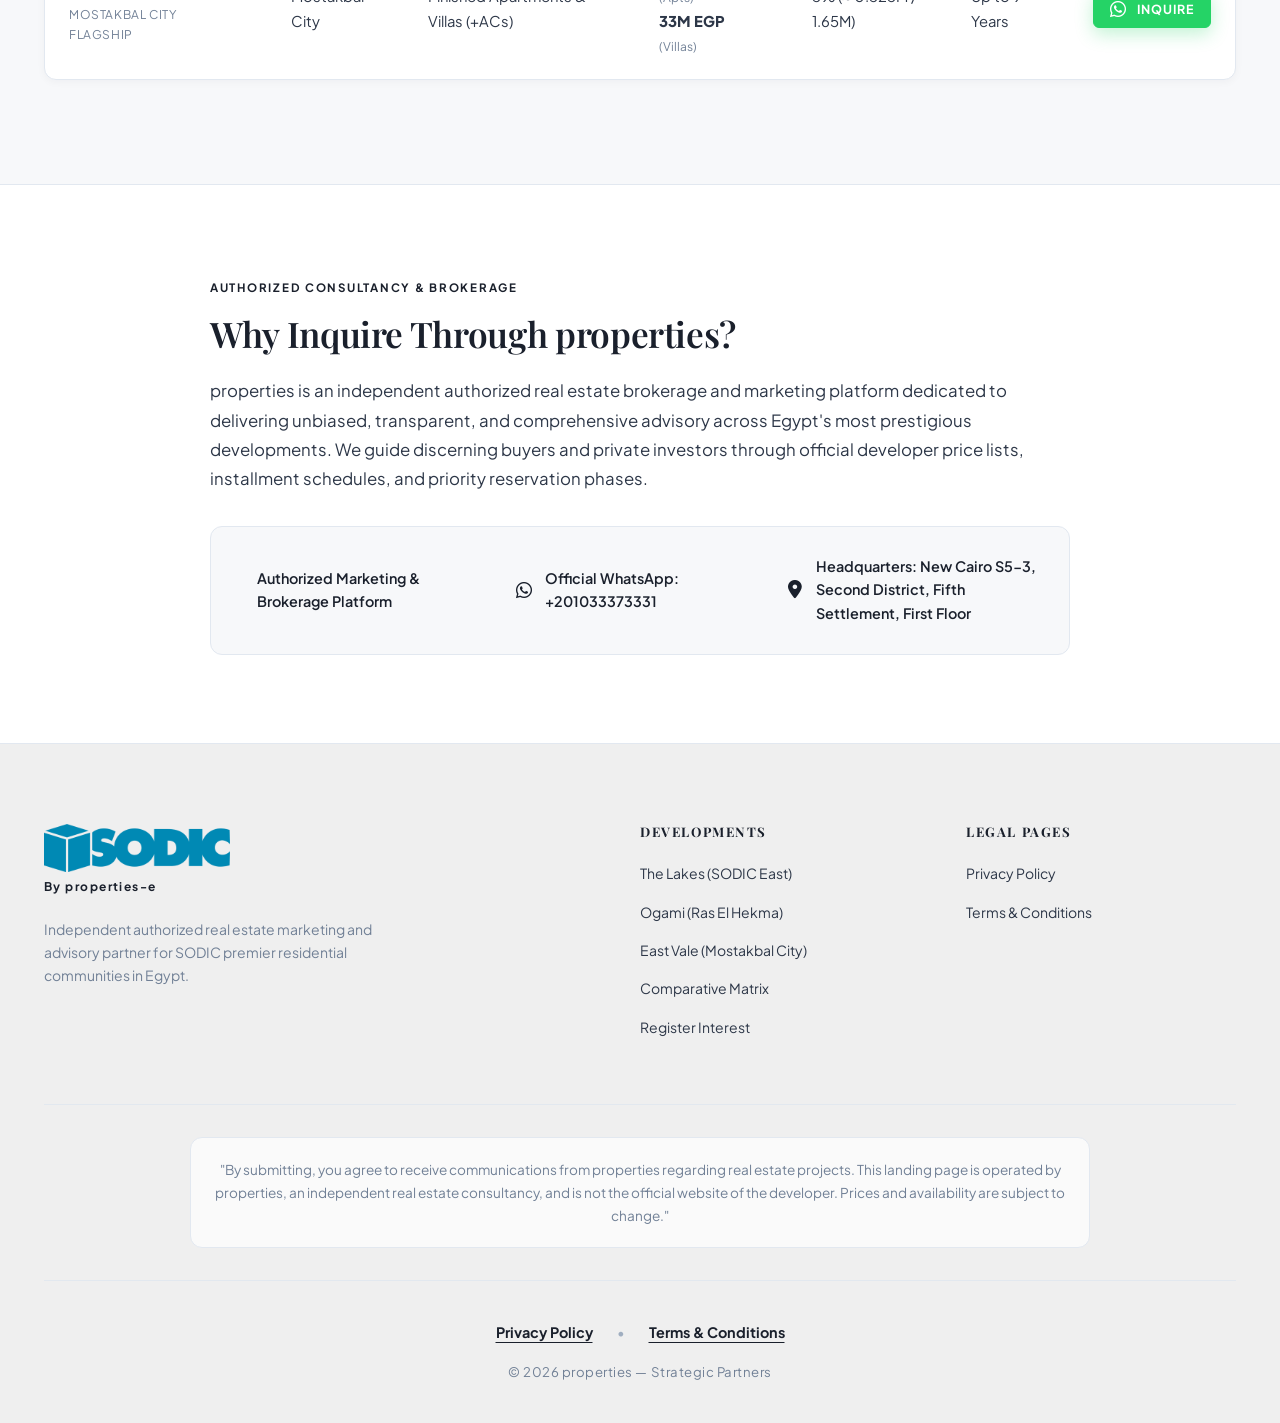
==== commit 234c218f: "Connect lead form to Zapier webhook (https://hooks.zapier.com/hooks/catch/25429357/uclzmpn/) in inde" ====
--- a/index.html
+++ b/index.html
@@ -9,6 +9,30 @@
     gtag('js', new Date());
 
     gtag('config', 'G-C8G81VEPNH');
+    gtag('config', 'AW-18462270869');
+  </script>
+
+  <!-- Event snippet for Submit lead form & WhatsApp conversion page -->
+  <script>
+  function gtag_report_conversion(url) {
+    var callback = function () {
+      if (typeof(url) != 'undefined' && url) {
+        window.location = url;
+      }
+    };
+    if (typeof gtag === 'function') {
+      gtag('event', 'conversion', {
+          'send_to': 'AW-18462270869/DjcxCIfusYIdEJXLv-NE',
+          'event_callback': callback
+      });
+      if (typeof(url) != 'undefined' && url) {
+        setTimeout(callback, 500);
+      }
+    } else {
+      callback();
+    }
+    return false;
+  }
   </script>
 
   <meta charset="UTF-8">
@@ -135,7 +159,7 @@
               <label class="form-label" for="leadFullName">Full Name <span class="req">*</span></label>
               <div class="form-input-wrapper">
                 <i class="fa-regular fa-user form-input-icon"></i>
-                <input type="text" id="leadFullName" class="form-input" placeholder="e.g. Kareem Mansour" required>
+                <input type="text" id="leadFullName" name="fullName" class="form-input" placeholder="e.g. Kareem Mansour" required>
               </div>
             </div>
 
@@ -144,7 +168,7 @@
               <label class="form-label" for="leadPhone">Phone Number <span class="req">*</span></label>
               <div class="phone-input-group">
                 <div class="country-code-wrapper">
-                  <select id="countryCode" class="country-code-select" aria-label="Country Dial Code">
+                  <select id="countryCode" name="countryCode" class="country-code-select" aria-label="Country Dial Code">
                     <option value="+20" selected>🇪🇬 +20</option>
                     <option value="+966">🇸🇦 +966</option>
                     <option value="+971">🇦🇪 +971</option>
@@ -171,7 +195,7 @@
                 </div>
                 <div class="phone-input-wrapper">
                   <i class="fa-solid fa-phone phone-field-icon"></i>
-                  <input type="tel" id="leadPhone" class="form-input phone-number-input" placeholder="10X XXX XXXX" required>
+                  <input type="tel" id="leadPhone" name="phoneNumber" class="form-input phone-number-input" placeholder="10X XXX XXXX" required>
                 </div>
               </div>
             </div>
@@ -283,7 +307,7 @@
             </div>
 
             <!-- Vibrant Green WhatsApp CTA Button -->
-            <a href="https://wa.me/201033373331?text=Hello%2C%20I%20would%20like%20to%20inquire%20about%20The%20Lakes%20at%20SODIC%20East" target="_blank" class="btn btn-whatsapp btn-full">
+            <a href="https://wa.me/201033373331?text=Hello%2C%20I%20would%20like%20to%20inquire%20about%20The%20Lakes%20at%20SODIC%20East" target="_blank" class="btn btn-whatsapp btn-full" onclick="return gtag_report_conversion(this.href);">
               <i class="fa-brands fa-whatsapp"></i> CONTACT US
             </a>
           </div>
@@ -367,7 +391,7 @@
             </div>
 
             <!-- Solid WhatsApp Green CTA Button -->
-            <a href="https://wa.me/201033373331?text=Hello%2C%20I%20would%20like%20to%20inquire%20about%20Ogami%20by%20SODIC" target="_blank" class="btn btn-whatsapp btn-full">
+            <a href="https://wa.me/201033373331?text=Hello%2C%20I%20would%20like%20to%20inquire%20about%20Ogami%20by%20SODIC" target="_blank" class="btn btn-whatsapp btn-full" onclick="return gtag_report_conversion(this.href);">
               <i class="fa-brands fa-whatsapp"></i> CONTACT US
             </a>
           </div>
@@ -464,7 +488,7 @@
             </div>
 
             <!-- Solid WhatsApp Green CTA Button -->
-            <a href="https://wa.me/201033373331?text=Hello%2C%20I%20would%20like%20to%20inquire%20about%20East%20Vale%20Mostakbal%20City%20by%20SODIC" target="_blank" class="btn btn-whatsapp btn-full">
+            <a href="https://wa.me/201033373331?text=Hello%2C%20I%20would%20like%20to%20inquire%20about%20East%20Vale%20Mostakbal%20City%20by%20SODIC" target="_blank" class="btn btn-whatsapp btn-full" onclick="return gtag_report_conversion(this.href);">
               <i class="fa-brands fa-whatsapp"></i> CONTACT US
             </a>
           </div>
@@ -526,7 +550,7 @@
               <td>0% Down Payment</td>
               <td>Over 10 Years</td>
               <td>
-                <a href="https://wa.me/201033373331?text=Hello%2C%20I%20would%20like%20to%20inquire%20about%20The%20Lakes%20at%20SODIC%20East" target="_blank" class="btn btn-whatsapp" style="padding: 0.5rem 1rem; font-size: 0.78rem;">
+                <a href="https://wa.me/201033373331?text=Hello%2C%20I%20would%20like%20to%20inquire%20about%20The%20Lakes%20at%20SODIC%20East" target="_blank" class="btn btn-whatsapp" style="padding: 0.5rem 1rem; font-size: 0.78rem;" onclick="return gtag_report_conversion(this.href);">
                   <i class="fa-brands fa-whatsapp"></i> Inquire
                 </a>
               </td>
@@ -542,7 +566,7 @@
               <td>Developer Terms</td>
               <td>Up to 7 Years</td>
               <td>
-                <a href="https://wa.me/201033373331?text=Hello%2C%20I%20would%20like%20to%20inquire%20about%20Ogami%20by%20SODIC" target="_blank" class="btn btn-whatsapp" style="padding: 0.5rem 1rem; font-size: 0.78rem;">
+                <a href="https://wa.me/201033373331?text=Hello%2C%20I%20would%20like%20to%20inquire%20about%20Ogami%20by%20SODIC" target="_blank" class="btn btn-whatsapp" style="padding: 0.5rem 1rem; font-size: 0.78rem;" onclick="return gtag_report_conversion(this.href);">
                   <i class="fa-brands fa-whatsapp"></i> Inquire
                 </a>
               </td>
@@ -561,7 +585,7 @@
               <td>5% (≈ 0.525M / 1.65M)</td>
               <td>Up to 9 Years</td>
               <td>
-                <a href="https://wa.me/201033373331?text=Hello%2C%20I%20would%20like%20to%20inquire%20about%20East%20Vale%20Mostakbal%20City%20by%20SODIC" target="_blank" class="btn btn-whatsapp" style="padding: 0.5rem 1rem; font-size: 0.78rem;">
+                <a href="https://wa.me/201033373331?text=Hello%2C%20I%20would%20like%20to%20inquire%20about%20East%20Vale%20Mostakbal%20City%20by%20SODIC" target="_blank" class="btn btn-whatsapp" style="padding: 0.5rem 1rem; font-size: 0.78rem;" onclick="return gtag_report_conversion(this.href);">
                   <i class="fa-brands fa-whatsapp"></i> Inquire
                 </a>
               </td>
@@ -667,7 +691,7 @@
        FLOATING ACTIONS (WHATSAPP TO +201033373331 - ICON ONLY)
        ========================================================================== -->
   <div class="floating-actions-container">
-    <a href="https://wa.me/201033373331?text=Hello%2C%20I%20would%20like%20to%20inquire%20about%20SODIC%20Developments" target="_blank" class="floating-whatsapp-btn" title="Chat on WhatsApp (+201033373331)" aria-label="Chat on WhatsApp (+201033373331)">
+    <a href="https://wa.me/201033373331?text=Hello%2C%20I%20would%20like%20to%20inquire%20about%20SODIC%20Developments" target="_blank" class="floating-whatsapp-btn" title="Chat on WhatsApp (+201033373331)" aria-label="Chat on WhatsApp (+201033373331)" onclick="return gtag_report_conversion(this.href);">
       <i class="fa-brands fa-whatsapp"></i>
     </a>
   </div>
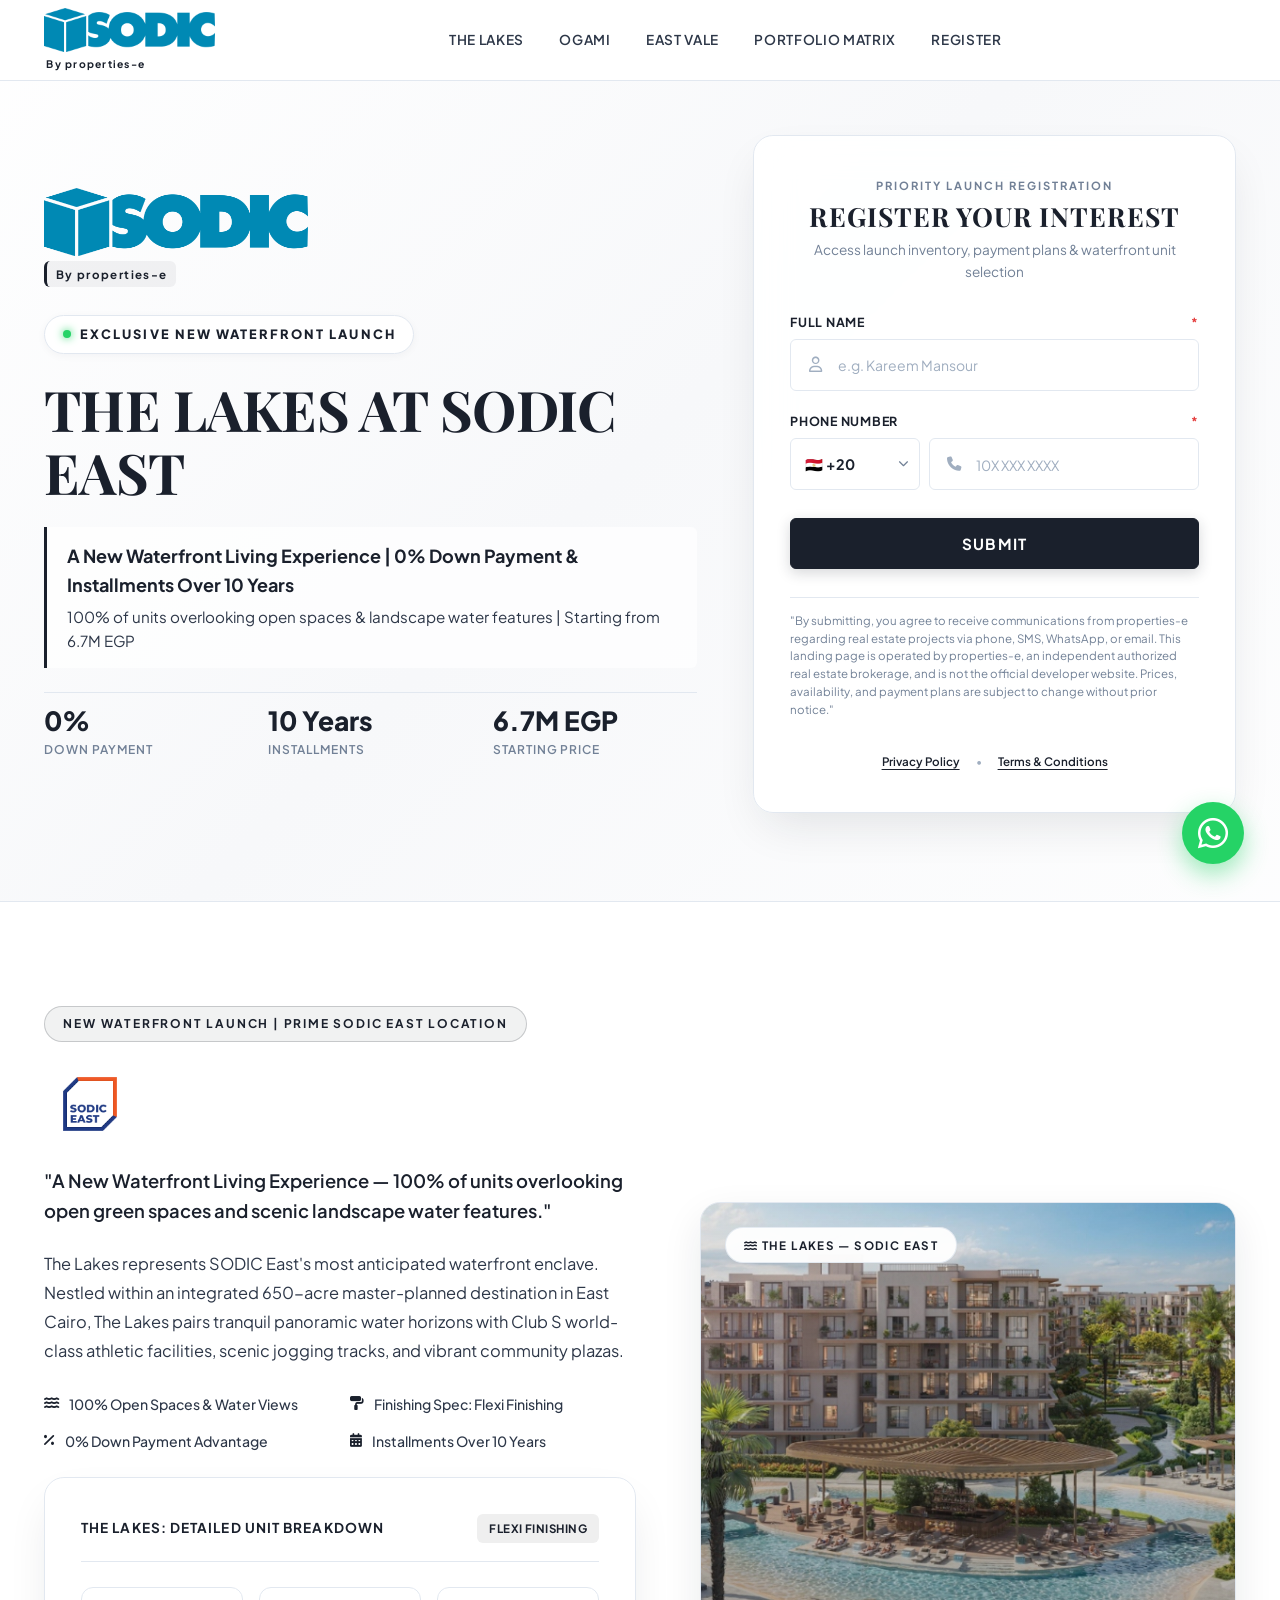
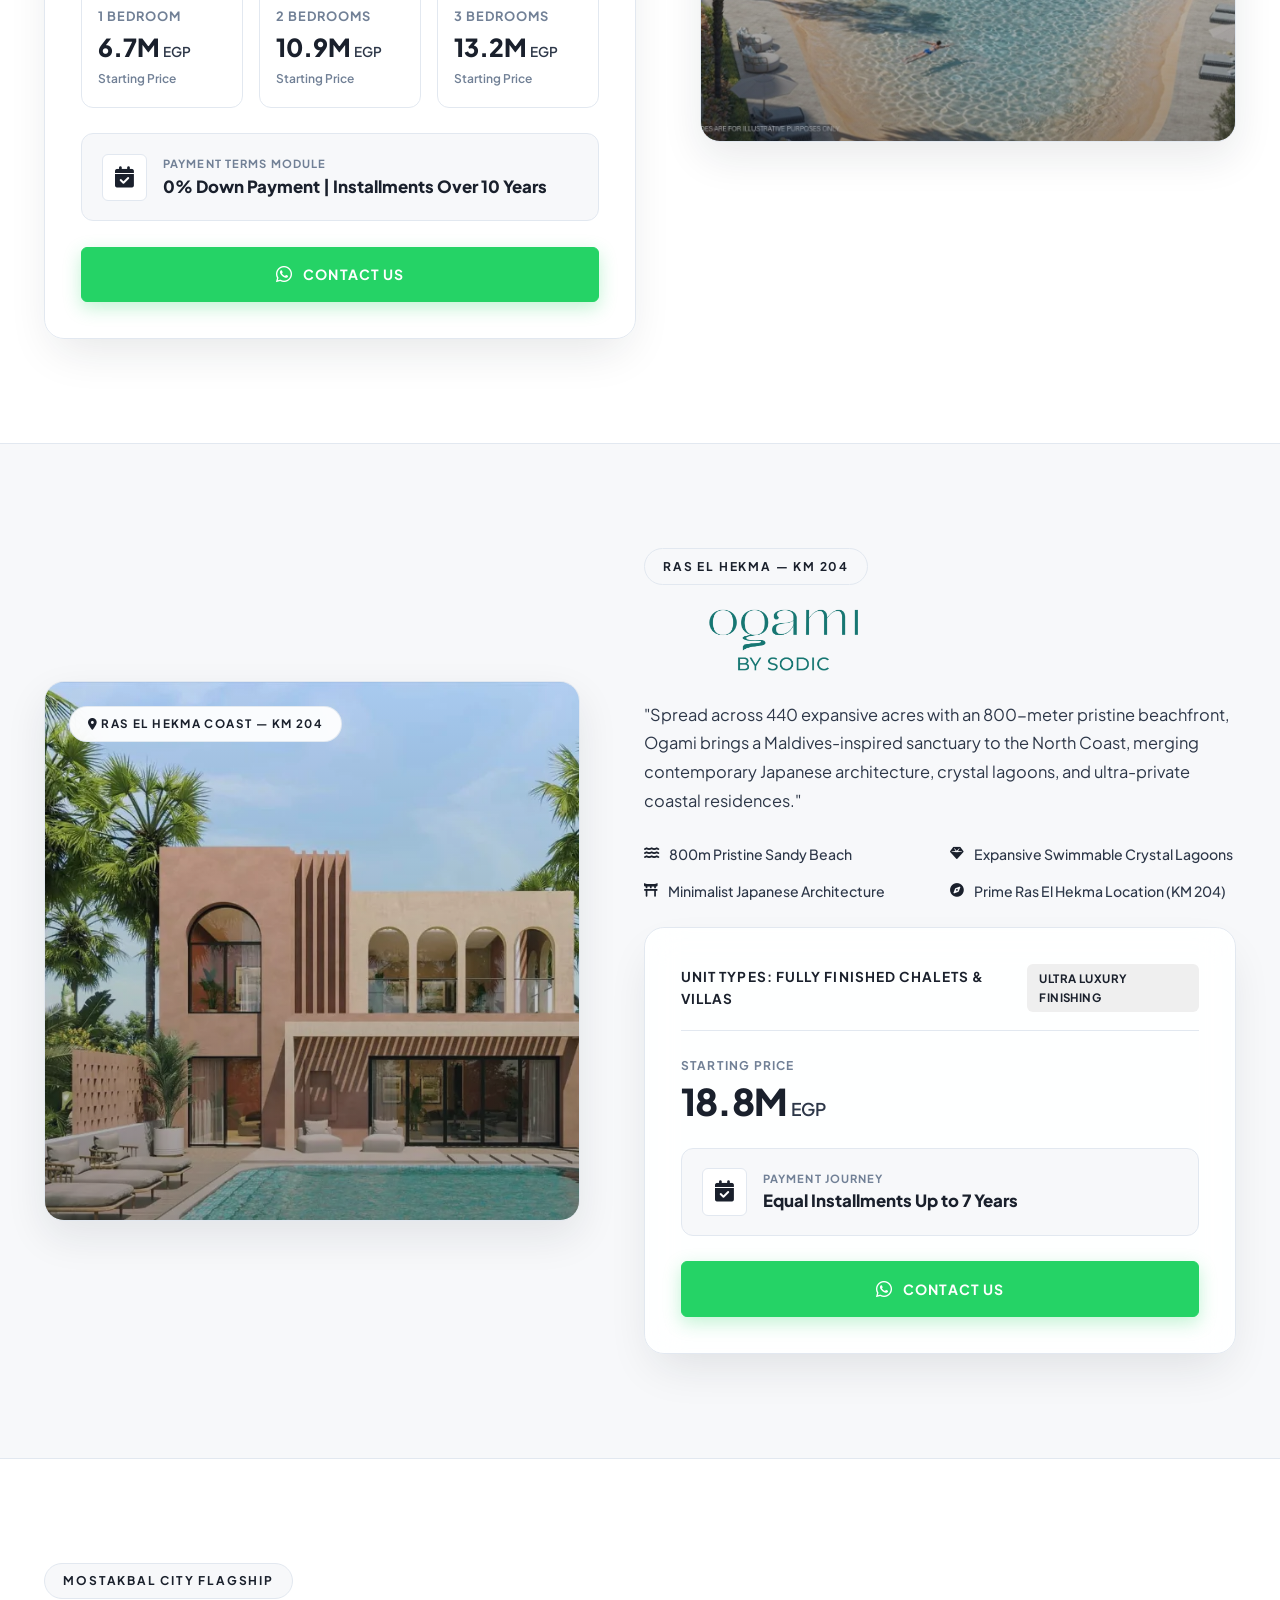
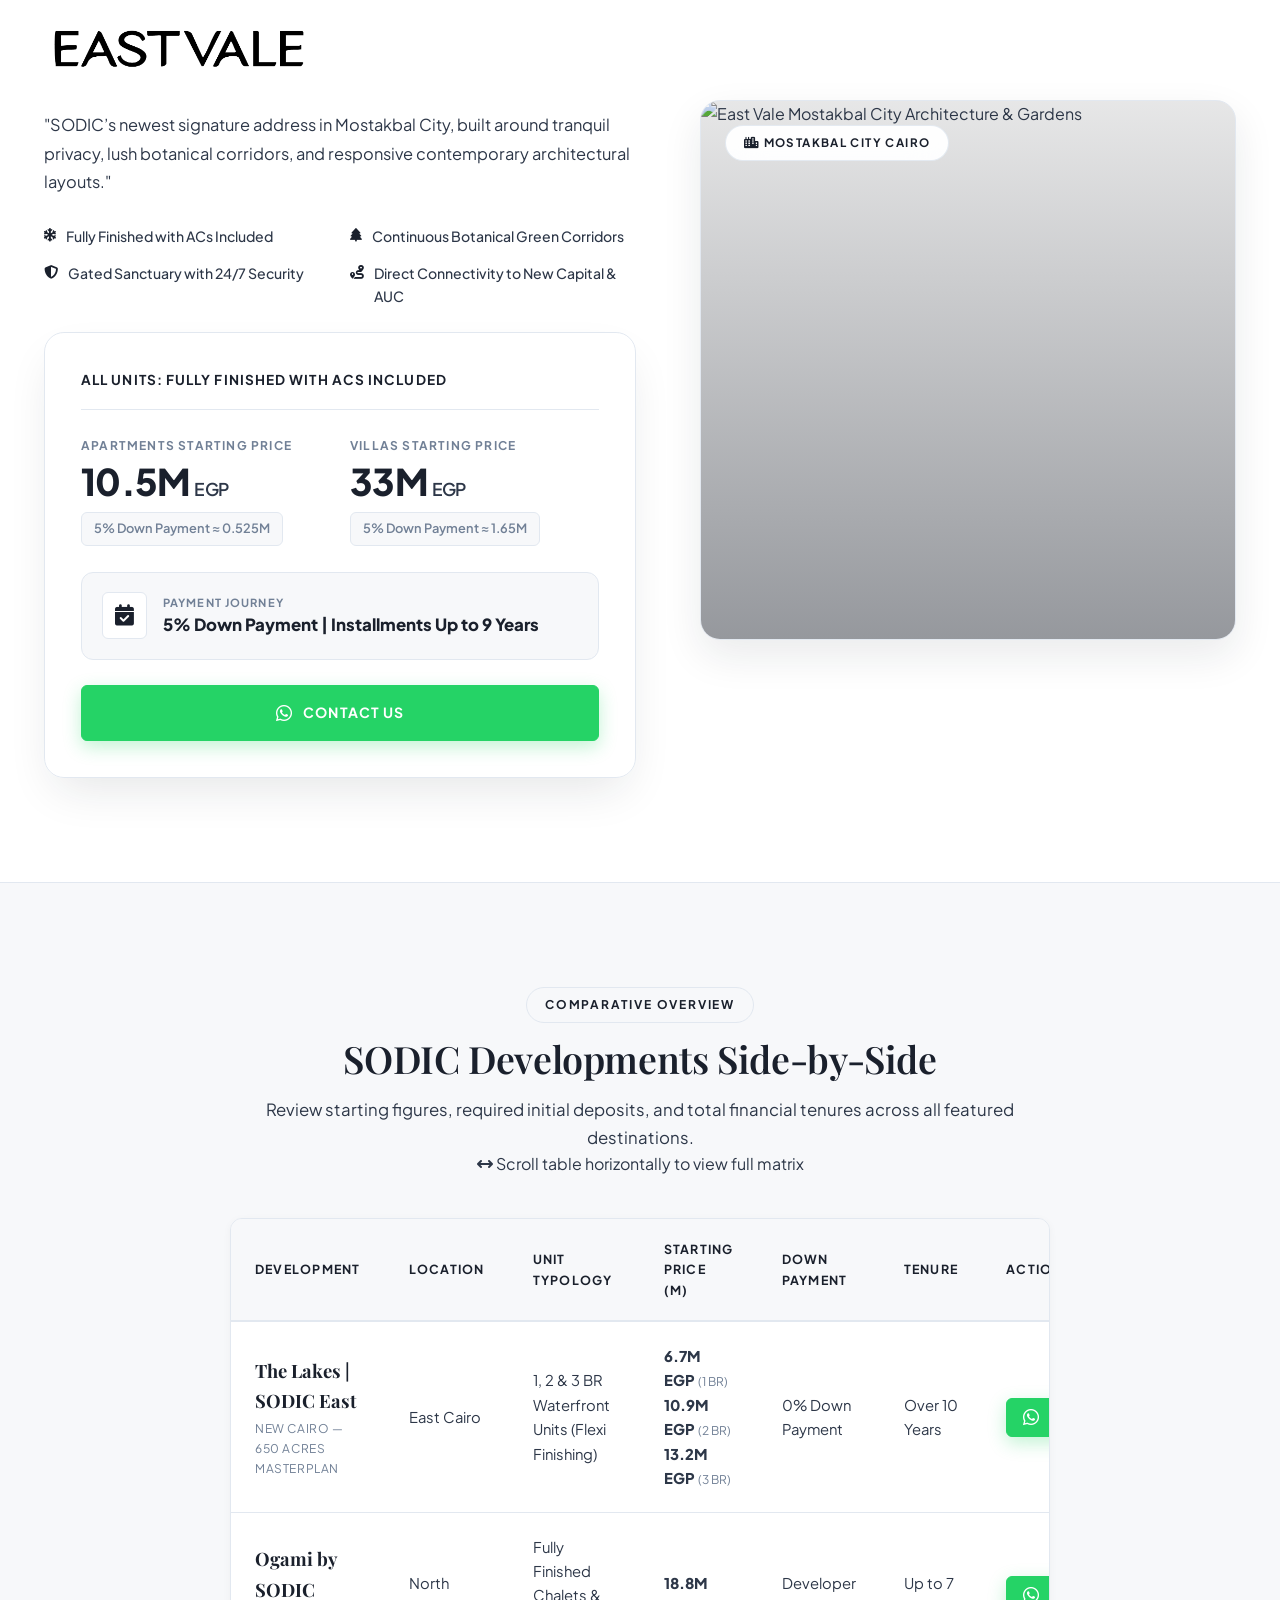
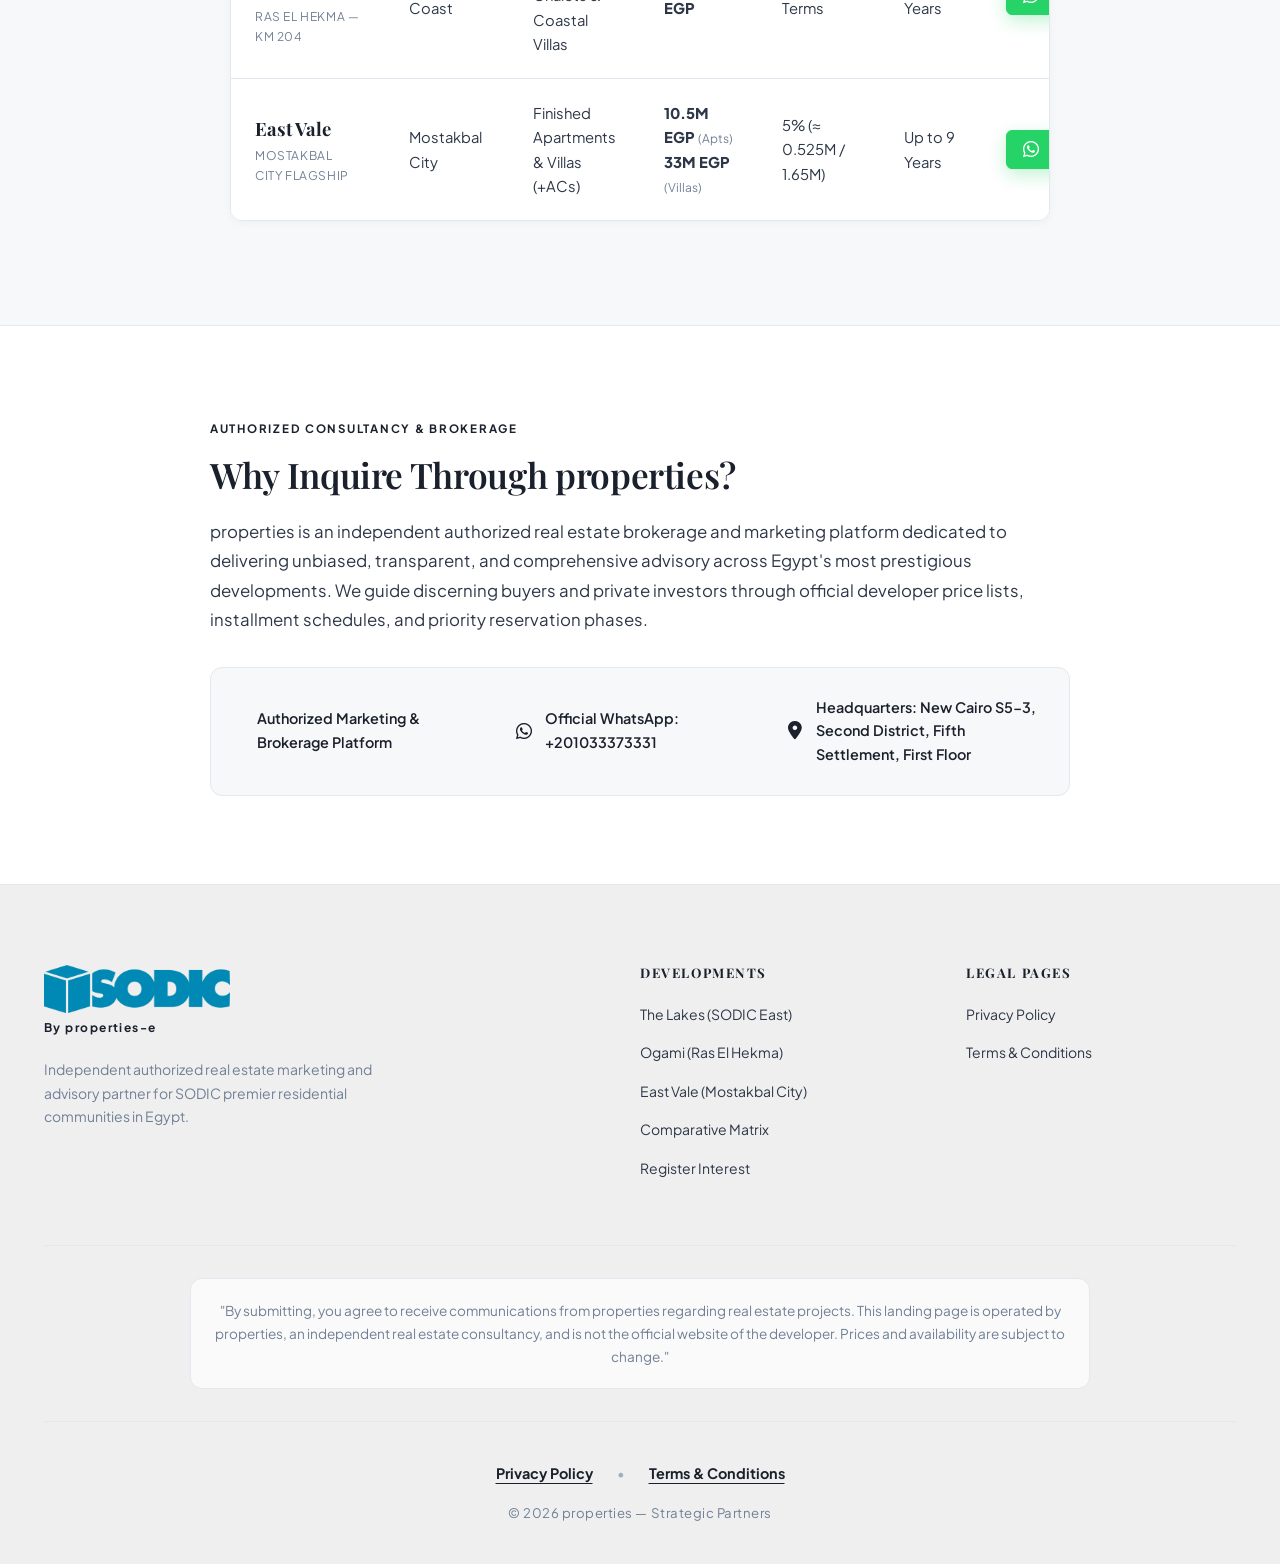
==== commit e04db384: "Optimize 100% for mobile view across all models in index.html" ====
--- a/index.html
+++ b/index.html
@@ -1,6 +1,11 @@
 <!DOCTYPE html>
 <html lang="en">
 <head>
+  <meta charset="UTF-8">
+  <meta name="viewport" content="width=device-width, initial-scale=1.0, viewport-fit=cover">
+  <title>The Lakes at SODIC East & Premier Portfolio | By properties-e</title>
+  <meta name="description" content="Discover The Lakes at SODIC East: A new waterfront living experience with 0% down payment and 10 years installments. Plus Ogami Ras El Hekma and East Vale Mostakbal City. Presented by properties-e.">
+
   <!-- Google tag (gtag.js) -->
   <script async src="https://www.googletagmanager.com/gtag/js?id=G-C8G81VEPNH"></script>
   <script>
@@ -34,11 +39,6 @@
     return false;
   }
   </script>
-
-  <meta charset="UTF-8">
-  <meta name="viewport" content="width=device-width, initial-scale=1.0">
-  <title>The Lakes at SODIC East & Premier Portfolio | By properties-e</title>
-  <meta name="description" content="Discover The Lakes at SODIC East: A new waterfront living experience with 0% down payment and 10 years installments. Plus Ogami Ras El Hekma and East Vale Mostakbal City. Presented by properties-e.">
   
   <!-- Favicon -->
   <link rel="icon" type="image/png" href="assets/images/sodic-logo.png">
@@ -519,6 +519,8 @@
         <p class="intro-lead-text">
           Review starting figures, required initial deposits, and total financial tenures across all featured destinations.
         </p>
+      <div class="mobile-table-hint">
+        <i class="fa-solid fa-arrows-left-right"></i> Scroll table horizontally to view full matrix
       </div>
 
       <div class="matrix-table-container">
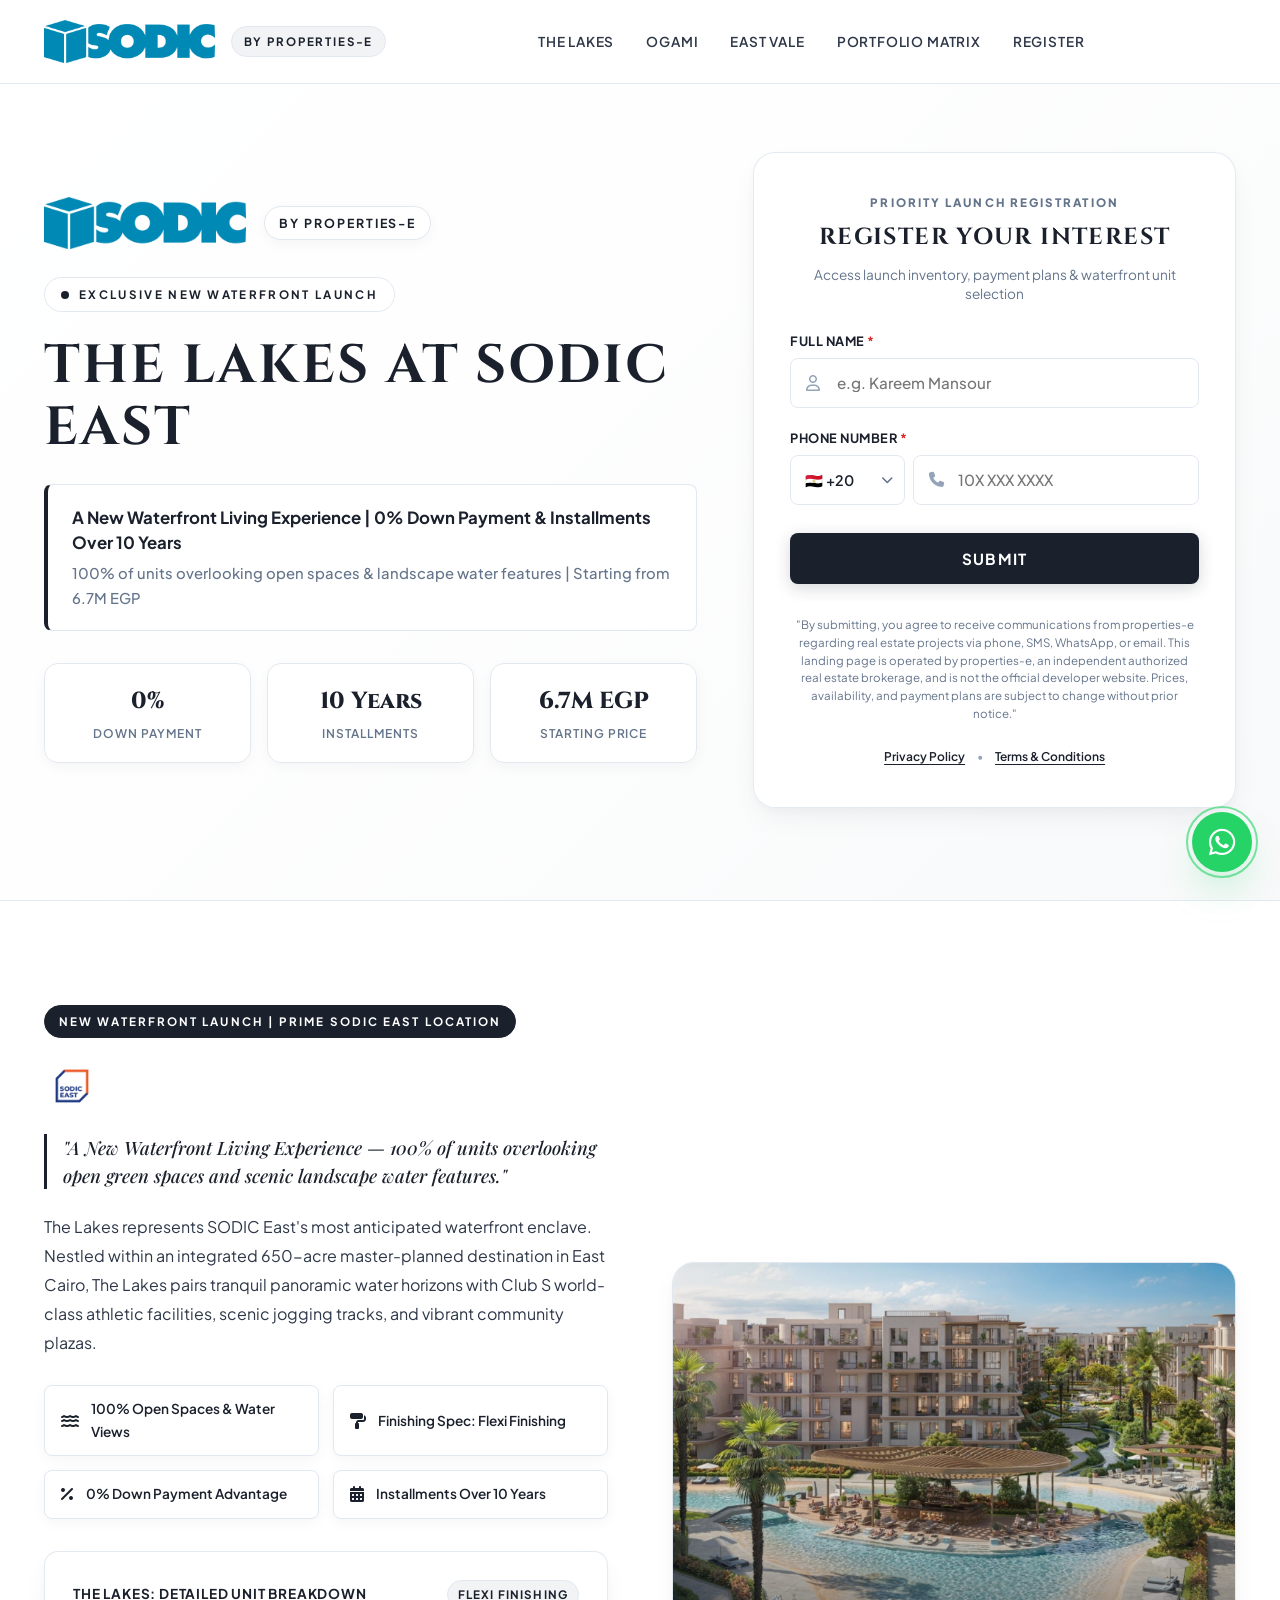
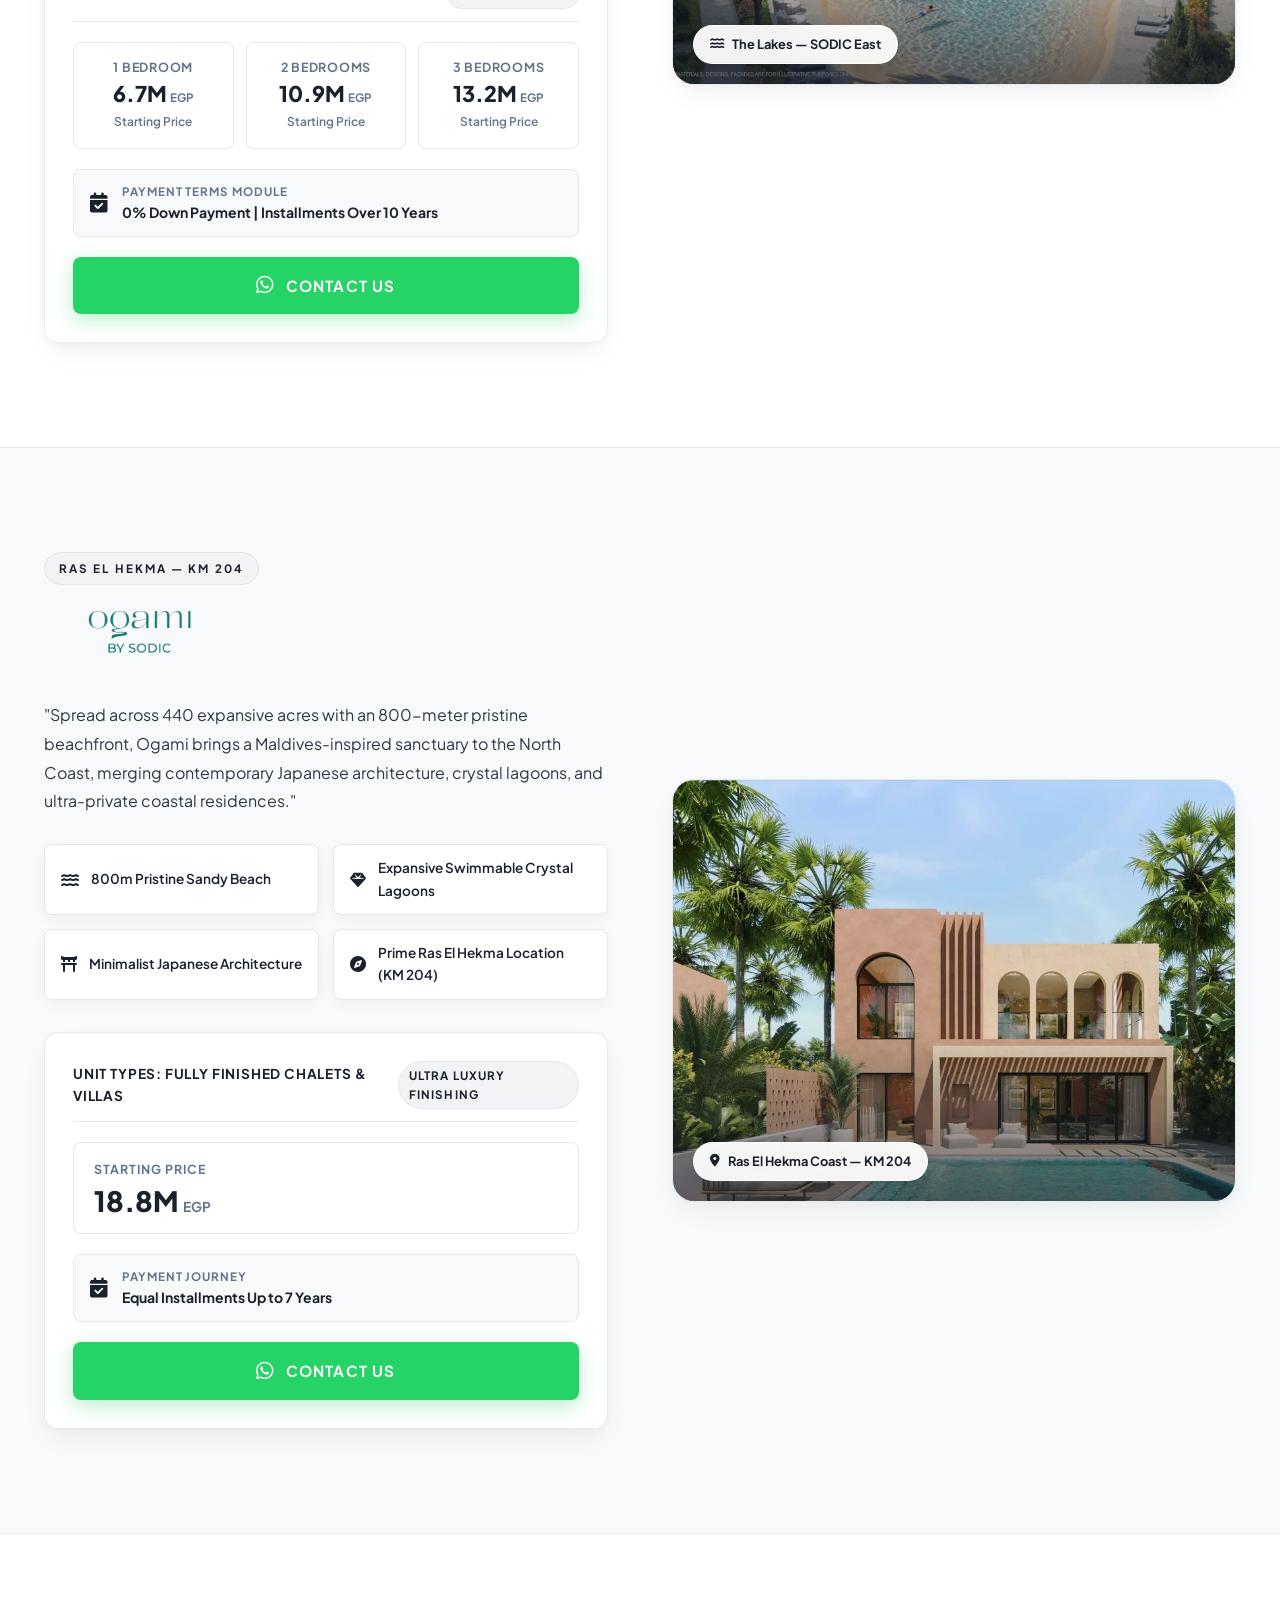
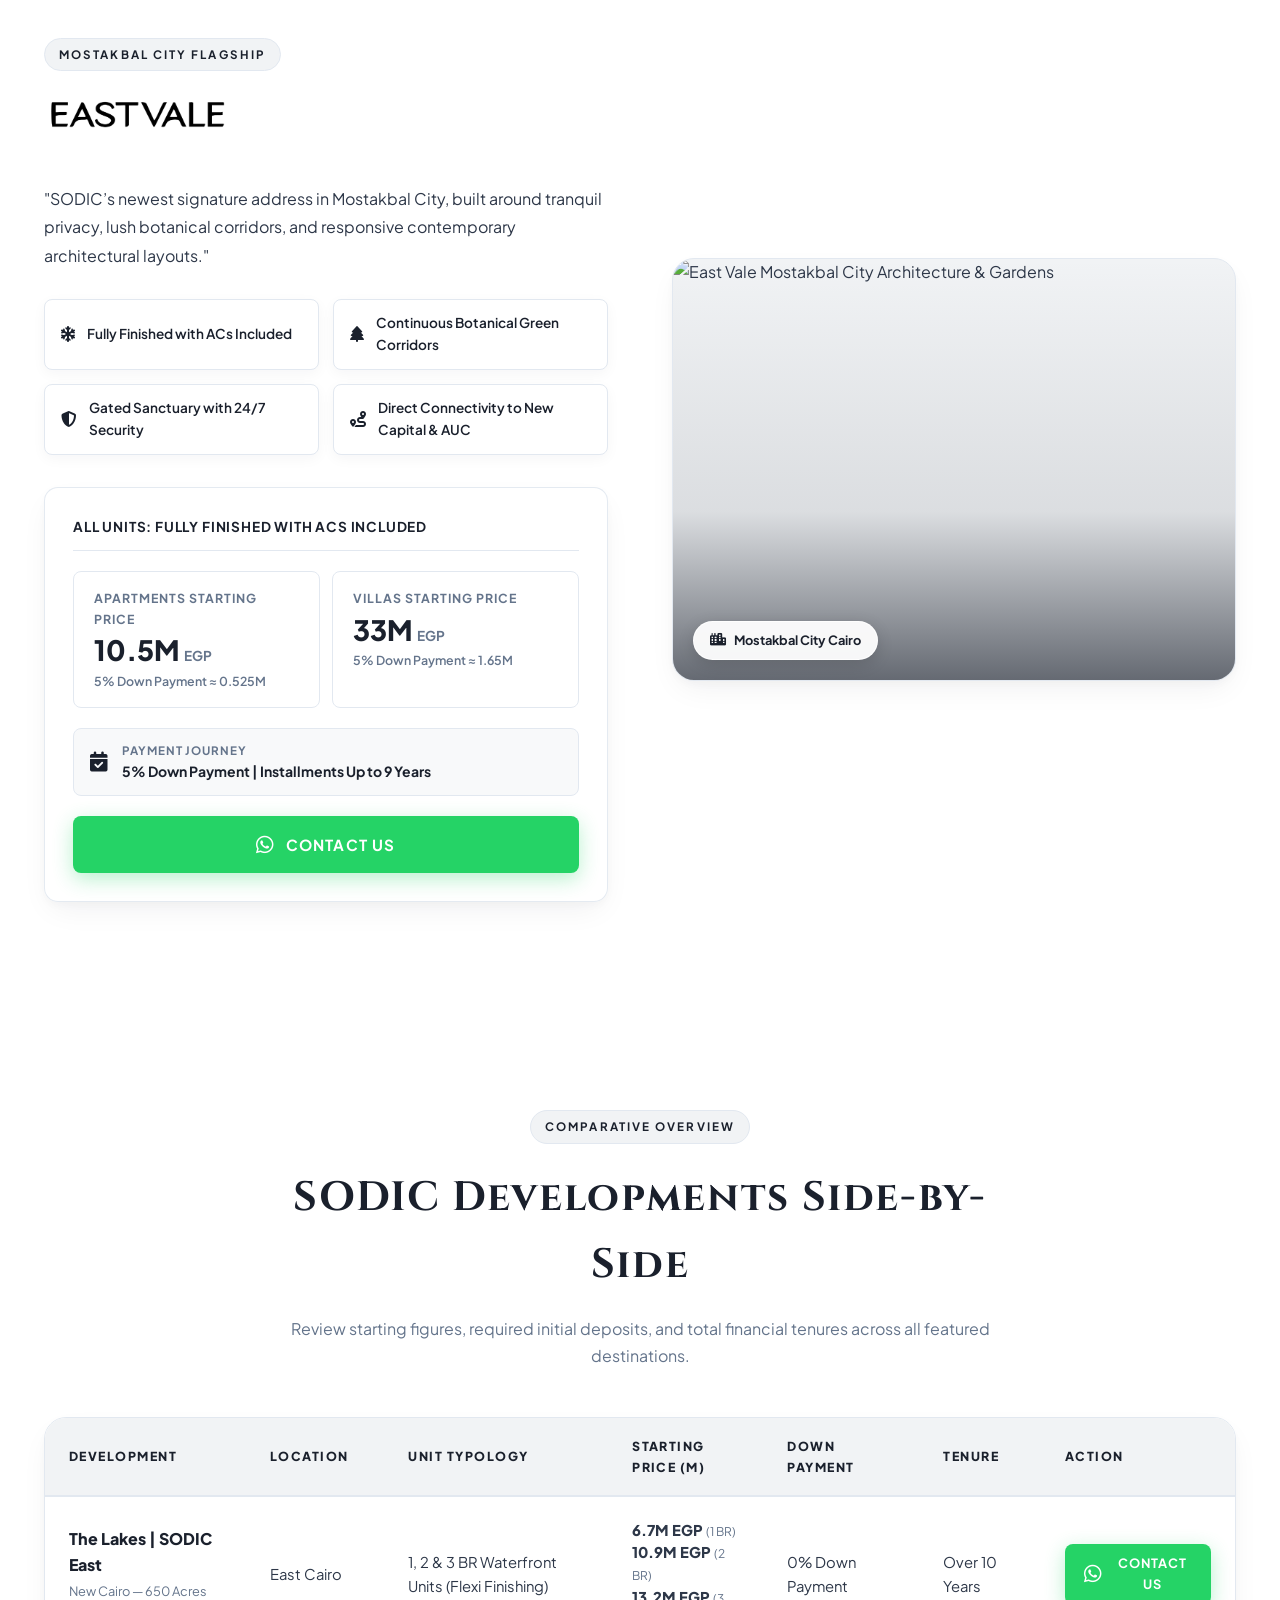
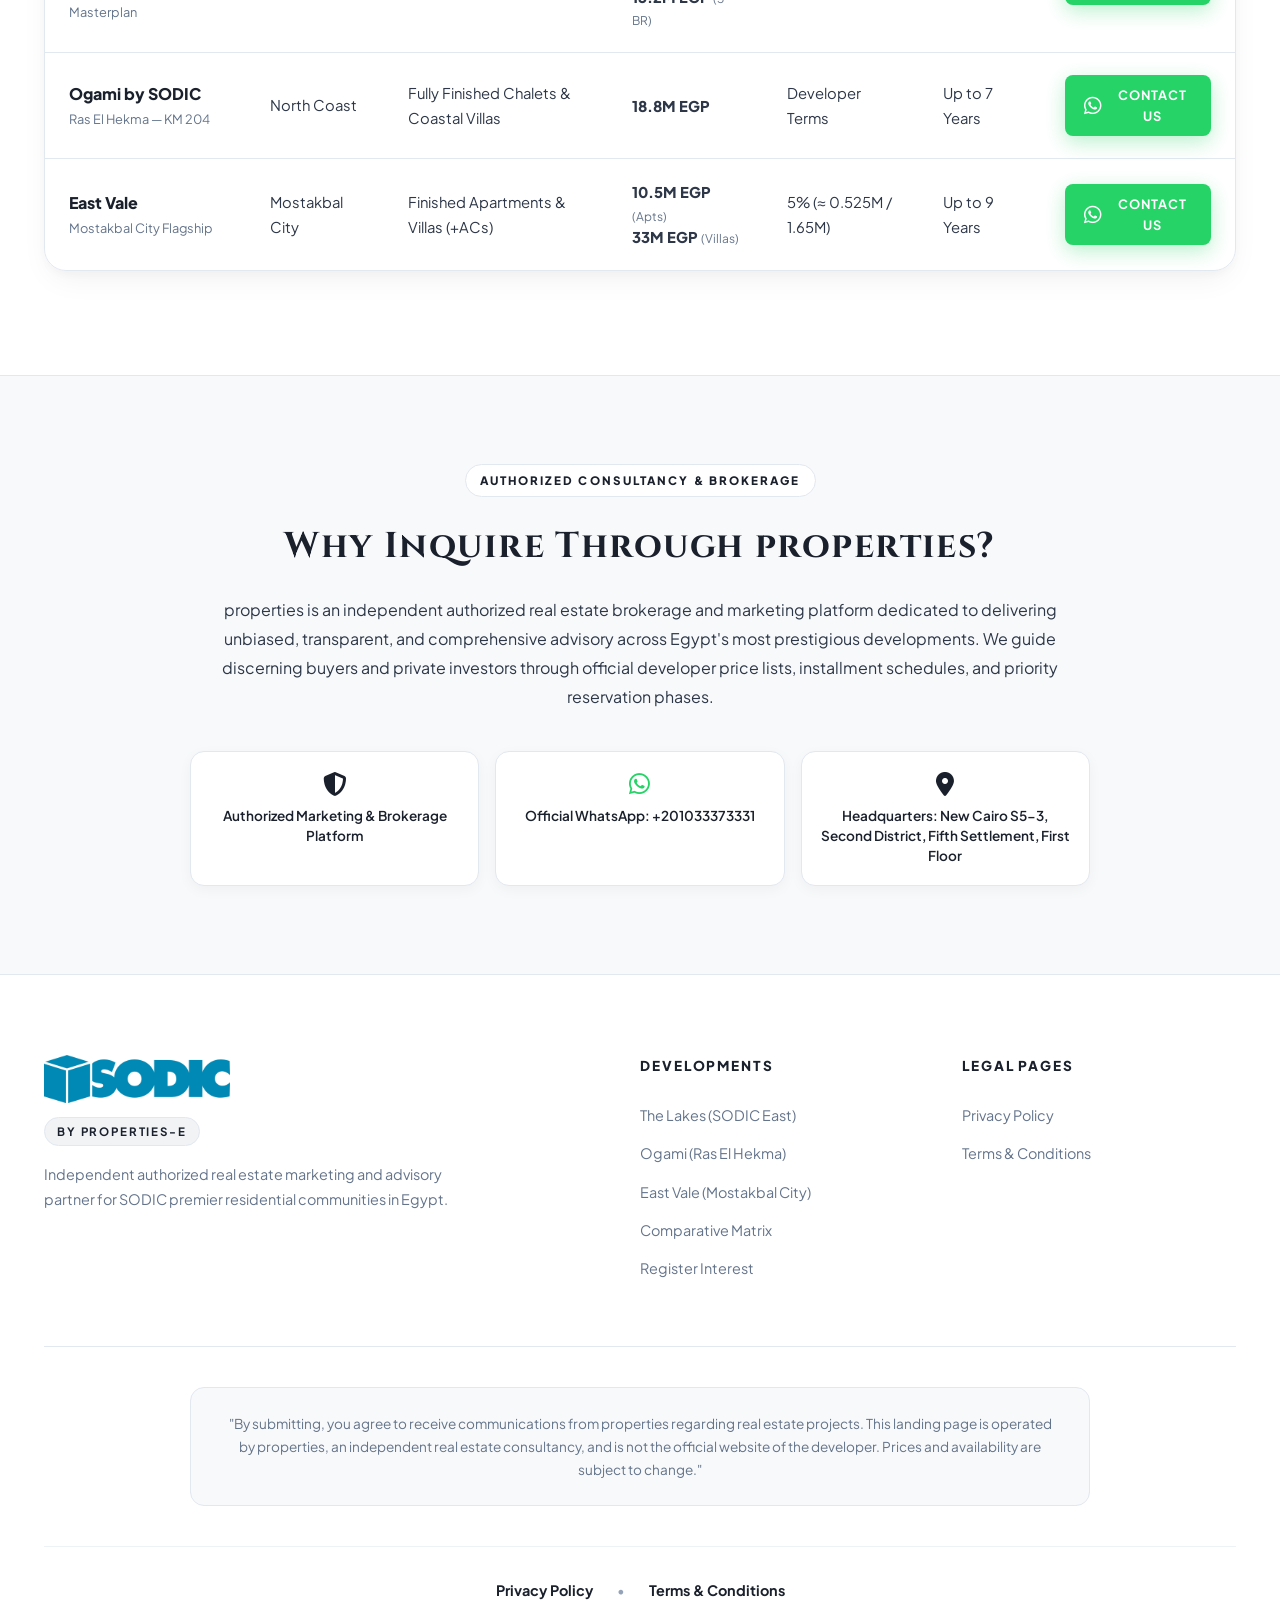
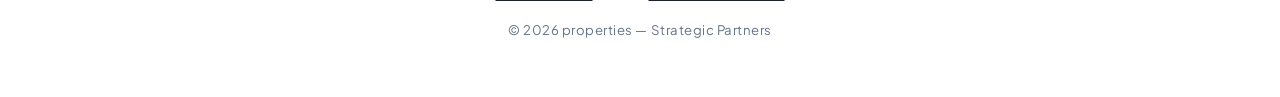
==== commit e9ce822b: "Redesign index.html: fresh ultra-luxurious architectural layout, strict zero gold policy, XL SODIC l" ====
--- a/index.html
+++ b/index.html
@@ -3,7 +3,7 @@
 <head>
   <meta charset="UTF-8">
   <meta name="viewport" content="width=device-width, initial-scale=1.0, viewport-fit=cover">
-  <title>The Lakes at SODIC East & Premier Portfolio | By properties-e</title>
+  <title>The Lakes at SODIC East &amp; Premier Portfolio | By properties-e</title>
   <meta name="description" content="Discover The Lakes at SODIC East: A new waterfront living experience with 0% down payment and 10 years installments. Plus Ogami Ras El Hekma and East Vale Mostakbal City. Presented by properties-e.">
 
   <!-- Google tag (gtag.js) -->
@@ -43,10 +43,10 @@
   <!-- Favicon -->
   <link rel="icon" type="image/png" href="assets/images/sodic-logo.png">
 
-  <!-- Google Fonts: Cinzel, Playfair Display & Plus Jakarta Sans -->
+  <!-- Google Fonts: Editorial Serif (Cinzel, Playfair Display) & Clean Sans (Plus Jakarta Sans) -->
   <link rel="preconnect" href="https://fonts.googleapis.com">
   <link rel="preconnect" href="https://fonts.gstatic.com" crossorigin>
-  <link href="https://fonts.googleapis.com/css2?family=Cinzel:wght@500;600;700;800&family=Playfair+Display:ital,wght@0,500;0,600;0,700;1,400&family=Plus+Jakarta+Sans:wght@400;500;600;700;800&display=swap" rel="stylesheet">
+  <link href="https://fonts.googleapis.com/css2?family=Cinzel:wght@500;600;700;800&family=Playfair+Display:ital,wght@0,500;0,600;0,700;1,400;1,600&family=Plus+Jakarta+Sans:wght@400;500;600;700;800&display=swap" rel="stylesheet">
 
   <!-- Font Awesome 6 Icons -->
   <link rel="stylesheet" href="https://cdnjs.cloudflare.com/ajax/libs/font-awesome/6.5.1/css/all.min.css">
@@ -57,12 +57,12 @@
 <body>
 
   <!-- ==========================================================================
-       1. TOP MINIMALIST HEADER & NAVBAR (PHONE NUMBER REMOVED)
+       1. TOP MINIMALIST HEADER & NAVBAR
        ========================================================================== -->
   <header class="main-header">
     <div class="container header-container">
-      <!-- Official SODIC Logo with 'By properties-e' Sub-badge -->
-      <a href="#hero" class="brand-identity">
+      <!-- Official SODIC Logo (Size XL) with 'By properties-e' Sub-badge -->
+      <a href="#hero" class="brand-identity" aria-label="SODIC by properties-e">
         <div class="brand-logo-wrapper">
           <img src="assets/images/sodic-logo.png" alt="SODIC" class="brand-sodic-logo">
         </div>
@@ -70,7 +70,7 @@
       </a>
 
       <!-- Minimalist Navigation Links -->
-      <nav>
+      <nav aria-label="Main Navigation">
         <ul class="nav-menu" id="navMenu">
           <li><a href="#the-lakes" class="nav-link">The Lakes</a></li>
           <li><a href="#ogami" class="nav-link">Ogami</a></li>
@@ -82,7 +82,7 @@
 
       <!-- Header Action: Mobile Navigation Toggle Only -->
       <div class="header-actions">
-        <button class="mobile-menu-btn" id="mobileMenuBtn" aria-label="Toggle navigation">
+        <button class="mobile-menu-btn" id="mobileMenuBtn" aria-label="Toggle navigation" aria-expanded="false">
           <i class="fa-solid fa-bars"></i>
         </button>
       </div>
@@ -108,13 +108,13 @@
           <span class="hero-subbadge">By properties-e</span>
         </div>
 
-        <!-- Pre-title / Badge -->
+        <!-- Pre-title / Launch Badge -->
         <div class="hero-launch-badge">
           <span class="badge-dot"></span>
           <span>EXCLUSIVE NEW WATERFRONT LAUNCH</span>
         </div>
 
-        <!-- Main Headline (High-End Serif) -->
+        <!-- Main Headline (Editorial Architectural Serif) -->
         <h1 class="hero-headline">THE LAKES AT SODIC EAST</h1>
 
         <!-- Subtitle / Offer Highlight (Centered & Prominent) -->
@@ -201,7 +201,7 @@
             </div>
 
             <!-- Solid Charcoal Submit Button -->
-            <button type="submit" class="btn btn-charcoal btn-full" style="margin-top: 0.5rem; font-size: 0.95rem;">
+            <button type="submit" class="btn btn-charcoal btn-full" style="margin-top: 0.5rem;">
               SUBMIT
             </button>
 
@@ -213,7 +213,7 @@
             <!-- Location A: Legal Links to Standalone Clickable Pages -->
             <div class="form-legal-links">
               <a href="privacy.html" class="form-legal-link">Privacy Policy</a>
-              <span style="color: var(--text-subtle);">•</span>
+              <span style="color: var(--text-subtle);">&bull;</span>
               <a href="terms.html" class="form-legal-link">Terms &amp; Conditions</a>
             </div>
           </form>
@@ -223,7 +223,7 @@
   </section>
 
   <!-- ==========================================================================
-       3. SECTION 1: THE LAKES | SODIC EAST (NEW WATERFRONT LAUNCH WITH USER IMAGE)
+       3. SECTION 1: THE LAKES | SODIC EAST (NEW WATERFRONT LAUNCH)
        ========================================================================== -->
   <section class="project-section section-spacing section-border-top" id="the-lakes">
     <div class="container">
@@ -232,7 +232,7 @@
         <div class="project-narrative-col">
           <div class="project-header-group">
             <span class="subheading-badge highlight-badge">NEW WATERFRONT LAUNCH | PRIME SODIC EAST LOCATION</span>
-            <!-- Official SODIC East Logo as Primary Visual Title (No redundant duplicate text header) -->
+            <!-- Official SODIC East Logo as Primary Visual Title -->
             <img src="assets/images/sodic-east-logo.png" alt="SODIC East" class="project-official-logo project-logo-sodic-east">
             <div class="project-tagline">
               "A New Waterfront Living Experience — 100% of units overlooking open green spaces and scenic landscape water features."
@@ -306,14 +306,14 @@
               </div>
             </div>
 
-            <!-- Vibrant Green WhatsApp CTA Button -->
+            <!-- Solid WhatsApp Green CTA Button -->
             <a href="https://wa.me/201033373331?text=Hello%2C%20I%20would%20like%20to%20inquire%20about%20The%20Lakes%20at%20SODIC%20East" target="_blank" class="btn btn-whatsapp btn-full" onclick="return gtag_report_conversion(this.href);">
               <i class="fa-brands fa-whatsapp"></i> CONTACT US
             </a>
           </div>
         </div>
 
-        <!-- Realistic Visual Showcase: Added Official SODIC East The Lakes Image -->
+        <!-- Realistic Visual Showcase: Official SODIC East The Lakes Image -->
         <div class="project-card-col">
           <div class="project-visual-box">
             <img src="assets/images/sodic-east-lakes.jpg" alt="The Lakes at SODIC East Crystal Water Lagoons & Architecture">
@@ -328,7 +328,7 @@
   </section>
 
   <!-- ==========================================================================
-       4. SECTION 2: OGAMI BY SODIC (RAS EL HEKMA - UPDATED SHOWCASE IMAGE)
+       4. SECTION 2: OGAMI BY SODIC (RAS EL HEKMA)
        ========================================================================== -->
   <section class="project-section alt-bg section-spacing section-border-top" id="ogami">
     <div class="container">
@@ -337,7 +337,7 @@
         <div class="project-narrative-col">
           <div class="project-header-group">
             <span class="subheading-badge">RAS EL HEKMA — KM 204</span>
-            <!-- Official Ogami Logo as Primary Visual Title (No redundant duplicate text header) -->
+            <!-- Official Ogami Logo as Primary Visual Title -->
             <img src="assets/images/ogami-logo.png" alt="Ogami by SODIC" class="project-official-logo project-logo-ogami">
           </div>
 
@@ -421,7 +421,7 @@
         <div class="project-narrative-col">
           <div class="project-header-group">
             <span class="subheading-badge">MOSTAKBAL CITY FLAGSHIP</span>
-            <!-- Official East Vale Logo as Primary Visual Title (No redundant duplicate text header) -->
+            <!-- Official East Vale Logo as Primary Visual Title -->
             <img src="assets/images/eastvale-logo.png" alt="East Vale Mostakbal City" class="project-official-logo project-logo-eastvale">
           </div>
 
@@ -463,7 +463,7 @@
                   10.5M<span class="currency">EGP</span>
                 </div>
                 <div class="down-payment-calc">
-                  5% Down Payment ≈ 0.525M
+                  5% Down Payment &asymp; 0.525M
                 </div>
               </div>
 
@@ -473,7 +473,7 @@
                   33M<span class="currency">EGP</span>
                 </div>
                 <div class="down-payment-calc">
-                  5% Down Payment ≈ 1.65M
+                  5% Down Payment &asymp; 1.65M
                 </div>
               </div>
             </div>
@@ -509,8 +509,8 @@
   </section>
 
   <!-- ==========================================================================
-       PORTFOLIO COMPARISON MATRIX
-       ========================================================================== -->
+       6. PORTFOLIO COMPARISON MATRIX
+       ========================================================================= -->
   <section class="section-spacing matrix-section" id="comparison">
     <div class="container">
       <div class="intro-header-block">
@@ -519,6 +519,8 @@
         <p class="intro-lead-text">
           Review starting figures, required initial deposits, and total financial tenures across all featured destinations.
         </p>
+      </div>
+
       <div class="mobile-table-hint">
         <i class="fa-solid fa-arrows-left-right"></i> Scroll table horizontally to view full matrix
       </div>
@@ -552,8 +554,8 @@
               <td>0% Down Payment</td>
               <td>Over 10 Years</td>
               <td>
-                <a href="https://wa.me/201033373331?text=Hello%2C%20I%20would%20like%20to%20inquire%20about%20The%20Lakes%20at%20SODIC%20East" target="_blank" class="btn btn-whatsapp" style="padding: 0.5rem 1rem; font-size: 0.78rem;" onclick="return gtag_report_conversion(this.href);">
-                  <i class="fa-brands fa-whatsapp"></i> Inquire
+                <a href="https://wa.me/201033373331?text=Hello%2C%20I%20would%20like%20to%20inquire%20about%20The%20Lakes%20at%20SODIC%20East" target="_blank" class="btn btn-whatsapp" style="padding: 0.6rem 1.2rem; font-size: 0.8rem;" onclick="return gtag_report_conversion(this.href);">
+                  <i class="fa-brands fa-whatsapp"></i> CONTACT US
                 </a>
               </td>
             </tr>
@@ -568,8 +570,8 @@
               <td>Developer Terms</td>
               <td>Up to 7 Years</td>
               <td>
-                <a href="https://wa.me/201033373331?text=Hello%2C%20I%20would%20like%20to%20inquire%20about%20Ogami%20by%20SODIC" target="_blank" class="btn btn-whatsapp" style="padding: 0.5rem 1rem; font-size: 0.78rem;" onclick="return gtag_report_conversion(this.href);">
-                  <i class="fa-brands fa-whatsapp"></i> Inquire
+                <a href="https://wa.me/201033373331?text=Hello%2C%20I%20would%20like%20to%20inquire%20about%20Ogami%20by%20SODIC" target="_blank" class="btn btn-whatsapp" style="padding: 0.6rem 1.2rem; font-size: 0.8rem;" onclick="return gtag_report_conversion(this.href);">
+                  <i class="fa-brands fa-whatsapp"></i> CONTACT US
                 </a>
               </td>
             </tr>
@@ -584,11 +586,11 @@
                 10.5M EGP <span style="font-size:0.75rem; font-weight:normal; color:var(--text-muted);">(Apts)</span><br>
                 33M EGP <span style="font-size:0.75rem; font-weight:normal; color:var(--text-muted);">(Villas)</span>
               </td>
-              <td>5% (≈ 0.525M / 1.65M)</td>
+              <td>5% (&asymp; 0.525M / 1.65M)</td>
               <td>Up to 9 Years</td>
               <td>
-                <a href="https://wa.me/201033373331?text=Hello%2C%20I%20would%20like%20to%20inquire%20about%20East%20Vale%20Mostakbal%20City%20by%20SODIC" target="_blank" class="btn btn-whatsapp" style="padding: 0.5rem 1rem; font-size: 0.78rem;" onclick="return gtag_report_conversion(this.href);">
-                  <i class="fa-brands fa-whatsapp"></i> Inquire
+                <a href="https://wa.me/201033373331?text=Hello%2C%20I%20would%20like%20to%20inquire%20about%20East%20Vale%20Mostakbal%20City%20by%20SODIC" target="_blank" class="btn btn-whatsapp" style="padding: 0.6rem 1.2rem; font-size: 0.8rem;" onclick="return gtag_report_conversion(this.href);">
+                  <i class="fa-brands fa-whatsapp"></i> CONTACT US
                 </a>
               </td>
             </tr>
@@ -599,7 +601,7 @@
   </section>
 
   <!-- ==========================================================================
-       ABOUT PROPERTIES & ADVISORY DESK
+       7. ABOUT PROPERTIES & ADVISORY DESK
        ========================================================================== -->
   <section class="about-properties-strip">
     <div class="container">
@@ -611,7 +613,7 @@
         </p>
         <div class="contact-quick-list">
           <div class="contact-quick-item">
-            <i class="fa-solid fa-shield-check"></i>
+            <i class="fa-solid fa-shield-halved"></i>
             <span>Authorized Marketing &amp; Brokerage Platform</span>
           </div>
           <div class="contact-quick-item">
@@ -628,7 +630,7 @@
   </section>
 
   <!-- ==========================================================================
-       6. FOOTER & LOCATION B DISCLAIMER & CENTERED LEGAL LINKS
+       8. FOOTER & LOCATION B DISCLAIMER & CENTERED LEGAL LINKS
        ========================================================================== -->
   <footer class="main-footer">
     <div class="container">
@@ -669,28 +671,28 @@
       <!-- Mandatory Disclaimer (Location B) as specified by USER -->
       <div class="footer-disclosures-block">
         <div class="disclosure-notice-box" style="text-align: center; max-width: 900px; margin: 0 auto;">
-          <p class="disclosure-text" style="font-size: 0.85rem; line-height: 1.7; color: var(--text-muted);">
+          <p class="disclosure-text">
             "By submitting, you agree to receive communications from properties regarding real estate projects. This landing page is operated by properties, an independent real estate consultancy, and is not the official website of the developer. Prices and availability are subject to change."
           </p>
         </div>
       </div>
 
-      <!-- Legal Links & Signature (Location B) - Perfectly Centered at Absolute Bottom -->
-      <div style="text-align: center; padding-top: 2.5rem; display: flex; flex-direction: column; align-items: center; justify-content: center; gap: 1rem;">
-        <div style="display: flex; align-items: center; justify-content: center; gap: 1.5rem; font-size: 0.9rem;">
-          <a href="privacy.html" style="color: var(--text-charcoal-primary); font-weight: 700; text-decoration: underline; text-underline-offset: 4px;">Privacy Policy</a>
-          <span style="color: var(--text-subtle);">•</span>
-          <a href="terms.html" style="color: var(--text-charcoal-primary); font-weight: 700; text-decoration: underline; text-underline-offset: 4px;">Terms &amp; Conditions</a>
-        </div>
-        <div style="font-size: 0.825rem; color: var(--text-muted); letter-spacing: 0.04em;">
-          © 2026 properties — Strategic Partners
+      <!-- Legal Links & Signature (Location B) - Centered at Absolute Bottom -->
+      <div class="footer-bottom-bar">
+        <div class="footer-legal-centered">
+          <a href="privacy.html">Privacy Policy</a>
+          <span style="color: var(--text-subtle);">&bull;</span>
+          <a href="terms.html">Terms &amp; Conditions</a>
+        </div>
+        <div class="footer-copyright">
+          &copy; 2026 properties &mdash; Strategic Partners
         </div>
       </div>
     </div>
   </footer>
 
   <!-- ==========================================================================
-       FLOATING ACTIONS (WHATSAPP TO +201033373331 - ICON ONLY)
+       9. FLOATING CORNER BUTTON (ROUND ICON-ONLY WHATSAPP TO +201033373331)
        ========================================================================== -->
   <div class="floating-actions-container">
     <a href="https://wa.me/201033373331?text=Hello%2C%20I%20would%20like%20to%20inquire%20about%20SODIC%20Developments" target="_blank" class="floating-whatsapp-btn" title="Chat on WhatsApp (+201033373331)" aria-label="Chat on WhatsApp (+201033373331)" onclick="return gtag_report_conversion(this.href);">
@@ -699,7 +701,7 @@
   </div>
 
   <!-- ==========================================================================
-       LEAD SUBMISSION TOAST NOTIFICATION
+       10. LEAD SUBMISSION TOAST NOTIFICATION
        ========================================================================== -->
   <div class="lead-toast" id="leadToast">
     <i class="fa-solid fa-circle-check lead-toast-icon"></i>
--- a/css/styles.css
+++ b/css/styles.css
@@ -1,63 +1,84 @@
 /* ==========================================================================
-   SODIC PREMIER DEVELOPMENTS - BY PROPERTIES-E
-   CRITICAL COLOR PALETTE & LUXURY ARCHITECTURAL STYLING (ZERO GOLD POLICY)
+   SODIC PREMIER DEVELOPMENTS — BY PROPERTIES-E
+   ULTRA-LUXURY ARCHITECTURAL DESIGN SYSTEM (STRICT ZERO GOLD POLICY)
    ========================================================================== */
 
 :root {
-  /* Strict Neutral Architecture Palette (Zero Gold / Bronze / Brass / Yellow) */
+  /* --------------------------------------------------------------------------
+     1. ARCHITECTURAL COLOR SYSTEM (STRICT ZERO GOLD POLICY)
+     Absolutely NO gold, bronze, brass, or yellow hues.
+     -------------------------------------------------------------------------- */
   --bg-pure-white: #FFFFFF;
-  --bg-pearl-grey: #F7F8FA;
-  --bg-alabaster: #EFEFEF;
+  --bg-alabaster: #F8F9FA;
   --bg-stone-subtle: #F1F3F5;
-  
-  /* Frosted Glass & Card Surfaces */
-  --card-frosted: rgba(255, 255, 255, 0.88);
-  --card-frosted-deep: rgba(255, 255, 255, 0.95);
-  --card-glass-dark: rgba(26, 32, 44, 0.85);
-  --card-glass-border: #E2E8F0;
-  --card-glass-border-light: rgba(255, 255, 255, 0.6);
-  
-  /* Typography Colors */
+  --bg-stone-cool: #E9ECEF;
+
+  /* Deep Charcoal & Slate (Maximum contrast & high-end architectural polish) */
   --text-charcoal-primary: #1A202C;
   --text-charcoal-secondary: #2D3748;
-  --text-muted: #718096;
-  --text-subtle: #A0AEC0;
+  --text-muted: #64748B;
+  --text-subtle: #94A3B8;
   --text-white: #FFFFFF;
 
-  /* Accent & Action Colors (Solid WhatsApp Green Only) */
+  /* Frosted Glassmorphism Surfaces */
+  --card-frosted: rgba(255, 255, 255, 0.92);
+  --card-frosted-heavy: rgba(255, 255, 255, 0.96);
+  --card-glass-dark: rgba(26, 32, 44, 0.88);
+  --card-glass-border: rgba(226, 232, 240, 0.9);
+  --card-glass-border-light: rgba(255, 255, 255, 0.85);
+
+  /* Cool Structural Borders */
+  --border-cool: #E2E8F0;
+  --border-cool-subtle: #EDF2F7;
+  --border-cool-dark: #CBD5E1;
+
+  /* Charcoal / Slate Interactive */
+  --charcoal-button: #1A202C;
+  --charcoal-button-hover: #0F172A;
+  --charcoal-button-active: #000000;
+
+  /* WhatsApp Action Green (Strictly Solid Vibrant #25D366) */
   --whatsapp-green: #25D366;
   --whatsapp-green-hover: #20BA5A;
-  --whatsapp-green-shadow: rgba(37, 211, 102, 0.28);
-  
-  /* Slate & Neutral Accents */
-  --slate-dark: #1A202C;
-  --slate-dark-hover: #0F131A;
-  --slate-light: #EDF2F7;
-  --slate-border: #E2E8F0;
-
-  /* Fonts */
+  --whatsapp-green-active: #1DA851;
+  --whatsapp-green-shadow: rgba(37, 211, 102, 0.32);
+
+  /* --------------------------------------------------------------------------
+     2. EDITORIAL & ARCHITECTURAL TYPOGRAPHY
+     Editorial Serif for headlines, clean modern sans-serif for data/pricing.
+     -------------------------------------------------------------------------- */
   --font-serif: 'Playfair Display', 'Cinzel', Georgia, serif;
-  --font-display: 'Cinzel', Georgia, serif;
+  --font-display: 'Cinzel', 'Playfair Display', Georgia, serif;
   --font-sans: 'Plus Jakarta Sans', -apple-system, BlinkMacSystemFont, 'Segoe UI', Roboto, Helvetica, Arial, sans-serif;
 
-  /* Shadows & Glassmorphism */
-  --shadow-sm: 0 2px 8px rgba(26, 32, 44, 0.04);
-  --shadow-md: 0 8px 24px rgba(26, 32, 44, 0.07);
-  --shadow-lg: 0 16px 40px rgba(26, 32, 44, 0.09);
-  --shadow-card: 0 20px 48px -12px rgba(26, 32, 44, 0.12);
-  --glass-blur: blur(18px);
-
-  /* Layout */
+  /* --------------------------------------------------------------------------
+     3. AMBIENT ELEVATION & SHADOWS
+     -------------------------------------------------------------------------- */
+  --shadow-subtle: 0 4px 14px rgba(26, 32, 44, 0.04);
+  --shadow-card: 0 12px 32px -8px rgba(26, 32, 44, 0.07), 0 4px 12px rgba(26, 32, 44, 0.03);
+  --shadow-card-hover: 0 24px 48px -12px rgba(26, 32, 44, 0.12), 0 8px 16px rgba(26, 32, 44, 0.04);
+  --shadow-floating: 0 20px 40px -10px rgba(37, 211, 102, 0.38);
+  --shadow-deep: 0 25px 60px -15px rgba(26, 32, 44, 0.15);
+
+  /* Glass blur strength */
+  --glass-blur: blur(20px);
+  --glass-blur-sm: blur(12px);
+
+  /* Layout Constants */
   --container-max: 1240px;
-  --radius-sm: 6px;
-  --radius-md: 12px;
-  --radius-lg: 20px;
+  --header-height: 84px;
+  --header-height-mobile: 72px;
+  --radius-xs: 4px;
+  --radius-sm: 8px;
+  --radius-md: 14px;
+  --radius-lg: 22px;
   --radius-full: 9999px;
   --transition: all 0.3s cubic-bezier(0.16, 1, 0.3, 1);
+  --transition-fast: all 0.18s ease-in-out;
 }
 
 /* ==========================================================================
-   RESET & BASE STYLES
+   RESET & SYSTEM BASE
    ========================================================================== */
 *, *::before, *::after {
   box-sizing: border-box;
@@ -98,57 +119,16 @@
   font-size: 1rem;
 }
 
-/* ==========================================================================
-   TYPOGRAPHY
-   ========================================================================== */
-h1, h2, h3, h4, .serif-heading {
-  font-family: var(--font-serif);
-  color: var(--text-charcoal-primary);
-  line-height: 1.22;
-  font-weight: 600;
-  letter-spacing: -0.01em;
-}
-
-.cinzel-title {
-  font-family: var(--font-display);
-  letter-spacing: 0.05em;
-  text-transform: uppercase;
-}
-
-.subheading-badge {
-  display: inline-flex;
-  align-items: center;
-  gap: 0.5rem;
-  font-family: var(--font-sans);
-  font-size: 0.75rem;
-  font-weight: 700;
-  letter-spacing: 0.15em;
-  text-transform: uppercase;
-  color: var(--text-charcoal-primary);
-  background: var(--bg-pearl-grey);
-  border: 1px solid var(--slate-border);
-  padding: 0.45rem 1.15rem;
-  border-radius: var(--radius-full);
-  width: fit-content;
-}
-
-.subheading-badge.highlight-badge {
-  background: rgba(26, 32, 44, 0.06);
-  border-color: rgba(26, 32, 44, 0.2);
-}
-
-/* ==========================================================================
-   LAYOUT CONTAINERS
-   ========================================================================== */
 .container {
   width: 100%;
   max-width: var(--container-max);
   margin-left: auto;
   margin-right: auto;
-  padding-left: 1.5rem;
-  padding-right: 1.5rem;
-}
-
+  padding-left: 24px;
+  padding-right: 24px;
+}
+
+/* Section Common Spacing */
 .section-spacing {
   padding-top: 6.5rem;
   padding-bottom: 6.5rem;
@@ -156,22 +136,121 @@
 }
 
 .section-border-top {
-  border-top: 1px solid var(--slate-border);
+  border-top: 1px solid var(--border-cool);
+}
+
+.alt-bg {
+  background-color: var(--bg-alabaster);
 }
 
 /* ==========================================================================
-   HEADER & NAVIGATION (MINIMALIST & CLEANED)
+   TYPOGRAPHY & ACCENTS
+   ========================================================================== */
+.subheading-badge {
+  display: inline-flex;
+  align-items: center;
+  gap: 8px;
+  font-family: var(--font-sans);
+  font-size: 0.725rem;
+  font-weight: 700;
+  letter-spacing: 0.18em;
+  text-transform: uppercase;
+  color: var(--text-charcoal-primary);
+  background-color: var(--bg-stone-subtle);
+  border: 1px solid var(--border-cool);
+  padding: 6px 14px;
+  border-radius: var(--radius-full);
+  margin-bottom: 1.25rem;
+}
+
+.subheading-badge.highlight-badge {
+  background-color: var(--text-charcoal-primary);
+  color: var(--bg-pure-white);
+  border-color: var(--text-charcoal-primary);
+}
+
+/* ==========================================================================
+   BUTTONS & CTAS
+   ========================================================================== */
+.btn {
+  display: inline-flex;
+  align-items: center;
+  justify-content: center;
+  gap: 10px;
+  font-family: var(--font-sans);
+  font-weight: 700;
+  font-size: 0.95rem;
+  letter-spacing: 0.08em;
+  text-transform: uppercase;
+  padding: 16px 32px;
+  border-radius: var(--radius-sm);
+  border: none;
+  cursor: pointer;
+  transition: var(--transition);
+  text-align: center;
+  position: relative;
+  overflow: hidden;
+}
+
+.btn-full {
+  width: 100%;
+}
+
+/* Charcoal Primary Submit Button */
+.btn-charcoal {
+  background-color: var(--charcoal-button);
+  color: var(--text-white);
+  box-shadow: 0 4px 16px rgba(26, 32, 44, 0.18);
+}
+
+.btn-charcoal:hover {
+  background-color: var(--charcoal-button-hover);
+  color: var(--text-white);
+  transform: translateY(-2px);
+  box-shadow: 0 8px 24px rgba(26, 32, 44, 0.28);
+}
+
+.btn-charcoal:active {
+  background-color: var(--charcoal-button-active);
+  transform: translateY(0);
+}
+
+/* Solid WhatsApp Green CTA (#25D366) */
+.btn-whatsapp {
+  background-color: var(--whatsapp-green);
+  color: #FFFFFF !important;
+  box-shadow: 0 6px 20px var(--whatsapp-green-shadow);
+}
+
+.btn-whatsapp:hover {
+  background-color: var(--whatsapp-green-hover);
+  transform: translateY(-2px);
+  box-shadow: 0 10px 28px rgba(37, 211, 102, 0.42);
+}
+
+.btn-whatsapp:active {
+  background-color: var(--whatsapp-green-active);
+  transform: translateY(0);
+}
+
+.btn-whatsapp i {
+  font-size: 1.25rem;
+}
+
+/* ==========================================================================
+   1. MAIN HEADER & NAVBAR
    ========================================================================== */
 .main-header {
   position: fixed;
   top: 0;
   left: 0;
-  right: 0;
-  z-index: 1000;
-  background: rgba(255, 255, 255, 0.95);
+  width: 100%;
+  height: var(--header-height);
+  background-color: rgba(255, 255, 255, 0.94);
   backdrop-filter: var(--glass-blur);
   -webkit-backdrop-filter: var(--glass-blur);
-  border-bottom: 1px solid var(--slate-border);
+  border-bottom: 1px solid var(--border-cool);
+  z-index: 1000;
   transition: var(--transition);
 }
 
@@ -179,58 +258,62 @@
   display: flex;
   align-items: center;
   justify-content: space-between;
-  height: 80px;
-}
-
-/* Brand Identity */
+  height: 100%;
+}
+
+/* Brand Identity: Official SODIC Logo (Size XL) + Subbadge */
 .brand-identity {
   display: flex;
-  flex-direction: column;
-  align-items: flex-start;
+  align-items: center;
+  gap: 16px;
   text-decoration: none;
 }
 
 .brand-logo-wrapper {
   display: flex;
   align-items: center;
-  gap: 0.6rem;
 }
 
 .brand-sodic-logo {
   height: 44px;
   width: auto;
-  max-width: 175px;
   object-fit: contain;
-  image-rendering: -webkit-optimize-contrast;
+  transition: transform 0.25s ease;
+}
+
+.brand-identity:hover .brand-sodic-logo {
+  transform: scale(1.02);
 }
 
 .brand-subbadge {
-  font-size: 0.65rem;
-  font-weight: 700;
-  letter-spacing: 0.12em;
-  text-transform: none;
-  color: var(--text-charcoal-primary);
-  margin-top: 0.15rem;
-  padding-left: 0.15rem;
   display: inline-block;
-}
-
-/* Nav Links */
+  font-size: 0.72rem;
+  font-weight: 700;
+  letter-spacing: 0.16em;
+  text-transform: uppercase;
+  color: var(--text-charcoal-primary);
+  background-color: var(--bg-stone-subtle);
+  border: 1px solid var(--border-cool);
+  padding: 5px 12px;
+  border-radius: var(--radius-full);
+}
+
+/* Navigation Menu */
 .nav-menu {
   display: flex;
   align-items: center;
-  gap: 2.2rem;
   list-style: none;
+  gap: 32px;
 }
 
 .nav-link {
   font-size: 0.85rem;
   font-weight: 600;
-  letter-spacing: 0.05em;
+  letter-spacing: 0.06em;
   text-transform: uppercase;
   color: var(--text-charcoal-secondary);
   position: relative;
-  padding: 0.4rem 0;
+  padding: 6px 0;
 }
 
 .nav-link::after {
@@ -240,8 +323,8 @@
   left: 0;
   width: 0%;
   height: 2px;
-  background: var(--text-charcoal-primary);
-  transition: var(--transition);
+  background-color: var(--text-charcoal-primary);
+  transition: width 0.25s ease;
 }
 
 .nav-link:hover {
@@ -252,103 +335,36 @@
   width: 100%;
 }
 
-/* Header Actions */
-.header-actions {
-  display: flex;
-  align-items: center;
-  gap: 1rem;
-}
-
 .mobile-menu-btn {
   display: none;
-  background: none;
-  border: none;
-  color: var(--text-charcoal-primary);
-  font-size: 1.5rem;
+  background: transparent;
+  border: 1px solid var(--border-cool);
+  color: var(--text-charcoal-primary);
+  width: 44px;
+  height: 44px;
+  border-radius: var(--radius-sm);
   cursor: pointer;
-  padding: 0.5rem;
+  align-items: center;
+  justify-content: center;
+  font-size: 1.25rem;
+  transition: var(--transition-fast);
+}
+
+.mobile-menu-btn:hover {
+  background-color: var(--bg-stone-subtle);
 }
 
 /* ==========================================================================
-   BUTTONS (ZERO GOLD - ONLY CHARCOAL & WHATSAPP GREEN)
-   ========================================================================== */
-.btn {
-  display: inline-flex;
-  align-items: center;
-  justify-content: center;
-  gap: 0.65rem;
-  font-family: var(--font-sans);
-  font-size: 0.875rem;
-  font-weight: 700;
-  letter-spacing: 0.08em;
-  text-transform: uppercase;
-  padding: 0.95rem 1.85rem;
-  border-radius: var(--radius-sm);
-  border: 1px solid transparent;
-  cursor: pointer;
-  transition: var(--transition);
-  text-align: center;
-  white-space: nowrap;
-}
-
-.btn-charcoal {
-  background: var(--slate-dark);
-  color: var(--text-white);
-  border-color: var(--slate-dark);
-  box-shadow: 0 4px 14px rgba(26, 32, 44, 0.18);
-}
-
-.btn-charcoal:hover {
-  background: var(--slate-dark-hover);
-  border-color: var(--slate-dark-hover);
-  transform: translateY(-2px);
-  box-shadow: 0 6px 20px rgba(26, 32, 44, 0.25);
-}
-
-.btn-whatsapp {
-  background: var(--whatsapp-green);
-  color: #FFFFFF !important;
-  border-color: var(--whatsapp-green);
-  box-shadow: 0 6px 18px var(--whatsapp-green-shadow);
-}
-
-.btn-whatsapp:hover {
-  background: var(--whatsapp-green-hover);
-  border-color: var(--whatsapp-green-hover);
-  transform: translateY(-2px);
-  box-shadow: 0 10px 24px rgba(37, 211, 102, 0.38);
-}
-
-.btn-whatsapp i {
-  font-size: 1.15rem;
-}
-
-.btn-outline {
-  background: transparent;
-  color: var(--text-charcoal-primary);
-  border: 1px solid var(--slate-border);
-}
-
-.btn-outline:hover {
-  background: var(--bg-pearl-grey);
-  border-color: var(--text-charcoal-primary);
-}
-
-.btn-full {
-  width: 100%;
-}
-
-/* ==========================================================================
-   HERO SECTION (THE LAKES AT SODIC EAST LAUNCH FOCUS)
+   2. HERO SECTION & LEAD FORM
    ========================================================================== */
 .hero-section {
   position: relative;
   min-height: 100vh;
-  padding-top: 135px;
-  padding-bottom: 5.5rem;
-  display: flex;
-  align-items: center;
-  background-color: var(--bg-pearl-grey);
+  padding-top: calc(var(--header-height) + 3.5rem);
+  padding-bottom: 5rem;
+  display: flex;
+  align-items: center;
+  background-color: var(--bg-alabaster);
   overflow: hidden;
 }
 
@@ -356,8 +372,8 @@
   position: absolute;
   top: 0;
   left: 0;
-  right: 0;
-  bottom: 0;
+  width: 100%;
+  height: 100%;
   z-index: 1;
 }
 
@@ -365,159 +381,181 @@
   width: 100%;
   height: 100%;
   object-fit: cover;
-  object-position: center 30%;
-  filter: brightness(0.97) contrast(1.02);
+  object-position: center;
 }
 
 .hero-overlay {
   position: absolute;
   top: 0;
   left: 0;
-  right: 0;
-  bottom: 0;
+  width: 100%;
+  height: 100%;
   background: linear-gradient(
     135deg,
     rgba(255, 255, 255, 0.95) 0%,
-    rgba(247, 248, 250, 0.90) 50%,
-    rgba(255, 255, 255, 0.76) 100%
+    rgba(255, 255, 255, 0.88) 40%,
+    rgba(248, 249, 250, 0.82) 100%
   );
-  z-index: 2;
 }
 
 .hero-grid {
   position: relative;
-  z-index: 3;
+  z-index: 2;
   display: grid;
   grid-template-columns: 1.15fr 0.85fr;
-  gap: 3.5rem;
-  align-items: center;
-}
-
+  gap: 56px;
+  align-items: center;
+}
+
+/* Hero Branding: Authentic SODIC logo (Size XL) */
 .hero-content {
   display: flex;
   flex-direction: column;
-  gap: 1.5rem;
 }
 
 .hero-branding {
-  display: inline-flex;
-  flex-direction: column;
-  align-items: flex-start;
-  margin-bottom: 0.25rem;
+  display: flex;
+  align-items: center;
+  gap: 18px;
+  margin-bottom: 1.75rem;
 }
 
 .hero-sodic-logo-xl {
-  height: 68px;
+  height: 52px;
   width: auto;
-  max-width: 270px;
   object-fit: contain;
-  image-rendering: -webkit-optimize-contrast;
 }
 
 .hero-subbadge {
-  font-size: 0.72rem;
-  font-weight: 700;
-  letter-spacing: 0.12em;
-  text-transform: none;
-  color: var(--text-charcoal-primary);
-  margin-top: 0.35rem;
-  padding: 0.2rem 0.55rem;
-  background: rgba(26, 32, 44, 0.05);
-  border-radius: var(--radius-sm);
-  border-left: 3px solid var(--text-charcoal-primary);
+  font-size: 0.775rem;
+  font-weight: 700;
+  letter-spacing: 0.16em;
+  text-transform: uppercase;
+  color: var(--text-charcoal-primary);
+  background-color: var(--bg-pure-white);
+  border: 1px solid var(--border-cool);
+  padding: 6px 14px;
+  border-radius: var(--radius-full);
+  box-shadow: var(--shadow-subtle);
 }
 
 .hero-launch-badge {
   display: inline-flex;
   align-items: center;
-  gap: 0.6rem;
-  font-size: 0.8rem;
-  font-weight: 800;
-  letter-spacing: 0.16em;
-  text-transform: uppercase;
-  color: var(--text-charcoal-primary);
-  background: rgba(255, 255, 255, 0.95);
-  border: 1px solid var(--slate-border);
-  padding: 0.5rem 1.1rem;
+  gap: 10px;
+  font-size: 0.725rem;
+  font-weight: 700;
+  letter-spacing: 0.2em;
+  text-transform: uppercase;
+  color: var(--text-charcoal-primary);
+  background-color: rgba(255, 255, 255, 0.9);
+  backdrop-filter: var(--glass-blur-sm);
+  border: 1px solid var(--border-cool);
+  padding: 7px 16px;
   border-radius: var(--radius-full);
-  box-shadow: var(--shadow-sm);
   width: fit-content;
-}
-
-.hero-launch-badge .badge-dot {
+  margin-bottom: 1.5rem;
+}
+
+.badge-dot {
   width: 8px;
   height: 8px;
+  background-color: var(--text-charcoal-primary);
   border-radius: 50%;
-  background: var(--whatsapp-green);
-  box-shadow: 0 0 8px var(--whatsapp-green);
+  animation: pulseCool 2s infinite;
+}
+
+@keyframes pulseCool {
+  0% { transform: scale(0.9); opacity: 0.6; }
+  50% { transform: scale(1.3); opacity: 1; }
+  100% { transform: scale(0.9); opacity: 0.6; }
 }
 
 .hero-headline {
-  font-size: 3.5rem;
-  line-height: 1.12;
-  font-weight: 700;
-  color: var(--text-charcoal-primary);
-  font-family: var(--font-serif);
-  letter-spacing: -0.01em;
+  font-family: var(--font-display);
+  font-size: clamp(2.4rem, 4.2vw, 3.6rem);
+  font-weight: 700;
+  letter-spacing: 0.04em;
+  line-height: 1.15;
+  color: var(--text-charcoal-primary);
+  text-transform: uppercase;
+  margin-bottom: 1.5rem;
 }
 
 .hero-subtitle-box {
-  background: rgba(255, 255, 255, 0.75);
-  border-left: 3px solid var(--text-charcoal-primary);
-  border-radius: 0 var(--radius-sm) var(--radius-sm) 0;
-  padding: 0.9rem 1.25rem;
+  background-color: rgba(255, 255, 255, 0.85);
+  backdrop-filter: var(--glass-blur-sm);
+  border: 1px solid var(--border-cool);
+  border-left: 4px solid var(--text-charcoal-primary);
+  padding: 1.25rem 1.5rem;
+  border-radius: var(--radius-sm);
+  margin-bottom: 2rem;
 }
 
 .hero-subtitle-highlight {
-  font-size: 1.125rem;
-  line-height: 1.6;
-  font-weight: 700;
-  color: var(--text-charcoal-primary);
+  font-family: var(--font-sans);
+  font-size: 1.05rem;
+  font-weight: 700;
+  color: var(--text-charcoal-primary);
+  line-height: 1.5;
+  margin-bottom: 6px;
 }
 
 .hero-key-line {
-  font-size: 0.95rem;
-  line-height: 1.6;
-  color: var(--text-charcoal-secondary);
-  margin-top: 0.35rem;
-}
-
-/* Hero Stats Row */
+  font-size: 0.925rem;
+  color: var(--text-muted);
+  font-weight: 500;
+}
+
+/* Quick Value Stat Modules */
 .hero-stats-row {
   display: grid;
   grid-template-columns: repeat(3, 1fr);
-  gap: 1.25rem;
-  padding-top: 0.75rem;
-  border-top: 1px solid var(--slate-border);
+  gap: 16px;
 }
 
 .hero-stat-card {
-  display: flex;
-  flex-direction: column;
+  background-color: rgba(255, 255, 255, 0.92);
+  backdrop-filter: var(--glass-blur-sm);
+  border: 1px solid var(--border-cool);
+  border-radius: var(--radius-md);
+  padding: 18px 16px;
+  text-align: center;
+  box-shadow: var(--shadow-subtle);
+  transition: var(--transition);
+}
+
+.hero-stat-card:hover {
+  transform: translateY(-3px);
+  box-shadow: var(--shadow-card);
+  border-color: var(--border-cool-dark);
 }
 
 .hero-stat-number {
-  font-family: var(--font-sans);
-  font-size: 1.65rem;
+  display: block;
+  font-family: var(--font-display);
+  font-size: 1.45rem;
   font-weight: 800;
   color: var(--text-charcoal-primary);
-  line-height: 1.2;
+  margin-bottom: 4px;
 }
 
 .hero-stat-label {
+  display: block;
   font-size: 0.75rem;
+  font-weight: 600;
   text-transform: uppercase;
   letter-spacing: 0.08em;
   color: var(--text-muted);
-  font-weight: 600;
-  margin-top: 0.2rem;
-}
-
-/* ==========================================================================
-   FROSTED GLASS LEAD CAPTURE FORM (SIMPLIFIED: NAME & PHONE ONLY)
-   ========================================================================== */
+}
+
+/* Right Column: Frosted Glass Lead Capture Form */
+.hero-form-col {
+  width: 100%;
+}
+
 .frosted-lead-card {
-  background: var(--card-frosted);
+  background-color: var(--card-frosted);
   backdrop-filter: var(--glass-blur);
   -webkit-backdrop-filter: var(--glass-blur);
   border: 1px solid var(--card-glass-border);
@@ -525,11 +563,6 @@
   padding: 2.5rem 2.25rem;
   box-shadow: var(--shadow-card);
   position: relative;
-  transition: var(--transition);
-}
-
-.frosted-lead-card:hover {
-  border-color: rgba(160, 174, 192, 0.6);
 }
 
 .lead-card-header {
@@ -538,29 +571,30 @@
 }
 
 .lead-card-pretitle {
-  font-size: 0.7rem;
-  font-weight: 700;
+  font-size: 0.725rem;
+  font-weight: 800;
   letter-spacing: 0.18em;
   text-transform: uppercase;
   color: var(--text-muted);
-  margin-bottom: 0.35rem;
+  margin-bottom: 6px;
 }
 
 .lead-card-title {
-  font-family: var(--font-serif);
-  font-size: 1.65rem;
-  font-weight: 700;
-  color: var(--text-charcoal-primary);
-  letter-spacing: 0.04em;
-  text-transform: uppercase;
+  font-family: var(--font-display);
+  font-size: 1.45rem;
+  font-weight: 700;
+  letter-spacing: 0.06em;
+  color: var(--text-charcoal-primary);
+  margin-bottom: 8px;
 }
 
 .lead-card-sub {
   font-size: 0.85rem;
   color: var(--text-muted);
-  margin-top: 0.4rem;
-}
-
+  line-height: 1.4;
+}
+
+/* Form Fields */
 .lead-form {
   display: flex;
   flex-direction: column;
@@ -570,22 +604,19 @@
 .form-group {
   display: flex;
   flex-direction: column;
-  gap: 0.45rem;
+  gap: 6px;
 }
 
 .form-label {
-  font-size: 0.78rem;
-  font-weight: 700;
-  letter-spacing: 0.06em;
-  text-transform: uppercase;
-  color: var(--text-charcoal-primary);
-  display: flex;
-  align-items: center;
-  justify-content: space-between;
-}
-
-.form-label span.req {
-  color: #E53E3E;
+  font-size: 0.8rem;
+  font-weight: 700;
+  letter-spacing: 0.04em;
+  text-transform: uppercase;
+  color: var(--text-charcoal-primary);
+}
+
+.form-label .req {
+  color: #DC2626;
 }
 
 .form-input-wrapper {
@@ -596,116 +627,110 @@
 
 .form-input-icon {
   position: absolute;
-  left: 1.15rem;
+  left: 16px;
+  color: var(--text-subtle);
+  font-size: 1rem;
+  pointer-events: none;
+}
+
+.form-input {
+  width: 100%;
+  height: 50px;
+  padding: 12px 16px 12px 46px;
+  background-color: var(--bg-pure-white);
+  border: 1px solid var(--border-cool);
+  border-radius: var(--radius-sm);
+  color: var(--text-charcoal-primary);
+  font-size: 0.95rem;
+  font-weight: 500;
+  transition: var(--transition-fast);
+}
+
+.form-input:focus {
+  outline: none;
+  border-color: var(--text-charcoal-primary);
+  box-shadow: 0 0 0 3px rgba(26, 32, 44, 0.08);
+}
+
+/* Phone Input with Country Code Selector */
+.phone-input-group {
+  display: flex;
+  gap: 8px;
+}
+
+.country-code-wrapper {
+  position: relative;
+  flex: 0 0 115px;
+}
+
+.country-code-select {
+  width: 100%;
+  height: 50px;
+  padding: 12px 30px 12px 14px;
+  background-color: var(--bg-pure-white);
+  border: 1px solid var(--border-cool);
+  border-radius: var(--radius-sm);
+  color: var(--text-charcoal-primary);
+  font-size: 0.9rem;
+  font-weight: 600;
+  appearance: none;
+  -webkit-appearance: none;
+  cursor: pointer;
+  transition: var(--transition-fast);
+}
+
+.country-code-select:focus {
+  outline: none;
+  border-color: var(--text-charcoal-primary);
+  box-shadow: 0 0 0 3px rgba(26, 32, 44, 0.08);
+}
+
+.country-chevron {
+  position: absolute;
+  right: 12px;
+  top: 50%;
+  transform: translateY(-50%);
+  font-size: 0.75rem;
+  color: var(--text-muted);
+  pointer-events: none;
+}
+
+.phone-input-wrapper {
+  position: relative;
+  flex: 1;
+}
+
+.phone-field-icon {
+  position: absolute;
+  left: 16px;
+  top: 50%;
+  transform: translateY(-50%);
   color: var(--text-subtle);
   font-size: 0.95rem;
   pointer-events: none;
 }
 
-.form-input {
-  width: 100%;
-  padding: 0.95rem 1.15rem 0.95rem 2.95rem;
-  background: rgba(255, 255, 255, 0.95);
-  border: 1px solid var(--slate-border);
-  border-radius: var(--radius-sm);
-  color: var(--text-charcoal-primary);
-  font-size: 0.95rem;
-  transition: var(--transition);
-  outline: none;
-}
-
-.form-input:focus {
-  background: #FFFFFF;
-  border-color: var(--text-charcoal-primary);
-  box-shadow: 0 0 0 3px rgba(26, 32, 44, 0.08);
-}
-
-.form-input::placeholder {
-  color: var(--text-subtle);
-  font-size: 0.875rem;
-}
-
-/* Phone Input Group with International Country Code Selector */
-.phone-input-group {
-  display: flex;
-  gap: 0.55rem;
-  width: 100%;
-}
-
-.country-code-wrapper {
-  position: relative;
-  flex: 0 0 130px;
-}
-
-.country-code-select {
-  width: 100%;
-  height: 100%;
-  padding: 0.95rem 1.65rem 0.95rem 0.85rem;
-  appearance: none;
-  -webkit-appearance: none;
-  background: rgba(255, 255, 255, 0.95);
-  border: 1px solid var(--slate-border);
-  border-radius: var(--radius-sm);
-  font-size: 0.9rem;
-  font-weight: 700;
-  color: var(--text-charcoal-primary);
-  cursor: pointer;
-  outline: none;
-  transition: var(--transition);
-}
-
-.country-code-select:focus {
-  background: #FFFFFF;
-  border-color: var(--text-charcoal-primary);
-  box-shadow: 0 0 0 3px rgba(26, 32, 44, 0.08);
-}
-
-.country-chevron {
-  position: absolute;
-  right: 0.75rem;
-  top: 50%;
-  transform: translateY(-50%);
-  font-size: 0.65rem;
-  color: var(--text-muted);
-  pointer-events: none;
-}
-
-.phone-input-wrapper {
-  position: relative;
-  flex: 1;
-  display: flex;
-  align-items: center;
-}
-
-.phone-field-icon {
-  position: absolute;
-  left: 1.15rem;
-  color: var(--text-subtle);
-  font-size: 0.9rem;
-  pointer-events: none;
-}
-
 .phone-number-input {
-  width: 100%;
-  padding: 0.95rem 1.15rem 0.95rem 2.85rem;
-}
-
+  padding-left: 44px;
+}
+
+/* Mandatory Location A Brokerage Disclaimer */
 .form-disclaimer {
   font-size: 0.72rem;
   line-height: 1.55;
   color: var(--text-muted);
-  margin-top: 0.5rem;
-  padding-top: 0.85rem;
-  border-top: 1px solid var(--slate-border);
-}
-
+  text-align: center;
+  margin-top: 0.75rem;
+}
+
+/* Location A Standalone Clickable Legal Links */
 .form-legal-links {
   display: flex;
   align-items: center;
   justify-content: center;
-  gap: 1rem;
-  margin-top: 0.85rem;
-  font-size: 0.725rem;
+  gap: 12px;
+  margin-top: 0.25rem;
+  font-size: 0.75rem;
 }
 
 .form-legal-link {
@@ -713,6 +738,7 @@
   font-weight: 600;
   text-decoration: underline;
   text-underline-offset: 3px;
+  transition: var(--transition-fast);
 }
 
 .form-legal-link:hover {
@@ -720,343 +746,340 @@
 }
 
 /* ==========================================================================
-   PROJECT SECTIONS COMMON ARCHITECTURE (NO REDUNDANT TITLES UNDER LOGOS)
+   3, 4, 5. PROJECT SECTIONS (THE LAKES, OGAMI, EAST VALE)
    ========================================================================== */
-.project-section {
-  position: relative;
-  overflow: hidden;
-  background-color: var(--bg-pure-white);
-}
-
-.project-section.alt-bg {
-  background-color: var(--bg-pearl-grey);
-}
-
 .project-grid {
   display: grid;
-  grid-template-columns: 1.05fr 0.95fr;
-  gap: 4rem;
+  grid-template-columns: 1fr 1fr;
+  gap: 64px;
   align-items: center;
 }
 
 .project-grid.reverse-grid {
-  grid-template-columns: 0.95fr 1.05fr;
-}
-
-.project-grid.reverse-grid .project-narrative-col {
-  order: 2;
-}
-
-.project-grid.reverse-grid .project-card-col {
-  order: 1;
+  grid-template-columns: 1fr 1fr;
 }
 
 .project-narrative-col {
   display: flex;
   flex-direction: column;
-  gap: 1.5rem;
 }
 
 .project-header-group {
-  display: flex;
-  flex-direction: column;
-  gap: 1rem;
-}
-
-/* Official Logo serving as Primary Visual Section Header */
+  margin-bottom: 1.5rem;
+}
+
+/* Official Project Logos as Primary Visual Titles */
 .project-official-logo {
-  height: 76px;
+  height: 52px;
   width: auto;
-  max-width: 320px;
   object-fit: contain;
-  align-self: flex-start;
+  margin-bottom: 1.25rem;
   display: block;
-  image-rendering: -webkit-optimize-contrast;
 }
 
 .project-logo-sodic-east {
-  height: 92px;
-  max-width: 220px;
+  height: 56px;
 }
 
 .project-logo-ogami {
-  height: 76px;
-  max-width: 320px;
+  height: 52px;
 }
 
 .project-logo-eastvale {
-  height: 72px;
-  max-width: 320px;
+  height: 50px;
 }
 
 .project-tagline {
+  font-family: var(--font-serif);
   font-size: 1.15rem;
-  line-height: 1.65;
-  font-weight: 600;
-  color: var(--text-charcoal-primary);
+  font-style: italic;
+  font-weight: 500;
+  line-height: 1.5;
+  color: var(--text-charcoal-primary);
+  border-left: 3px solid var(--text-charcoal-primary);
+  padding-left: 16px;
+  margin-top: 1rem;
 }
 
 .project-narrative {
-  font-size: 1.025rem;
-  line-height: 1.75;
+  font-size: 1rem;
+  line-height: 1.8;
   color: var(--text-charcoal-secondary);
-}
-
-/* Feature Check List */
+  margin-bottom: 1.75rem;
+}
+
+/* Project Highlights Features List */
 .project-features-list {
   display: grid;
   grid-template-columns: repeat(2, 1fr);
-  gap: 0.85rem 1.25rem;
-  margin-top: 0.25rem;
+  gap: 14px;
+  margin-bottom: 2rem;
 }
 
 .feature-item {
   display: flex;
-  align-items: flex-start;
-  gap: 0.65rem;
-  font-size: 0.88rem;
-  color: var(--text-charcoal-secondary);
-  font-weight: 500;
+  align-items: center;
+  gap: 12px;
+  background-color: var(--bg-pure-white);
+  border: 1px solid var(--border-cool);
+  padding: 12px 16px;
+  border-radius: var(--radius-sm);
+  font-size: 0.85rem;
+  font-weight: 600;
+  color: var(--text-charcoal-primary);
+  box-shadow: var(--shadow-subtle);
+  transition: var(--transition-fast);
+}
+
+.feature-item:hover {
+  transform: translateY(-2px);
+  border-color: var(--border-cool-dark);
 }
 
 .feature-item i {
   color: var(--text-charcoal-primary);
-  margin-top: 0.25rem;
+  font-size: 1rem;
+  flex-shrink: 0;
+}
+
+/* --------------------------------------------------------------------------
+   PRICING MODULE CARD (Frosted Glassmorphism, Strict Zero Gold)
+   -------------------------------------------------------------------------- */
+.pricing-module-card {
+  background-color: var(--card-frosted);
+  backdrop-filter: var(--glass-blur);
+  -webkit-backdrop-filter: var(--glass-blur);
+  border: 1px solid var(--card-glass-border);
+  border-radius: var(--radius-md);
+  padding: 1.75rem;
+  box-shadow: var(--shadow-card);
+  display: flex;
+  flex-direction: column;
+  gap: 1.25rem;
+}
+
+.card-top-tagline {
+  display: flex;
+  align-items: center;
+  justify-content: space-between;
+  border-bottom: 1px solid var(--border-cool);
+  padding-bottom: 12px;
+}
+
+.card-unit-type {
   font-size: 0.85rem;
-}
-
-/* Visual Showcase Box */
+  font-weight: 700;
+  text-transform: uppercase;
+  letter-spacing: 0.06em;
+  color: var(--text-charcoal-primary);
+}
+
+.card-finish-tag {
+  font-size: 0.725rem;
+  font-weight: 700;
+  text-transform: uppercase;
+  letter-spacing: 0.1em;
+  color: var(--text-charcoal-primary);
+  background-color: var(--bg-stone-subtle);
+  border: 1px solid var(--border-cool);
+  padding: 4px 10px;
+  border-radius: var(--radius-full);
+}
+
+/* The Lakes 3-Tier Grid */
+.lakes-units-grid {
+  display: grid;
+  grid-template-columns: repeat(3, 1fr);
+  gap: 12px;
+}
+
+.lakes-unit-card {
+  background-color: var(--bg-pure-white);
+  border: 1px solid var(--border-cool);
+  border-radius: var(--radius-sm);
+  padding: 14px 12px;
+  text-align: center;
+  transition: var(--transition-fast);
+}
+
+.lakes-unit-card:hover {
+  transform: translateY(-2px);
+  border-color: var(--text-charcoal-primary);
+}
+
+.lakes-unit-title {
+  display: block;
+  font-size: 0.78rem;
+  font-weight: 700;
+  text-transform: uppercase;
+  letter-spacing: 0.06em;
+  color: var(--text-muted);
+  margin-bottom: 4px;
+}
+
+.lakes-unit-price {
+  font-family: var(--font-sans);
+  font-size: 1.35rem;
+  font-weight: 800;
+  color: var(--text-charcoal-primary);
+  line-height: 1.2;
+}
+
+.lakes-unit-price .currency {
+  font-size: 0.725rem;
+  font-weight: 700;
+  color: var(--text-muted);
+  margin-left: 3px;
+}
+
+/* Single Price Block (Ogami) */
+.price-showcase-row {
+  display: flex;
+  align-items: center;
+  justify-content: flex-start;
+}
+
+.single-price-block {
+  background-color: var(--bg-pure-white);
+  border: 1px solid var(--border-cool);
+  border-radius: var(--radius-sm);
+  padding: 16px 20px;
+  width: 100%;
+}
+
+.price-meta-label {
+  display: block;
+  font-size: 0.775rem;
+  font-weight: 700;
+  text-transform: uppercase;
+  letter-spacing: 0.08em;
+  color: var(--text-muted);
+  margin-bottom: 4px;
+}
+
+.price-main-figure {
+  font-family: var(--font-sans);
+  font-size: 1.75rem;
+  font-weight: 800;
+  color: var(--text-charcoal-primary);
+  line-height: 1.2;
+}
+
+.price-main-figure .currency {
+  font-size: 0.85rem;
+  font-weight: 700;
+  color: var(--text-muted);
+  margin-left: 4px;
+}
+
+/* East Vale Dual Pricing */
+.dual-price-grid {
+  display: grid;
+  grid-template-columns: repeat(2, 1fr);
+  gap: 12px;
+}
+
+.down-payment-calc {
+  font-size: 0.775rem;
+  font-weight: 600;
+  color: var(--text-muted);
+  margin-top: 4px;
+}
+
+/* Payment Journey Module */
+.payment-journey-box {
+  display: flex;
+  align-items: center;
+  gap: 14px;
+  background-color: var(--bg-alabaster);
+  border: 1px solid var(--border-cool);
+  border-radius: var(--radius-sm);
+  padding: 12px 16px;
+}
+
+.payment-journey-box i {
+  font-size: 1.25rem;
+  color: var(--text-charcoal-primary);
+}
+
+.payment-journey-details {
+  display: flex;
+  flex-direction: column;
+}
+
+.payment-plan-label {
+  font-size: 0.725rem;
+  font-weight: 700;
+  text-transform: uppercase;
+  letter-spacing: 0.08em;
+  color: var(--text-muted);
+}
+
+.payment-plan-value {
+  font-size: 0.875rem;
+  font-weight: 700;
+  color: var(--text-charcoal-primary);
+}
+
+/* --------------------------------------------------------------------------
+   PROJECT VISUAL SHOWCASE FRAMES
+   -------------------------------------------------------------------------- */
+.project-card-col {
+  width: 100%;
+}
+
 .project-visual-box {
   position: relative;
   border-radius: var(--radius-lg);
   overflow: hidden;
-  box-shadow: var(--shadow-lg);
-  border: 1px solid var(--slate-border);
-  height: 540px;
-  background-color: var(--bg-alabaster);
+  box-shadow: var(--shadow-card);
+  border: 1px solid var(--border-cool);
+  background-color: var(--bg-stone-subtle);
+  aspect-ratio: 4 / 3;
 }
 
 .project-visual-box img {
   width: 100%;
   height: 100%;
   object-fit: cover;
-  transition: transform 0.8s ease;
+  transition: transform 0.6s cubic-bezier(0.16, 1, 0.3, 1);
 }
 
 .project-visual-box:hover img {
-  transform: scale(1.03);
+  transform: scale(1.04);
 }
 
 .project-visual-overlay {
   position: absolute;
   inset: 0;
   background: linear-gradient(
-    to bottom,
-    rgba(26, 32, 44, 0.04) 0%,
-    rgba(26, 32, 44, 0.42) 100%
+    to top,
+    rgba(26, 32, 44, 0.65) 0%,
+    rgba(26, 32, 44, 0.1) 40%,
+    transparent 100%
   );
   pointer-events: none;
 }
 
 .visual-floating-badge {
   position: absolute;
-  top: 1.5rem;
-  left: 1.5rem;
-  background: rgba(255, 255, 255, 0.94);
-  backdrop-filter: var(--glass-blur);
-  padding: 0.45rem 1.1rem;
+  bottom: 20px;
+  left: 20px;
+  display: inline-flex;
+  align-items: center;
+  gap: 8px;
+  background-color: rgba(255, 255, 255, 0.94);
+  backdrop-filter: var(--glass-blur-sm);
+  border: 1px solid rgba(255, 255, 255, 0.9);
+  padding: 8px 16px;
   border-radius: var(--radius-full);
-  font-size: 0.725rem;
-  font-weight: 700;
-  letter-spacing: 0.12em;
-  text-transform: uppercase;
-  color: var(--text-charcoal-primary);
-  border: 1px solid rgba(226, 232, 240, 0.9);
-}
-
-/* ==========================================================================
-   MINIMALIST TRANSLUCENT PRICING & INVENTORY MODULE
-   ========================================================================== */
-.pricing-module-card {
-  background: var(--card-frosted);
-  backdrop-filter: var(--glass-blur);
-  -webkit-backdrop-filter: var(--glass-blur);
-  border: 1px solid var(--card-glass-border);
-  border-radius: var(--radius-lg);
-  padding: 2.25rem;
-  box-shadow: var(--shadow-card);
-  display: flex;
-  flex-direction: column;
-  gap: 1.6rem;
-  position: relative;
-  transition: var(--transition);
-}
-
-.pricing-module-card:hover {
-  transform: translateY(-2px);
-  box-shadow: 0 24px 50px -10px rgba(26, 32, 44, 0.14);
-  border-color: rgba(160, 174, 192, 0.7);
-}
-
-.card-top-tagline {
-  display: flex;
-  align-items: center;
-  justify-content: space-between;
-  padding-bottom: 1.1rem;
-  border-bottom: 1px solid var(--slate-border);
-}
-
-.card-unit-type {
-  font-size: 0.85rem;
-  font-weight: 700;
-  text-transform: uppercase;
-  letter-spacing: 0.08em;
-  color: var(--text-charcoal-primary);
-}
-
-.card-finish-tag {
-  font-size: 0.72rem;
-  font-weight: 700;
-  padding: 0.3rem 0.75rem;
-  background: var(--bg-alabaster);
-  border-radius: var(--radius-sm);
-  color: var(--text-charcoal-primary);
-  letter-spacing: 0.04em;
-  text-transform: uppercase;
-}
-
-/* The Lakes 3-Tier Unit Breakdown Grid */
-.lakes-units-grid {
-  display: grid;
-  grid-template-columns: repeat(3, 1fr);
-  gap: 1rem;
-}
-
-.lakes-unit-card {
-  background: rgba(255, 255, 255, 0.9);
-  border: 1px solid var(--slate-border);
-  border-radius: var(--radius-md);
-  padding: 1.15rem 1rem;
-  display: flex;
-  flex-direction: column;
-  gap: 0.35rem;
-  transition: var(--transition);
-}
-
-.lakes-unit-card:hover {
-  border-color: var(--text-charcoal-primary);
-  background: #FFFFFF;
-}
-
-.lakes-unit-title {
   font-size: 0.8rem;
   font-weight: 700;
-  text-transform: uppercase;
-  letter-spacing: 0.08em;
-  color: var(--text-muted);
-}
-
-.lakes-unit-price {
-  font-family: var(--font-sans);
-  font-size: 1.55rem;
-  font-weight: 800;
-  color: var(--text-charcoal-primary);
-  line-height: 1.2;
-}
-
-.lakes-unit-price .currency {
-  font-size: 0.85rem;
-  font-weight: 600;
-  color: var(--text-charcoal-secondary);
-  margin-left: 0.2rem;
-}
-
-/* Dual Pricing Grid for Other Projects */
-.dual-price-grid {
-  display: grid;
-  grid-template-columns: 1fr 1fr;
-  gap: 1.25rem;
-}
-
-.single-price-block {
-  display: flex;
-  flex-direction: column;
-  gap: 0.25rem;
-}
-
-.price-meta-label {
-  font-size: 0.75rem;
-  font-weight: 700;
-  text-transform: uppercase;
-  letter-spacing: 0.1em;
-  color: var(--text-muted);
-}
-
-.price-main-figure {
-  font-family: var(--font-sans);
-  font-size: 2.3rem;
-  font-weight: 800;
-  color: var(--text-charcoal-primary);
-  line-height: 1.15;
-  letter-spacing: -0.02em;
-}
-
-.price-main-figure .currency {
-  font-size: 1.1rem;
-  font-weight: 600;
-  color: var(--text-charcoal-secondary);
-  margin-left: 0.25rem;
-}
-
-.down-payment-calc {
-  font-size: 0.8rem;
-  color: var(--text-muted);
-  font-weight: 600;
-  background: var(--bg-pearl-grey);
-  padding: 0.35rem 0.75rem;
-  border-radius: var(--radius-sm);
-  display: inline-block;
-  align-self: flex-start;
-  margin-top: 0.35rem;
-  border: 1px solid var(--slate-border);
-}
-
-/* Payment Journey Box */
-.payment-journey-box {
-  background: var(--bg-pearl-grey);
-  border: 1px solid var(--slate-border);
-  border-radius: var(--radius-md);
-  padding: 1.2rem 1.25rem;
-  display: flex;
-  align-items: center;
-  gap: 1rem;
-}
-
-.payment-journey-box i {
-  font-size: 1.35rem;
-  color: var(--text-charcoal-primary);
-  background: #FFFFFF;
-  padding: 0.75rem;
-  border-radius: var(--radius-sm);
-  border: 1px solid var(--slate-border);
-}
-
-.payment-journey-details {
-  display: flex;
-  flex-direction: column;
-}
-
-.payment-plan-label {
-  font-size: 0.7rem;
-  text-transform: uppercase;
-  font-weight: 700;
-  letter-spacing: 0.1em;
-  color: var(--text-muted);
-}
-
-.payment-plan-value {
-  font-size: 1.05rem;
-  font-weight: 800;
+  color: var(--text-charcoal-primary);
+  box-shadow: 0 4px 16px rgba(0, 0, 0, 0.15);
+}
+
+.visual-floating-badge i {
   color: var(--text-charcoal-primary);
 }
 
@@ -1064,527 +1087,588 @@
    PORTFOLIO COMPARISON MATRIX
    ========================================================================== */
 .matrix-section {
-  background: var(--bg-pearl-grey);
-  border-top: 1px solid var(--slate-border);
-  border-bottom: 1px solid var(--slate-border);
+  background-color: var(--bg-pure-white);
 }
 
 .intro-header-block {
   text-align: center;
-  max-width: 820px;
-  margin: 0 auto;
+  max-width: 780px;
+  margin: 0 auto 3rem auto;
 }
 
 .intro-main-title {
-  font-size: 2.35rem;
-  margin-top: 0.85rem;
-  margin-bottom: 0.85rem;
+  font-family: var(--font-display);
+  font-size: clamp(2rem, 3.2vw, 2.75rem);
+  font-weight: 700;
+  letter-spacing: 0.04em;
+  color: var(--text-charcoal-primary);
+  margin-bottom: 1rem;
 }
 
 .intro-lead-text {
-  font-size: 1.05rem;
-  color: var(--text-charcoal-secondary);
+  font-size: 1rem;
+  color: var(--text-muted);
+  line-height: 1.7;
+}
+
+.mobile-table-hint {
+  display: none;
+  font-size: 0.8rem;
+  color: var(--text-muted);
+  margin-bottom: 1rem;
+  text-align: center;
+  font-weight: 600;
+}
+
+.mobile-table-hint i {
+  margin-right: 6px;
 }
 
 .matrix-table-container {
+  background-color: var(--card-frosted);
+  backdrop-filter: var(--glass-blur);
+  border: 1px solid var(--border-cool);
+  border-radius: var(--radius-lg);
   overflow-x: auto;
-  background: #FFFFFF;
-  border: 1px solid var(--slate-border);
-  border-radius: var(--radius-md);
-  box-shadow: var(--shadow-sm);
-  margin-top: 2.5rem;
+  box-shadow: var(--shadow-card);
 }
 
 .portfolio-table {
   width: 100%;
   border-collapse: collapse;
   text-align: left;
-  min-width: 780px;
+  min-width: 860px;
 }
 
 .portfolio-table th {
-  background: var(--bg-pearl-grey);
-  padding: 1.25rem 1.5rem;
-  font-size: 0.78rem;
-  font-weight: 700;
-  text-transform: uppercase;
-  letter-spacing: 0.1em;
-  color: var(--text-charcoal-primary);
-  border-bottom: 2px solid var(--slate-border);
+  background-color: var(--bg-stone-subtle);
+  color: var(--text-charcoal-primary);
+  font-family: var(--font-sans);
+  font-size: 0.775rem;
+  font-weight: 800;
+  letter-spacing: 0.12em;
+  text-transform: uppercase;
+  padding: 18px 24px;
+  border-bottom: 2px solid var(--border-cool);
 }
 
 .portfolio-table td {
-  padding: 1.35rem 1.5rem;
+  padding: 22px 24px;
+  border-bottom: 1px solid var(--border-cool);
   font-size: 0.925rem;
+  vertical-align: middle;
   color: var(--text-charcoal-secondary);
-  border-bottom: 1px solid var(--slate-border);
-  vertical-align: middle;
-}
-
-.portfolio-table tr:last-child td {
+}
+
+.portfolio-table tbody tr {
+  transition: var(--transition-fast);
+}
+
+.portfolio-table tbody tr:hover {
+  background-color: rgba(248, 249, 250, 0.8);
+}
+
+.portfolio-table tbody tr:last-child td {
   border-bottom: none;
 }
 
-.portfolio-table tr:hover td {
-  background-color: #FAFBFC;
-}
-
 .table-proj-name {
-  font-family: var(--font-serif);
-  font-size: 1.15rem;
-  font-weight: 700;
+  font-family: var(--font-sans);
+  font-weight: 800;
+  font-size: 1rem;
   color: var(--text-charcoal-primary);
 }
 
 .table-proj-location {
-  font-size: 0.75rem;
-  color: var(--text-muted);
-  text-transform: uppercase;
-  letter-spacing: 0.05em;
-  margin-top: 0.15rem;
+  font-size: 0.8rem;
+  color: var(--text-muted);
+  margin-top: 2px;
 }
 
 .table-price-m {
   font-weight: 800;
   color: var(--text-charcoal-primary);
-  font-size: 1.05rem;
+  line-height: 1.5;
 }
 
 /* ==========================================================================
-   ABOUT PROPERTIES
+   ABOUT PROPERTIES & ADVISORY DESK
    ========================================================================== */
 .about-properties-strip {
-  background: var(--bg-pure-white);
+  background-color: var(--bg-alabaster);
+  border-top: 1px solid var(--border-cool);
   padding: 5.5rem 0;
 }
 
 .about-content-wrapper {
-  max-width: 860px;
+  max-width: 900px;
   margin: 0 auto;
-  text-align: left;
+  text-align: center;
 }
 
 .about-badge {
   display: inline-block;
-  font-size: 0.72rem;
-  font-weight: 700;
-  letter-spacing: 0.15em;
-  text-transform: uppercase;
-  color: var(--text-charcoal-primary);
-  margin-bottom: 1rem;
+  font-size: 0.725rem;
+  font-weight: 800;
+  letter-spacing: 0.18em;
+  text-transform: uppercase;
+  color: var(--text-charcoal-primary);
+  background-color: var(--bg-pure-white);
+  border: 1px solid var(--border-cool);
+  padding: 6px 14px;
+  border-radius: var(--radius-full);
+  margin-bottom: 1.25rem;
 }
 
 .about-title {
-  font-size: 2.2rem;
+  font-family: var(--font-display);
+  font-size: clamp(1.8rem, 2.8vw, 2.4rem);
+  font-weight: 700;
+  letter-spacing: 0.04em;
+  color: var(--text-charcoal-primary);
   margin-bottom: 1.25rem;
 }
 
 .about-text {
-  font-size: 1.05rem;
-  line-height: 1.75;
+  font-size: 1rem;
+  line-height: 1.8;
   color: var(--text-charcoal-secondary);
-  margin-bottom: 2rem;
+  margin-bottom: 2.5rem;
 }
 
 .contact-quick-list {
   display: grid;
   grid-template-columns: repeat(3, 1fr);
-  gap: 1.5rem;
-  padding: 1.75rem 2rem;
-  background: var(--bg-pearl-grey);
-  border: 1px solid var(--slate-border);
+  gap: 16px;
+}
+
+.contact-quick-item {
+  display: flex;
+  flex-direction: column;
+  align-items: center;
+  text-align: center;
+  gap: 10px;
+  background-color: var(--bg-pure-white);
+  border: 1px solid var(--border-cool);
   border-radius: var(--radius-md);
-}
-
-.contact-quick-item {
-  display: flex;
-  align-items: center;
-  gap: 0.85rem;
-  font-size: 0.9rem;
-  color: var(--text-charcoal-primary);
+  padding: 20px 16px;
+  box-shadow: var(--shadow-subtle);
+  transition: var(--transition-fast);
+}
+
+.contact-quick-item:hover {
+  transform: translateY(-2px);
+  border-color: var(--border-cool-dark);
+}
+
+.contact-quick-item i {
+  font-size: 1.5rem;
+  color: var(--text-charcoal-primary);
+}
+
+.contact-quick-item i.fa-whatsapp {
+  color: var(--whatsapp-green);
+}
+
+.contact-quick-item span {
+  font-size: 0.85rem;
   font-weight: 600;
-}
-
-.contact-quick-item i {
-  color: var(--text-charcoal-primary);
-  font-size: 1.15rem;
+  color: var(--text-charcoal-primary);
+  line-height: 1.45;
 }
 
 /* ==========================================================================
-   FOOTER (ALABASTER / PEARL PALETTE)
+   6. FOOTER & LOCATION B DISCLAIMER & CENTERED LEGAL LINKS
    ========================================================================== */
 .main-footer {
-  background-color: var(--bg-alabaster);
-  border-top: 1px solid var(--slate-border);
-  padding: 5rem 0 2.5rem;
-  color: var(--text-charcoal-secondary);
+  background-color: var(--bg-pure-white);
+  border-top: 1px solid var(--border-cool);
+  padding-top: 5rem;
+  padding-bottom: 3.5rem;
 }
 
 .footer-top-grid {
   display: grid;
   grid-template-columns: 2fr 1fr 1fr;
-  gap: 3.5rem;
-  padding-bottom: 4rem;
-  border-bottom: 1px solid rgba(226, 232, 240, 0.9);
+  gap: 48px;
+  margin-bottom: 4rem;
 }
 
 .footer-brand-col {
   display: flex;
   flex-direction: column;
-  gap: 1.2rem;
+  gap: 16px;
 }
 
 .footer-sodic-logo {
   height: 48px;
   width: auto;
-  max-width: 190px;
   object-fit: contain;
-  image-rendering: -webkit-optimize-contrast;
+  margin-bottom: 8px;
 }
 
 .footer-subbadge {
-  font-size: 0.75rem;
-  font-weight: 700;
-  letter-spacing: 0.12em;
-  text-transform: none;
-  color: var(--text-charcoal-primary);
   display: inline-block;
-  margin-top: 0.25rem;
+  font-size: 0.72rem;
+  font-weight: 700;
+  letter-spacing: 0.16em;
+  text-transform: uppercase;
+  color: var(--text-charcoal-primary);
+  background-color: var(--bg-stone-subtle);
+  border: 1px solid var(--border-cool);
+  padding: 4px 12px;
+  border-radius: var(--radius-full);
+  margin-top: 6px;
 }
 
 .footer-desc {
-  font-size: 0.875rem;
-  line-height: 1.65;
-  color: var(--text-muted);
-  max-width: 340px;
+  font-size: 0.9rem;
+  color: var(--text-muted);
+  line-height: 1.7;
+  max-width: 440px;
 }
 
 .footer-col-title {
-  font-size: 0.825rem;
-  font-weight: 700;
-  text-transform: uppercase;
-  letter-spacing: 0.12em;
-  color: var(--text-charcoal-primary);
-  margin-bottom: 1.25rem;
+  font-family: var(--font-sans);
+  font-size: 0.85rem;
+  font-weight: 800;
+  letter-spacing: 0.14em;
+  text-transform: uppercase;
+  color: var(--text-charcoal-primary);
+  margin-bottom: 1.5rem;
 }
 
 .footer-links-list {
   list-style: none;
   display: flex;
   flex-direction: column;
-  gap: 0.75rem;
+  gap: 12px;
 }
 
 .footer-link {
-  font-size: 0.875rem;
-  color: var(--text-charcoal-secondary);
-  transition: var(--transition);
+  font-size: 0.9rem;
+  color: var(--text-muted);
+  transition: var(--transition-fast);
 }
 
 .footer-link:hover {
   color: var(--text-charcoal-primary);
-  transform: translateX(3px);
-}
-
-.footer-contact-item {
-  display: flex;
-  align-items: flex-start;
-  gap: 0.75rem;
-  font-size: 0.875rem;
-  color: var(--text-charcoal-secondary);
-  line-height: 1.5;
-  margin-bottom: 0.85rem;
-}
-
-.footer-contact-item i {
-  color: var(--text-charcoal-primary);
-  margin-top: 0.25rem;
-  font-size: 0.95rem;
-}
-
+  padding-left: 4px;
+}
+
+/* Mandatory Location B Brokerage Disclaimer */
 .footer-disclosures-block {
-  padding: 2rem 0;
-  border-bottom: 1px solid rgba(226, 232, 240, 0.9);
+  border-top: 1px solid var(--border-cool);
+  padding-top: 2.5rem;
+  padding-bottom: 2.5rem;
 }
 
 .disclosure-notice-box {
-  background: rgba(255, 255, 255, 0.7);
-  border: 1px solid var(--slate-border);
+  background-color: var(--bg-alabaster);
+  border: 1px solid var(--border-cool);
   border-radius: var(--radius-md);
-  padding: 1.25rem 1.5rem;
+  padding: 1.5rem 2rem;
 }
 
 .disclosure-text {
   font-size: 0.85rem;
-  line-height: 1.65;
-  color: var(--text-muted);
+  line-height: 1.7;
+  color: var(--text-muted);
+}
+
+/* Centered Legal Links & Copyright (Absolute Bottom) */
+.footer-bottom-bar {
+  text-align: center;
+  padding-top: 2rem;
+  border-top: 1px solid var(--border-cool-subtle);
+  display: flex;
+  flex-direction: column;
+  align-items: center;
+  justify-content: center;
+  gap: 1rem;
+}
+
+.footer-legal-centered {
+  display: flex;
+  align-items: center;
+  justify-content: center;
+  gap: 1.5rem;
+  font-size: 0.9rem;
+}
+
+.footer-legal-centered a {
+  color: var(--text-charcoal-primary);
+  font-weight: 700;
+  text-decoration: underline;
+  text-underline-offset: 4px;
+  transition: var(--transition-fast);
+}
+
+.footer-legal-centered a:hover {
+  color: #000000;
+}
+
+.footer-copyright {
+  font-size: 0.825rem;
+  color: var(--text-muted);
+  letter-spacing: 0.04em;
 }
 
 /* ==========================================================================
-   FLOATING ACTION BUTTON (WHATSAPP TO +201033373331 - ICON ONLY)
+   FLOATING CORNER BUTTON (ROUND ICON-ONLY WHATSAPP TO +201033373331)
    ========================================================================== */
 .floating-actions-container {
   position: fixed;
-  bottom: 2.25rem;
-  right: 2.25rem;
+  bottom: 28px;
+  right: 28px;
   z-index: 999;
 }
 
 .floating-whatsapp-btn {
-  display: flex;
-  align-items: center;
-  justify-content: center;
-  width: 62px;
-  height: 62px;
-  background: var(--whatsapp-green);
+  width: 60px;
+  height: 60px;
+  background-color: var(--whatsapp-green);
   color: #FFFFFF !important;
   border-radius: 50%;
-  box-shadow: 0 10px 25px rgba(37, 211, 102, 0.45);
+  display: flex;
+  align-items: center;
+  justify-content: center;
+  font-size: 1.9rem;
+  box-shadow: var(--shadow-floating);
   transition: var(--transition);
+  position: relative;
   text-decoration: none;
 }
 
+.floating-whatsapp-btn::before {
+  content: '';
+  position: absolute;
+  inset: -6px;
+  border-radius: 50%;
+  border: 2px solid var(--whatsapp-green);
+  opacity: 0.6;
+  animation: pulseWaRing 2.4s cubic-bezier(0.25, 0.46, 0.45, 0.94) infinite;
+}
+
+@keyframes pulseWaRing {
+  0% { transform: scale(0.95); opacity: 0.8; }
+  50% { transform: scale(1.2); opacity: 0; }
+  100% { transform: scale(1.25); opacity: 0; }
+}
+
 .floating-whatsapp-btn:hover {
-  background: var(--whatsapp-green-hover);
-  transform: translateY(-4px) scale(1.06);
-  box-shadow: 0 14px 32px rgba(37, 211, 102, 0.55);
-}
-
-.floating-whatsapp-btn i {
-  font-size: 2.15rem;
-  color: #FFFFFF;
-}
-
-/* Toast */
+  background-color: var(--whatsapp-green-hover);
+  transform: scale(1.08) translateY(-3px);
+  box-shadow: 0 24px 48px -6px rgba(37, 211, 102, 0.55);
+}
+
+/* ==========================================================================
+   LEAD SUBMISSION TOAST NOTIFICATION
+   ========================================================================== */
 .lead-toast {
   position: fixed;
   top: 100px;
-  right: 2rem;
-  z-index: 1050;
-  background: #FFFFFF;
-  border: 1px solid var(--slate-border);
+  right: 28px;
+  background-color: var(--charcoal-button);
+  color: var(--text-white);
+  padding: 18px 24px;
+  border-radius: var(--radius-md);
+  box-shadow: var(--shadow-deep);
+  display: flex;
+  align-items: center;
+  gap: 14px;
+  z-index: 2000;
+  transform: translateX(120%);
+  opacity: 0;
+  transition: all 0.4s cubic-bezier(0.16, 1, 0.3, 1);
+  max-width: 380px;
   border-left: 4px solid var(--whatsapp-green);
-  border-radius: var(--radius-md);
-  padding: 1.25rem 1.5rem;
-  box-shadow: var(--shadow-lg);
-  max-width: 380px;
-  transform: translateX(120%);
-  transition: transform 0.4s cubic-bezier(0.16, 1, 0.3, 1);
-  display: flex;
-  gap: 1rem;
-  align-items: flex-start;
 }
 
 .lead-toast.show {
   transform: translateX(0);
+  opacity: 1;
 }
 
 .lead-toast-icon {
-  font-size: 1.4rem;
+  font-size: 1.6rem;
   color: var(--whatsapp-green);
-  margin-top: 0.1rem;
+  flex-shrink: 0;
 }
 
 .lead-toast-body h4 {
   font-size: 0.95rem;
-  margin-bottom: 0.25rem;
+  font-weight: 700;
+  margin-bottom: 2px;
+  color: #FFFFFF;
 }
 
 .lead-toast-body p {
-  font-size: 0.8rem;
-  color: var(--text-muted);
+  font-size: 0.825rem;
+  color: #CBD5E1;
   line-height: 1.4;
 }
 
 /* ==========================================================================
-   MOBILE VIEW OPTIMIZATION & RESPONSIVENESS
-   ========================================================================= */
+   MOBILE RESPONSIVENESS (100% SINGLE-COLUMN CLEAN STACKING)
+   ========================================================================== */
 @media (max-width: 1024px) {
-  .hero-headline {
-    font-size: 2.85rem;
-  }
-  
   .hero-grid {
     grid-template-columns: 1fr;
-    gap: 3rem;
+    gap: 40px;
+  }
+
+  .hero-content {
+    text-align: center;
+    align-items: center;
+  }
+
+  .hero-branding {
+    justify-content: center;
+  }
+
+  .hero-subtitle-box {
+    text-align: left;
   }
 
   .project-grid, .project-grid.reverse-grid {
     grid-template-columns: 1fr;
-    gap: 2.5rem;
-  }
-
-  .project-grid.reverse-grid .project-narrative-col {
-    order: 1;
-  }
-
-  .project-grid.reverse-grid .project-card-col {
-    order: 2;
-  }
-
-  .project-visual-box {
-    height: 420px;
-  }
-
-  .about-grid {
-    grid-template-columns: 1fr;
-    gap: 2.5rem;
+    gap: 40px;
   }
 
   .footer-top-grid {
     grid-template-columns: 1fr 1fr;
-    gap: 2.5rem;
   }
 }
 
 @media (max-width: 768px) {
-  .header-container {
-    height: 72px;
+  :root {
+    --header-height: var(--header-height-mobile);
+  }
+
+  .section-spacing {
+    padding-top: 4.5rem;
+    padding-bottom: 4.5rem;
+  }
+
+  .mobile-menu-btn {
+    display: inline-flex;
   }
 
   .nav-menu {
-    display: none;
-    position: absolute;
-    top: 72px;
+    position: fixed;
+    top: var(--header-height-mobile);
     left: 0;
-    right: 0;
-    background: #FFFFFF;
+    width: 100%;
+    background-color: rgba(255, 255, 255, 0.98);
+    backdrop-filter: var(--glass-blur);
+    -webkit-backdrop-filter: var(--glass-blur);
+    border-bottom: 1px solid var(--border-cool);
     flex-direction: column;
-    padding: 2rem;
-    gap: 1.5rem;
-    border-bottom: 1px solid var(--slate-border);
-    box-shadow: var(--shadow-lg);
+    padding: 24px;
+    gap: 18px;
+    transform: translateY(-110%);
+    opacity: 0;
+    pointer-events: none;
+    transition: all 0.3s cubic-bezier(0.16, 1, 0.3, 1);
+    box-shadow: var(--shadow-card);
   }
 
   .nav-menu.open {
-    display: flex;
-  }
-
-  .mobile-menu-btn {
-    display: block;
+    transform: translateY(0);
+    opacity: 1;
+    pointer-events: auto;
+  }
+
+  .nav-link {
+    font-size: 1rem;
+    width: 100%;
+    text-align: center;
+    padding: 10px 0;
   }
 
   .hero-section {
-    padding-top: 110px;
-    padding-bottom: 4rem;
-  }
-
-  .hero-headline {
-    font-size: 2.25rem;
-    line-height: 1.2;
-    word-break: normal;
-  }
-
-  .hero-subtitle-highlight {
-    font-size: 1rem;
-  }
-
-  .hero-key-line {
-    font-size: 0.88rem;
+    padding-top: calc(var(--header-height-mobile) + 2rem);
+    padding-bottom: 3.5rem;
   }
 
   .hero-stats-row {
     grid-template-columns: 1fr;
-    gap: 1rem;
+    width: 100%;
   }
 
   .frosted-lead-card {
-    padding: 2rem 1.5rem;
+    padding: 1.75rem 1.25rem;
   }
 
   .lakes-units-grid {
     grid-template-columns: 1fr;
-    gap: 0.85rem;
   }
 
   .dual-price-grid {
     grid-template-columns: 1fr;
-    gap: 1.25rem;
+  }
+
+  .project-features-list {
+    grid-template-columns: 1fr;
+  }
+
+  .contact-quick-list {
+    grid-template-columns: 1fr;
+  }
+
+  .footer-top-grid {
+    grid-template-columns: 1fr;
+    gap: 32px;
+  }
+
+  .mobile-table-hint {
+    display: block;
+  }
+
+  .floating-actions-container {
+    bottom: 20px;
+    right: 20px;
+  }
+
+  .floating-whatsapp-btn {
+    width: 54px;
+    height: 54px;
+    font-size: 1.7rem;
+  }
+}
+
+@media (max-width: 480px) {
+  .container {
+    padding-left: 16px;
+    padding-right: 16px;
   }
 
   .brand-sodic-logo {
     height: 38px;
-    max-width: 155px;
   }
 
   .hero-sodic-logo-xl {
-    height: 56px;
-    max-width: 230px;
-  }
-
-  .project-official-logo {
-    height: 66px;
-    max-width: 280px;
-  }
-
-  .project-logo-sodic-east {
-    height: 80px;
-    max-width: 180px;
-  }
-
-  .project-logo-ogami {
-    height: 66px;
-    max-width: 260px;
-  }
-
-  .project-logo-eastvale {
-    height: 62px;
-    max-width: 260px;
-  }
-
-  .footer-sodic-logo {
-    height: 42px;
-    max-width: 170px;
-  }
-
-  .country-code-wrapper {
-    flex: 0 0 118px;
-  }
-
-  .country-code-select {
-    padding: 0.85rem 1.4rem 0.85rem 0.65rem;
-    font-size: 0.82rem;
-  }
-
-  .phone-number-input {
-    padding: 0.85rem 1rem 0.85rem 2.6rem;
-    font-size: 0.9rem;
-  }
-
-  .phone-field-icon {
-    left: 0.95rem;
-    font-size: 0.82rem;
-  }
-
-  .project-features-list {
-    grid-template-columns: 1fr;
-  }
-
-  .price-main-figure {
+    height: 44px;
+  }
+
+  .brand-subbadge, .hero-subbadge {
+    font-size: 0.65rem;
+    padding: 4px 8px;
+  }
+
+  .hero-headline {
     font-size: 2rem;
   }
 
-  .project-visual-box {
-    height: 320px;
-  }
-
-  .footer-top-grid {
-    grid-template-columns: 1fr;
-    gap: 2.5rem;
-  }
-
-  .floating-actions-container {
-    bottom: 1.5rem;
-    right: 1.5rem;
-  }
-
-  .floating-whatsapp-btn {
-    width: 56px;
-    height: 56px;
-    padding: 0;
-  }
-
-  .floating-whatsapp-btn i {
-    font-size: 1.85rem;
-  }
-}
+  .pricing-module-card {
+    padding: 1.25rem;
+  }
+
+  .lead-toast {
+    right: 16px;
+    left: 16px;
+    top: 80px;
+    max-width: none;
+  }
+}
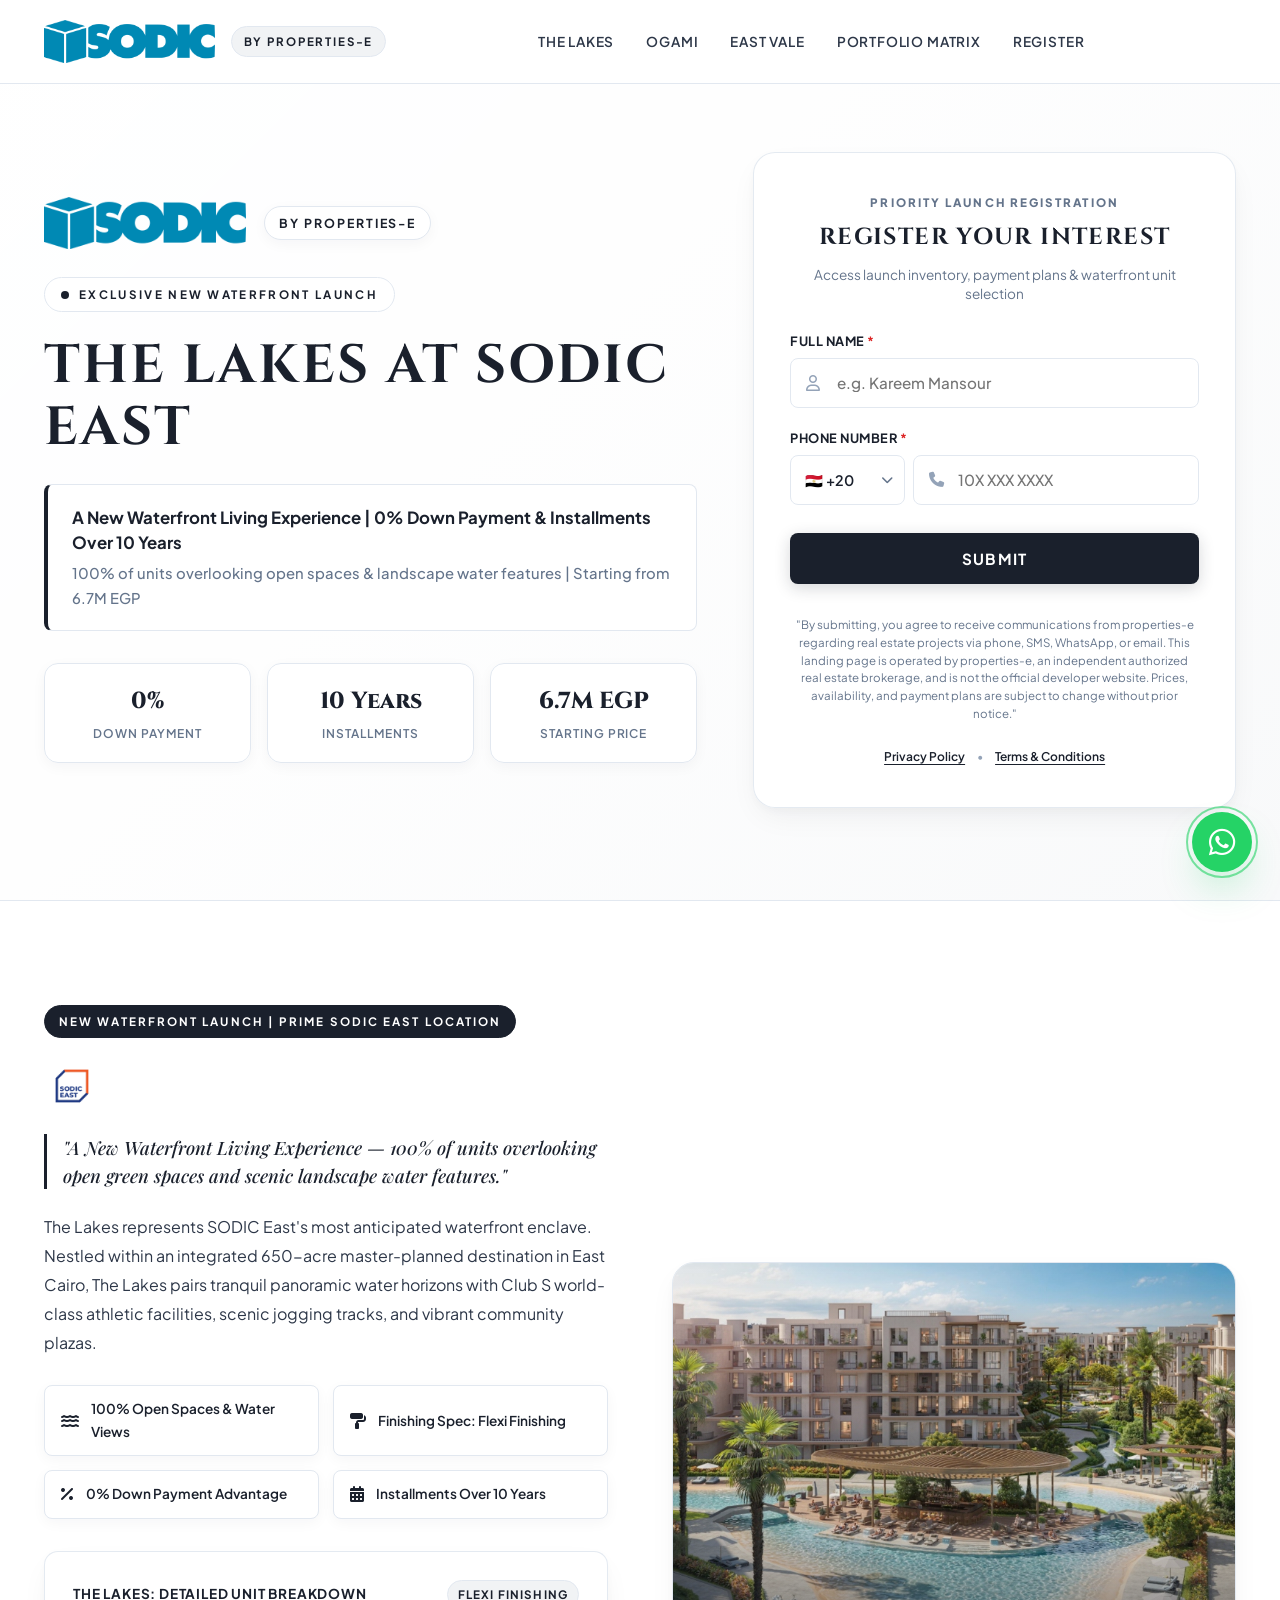
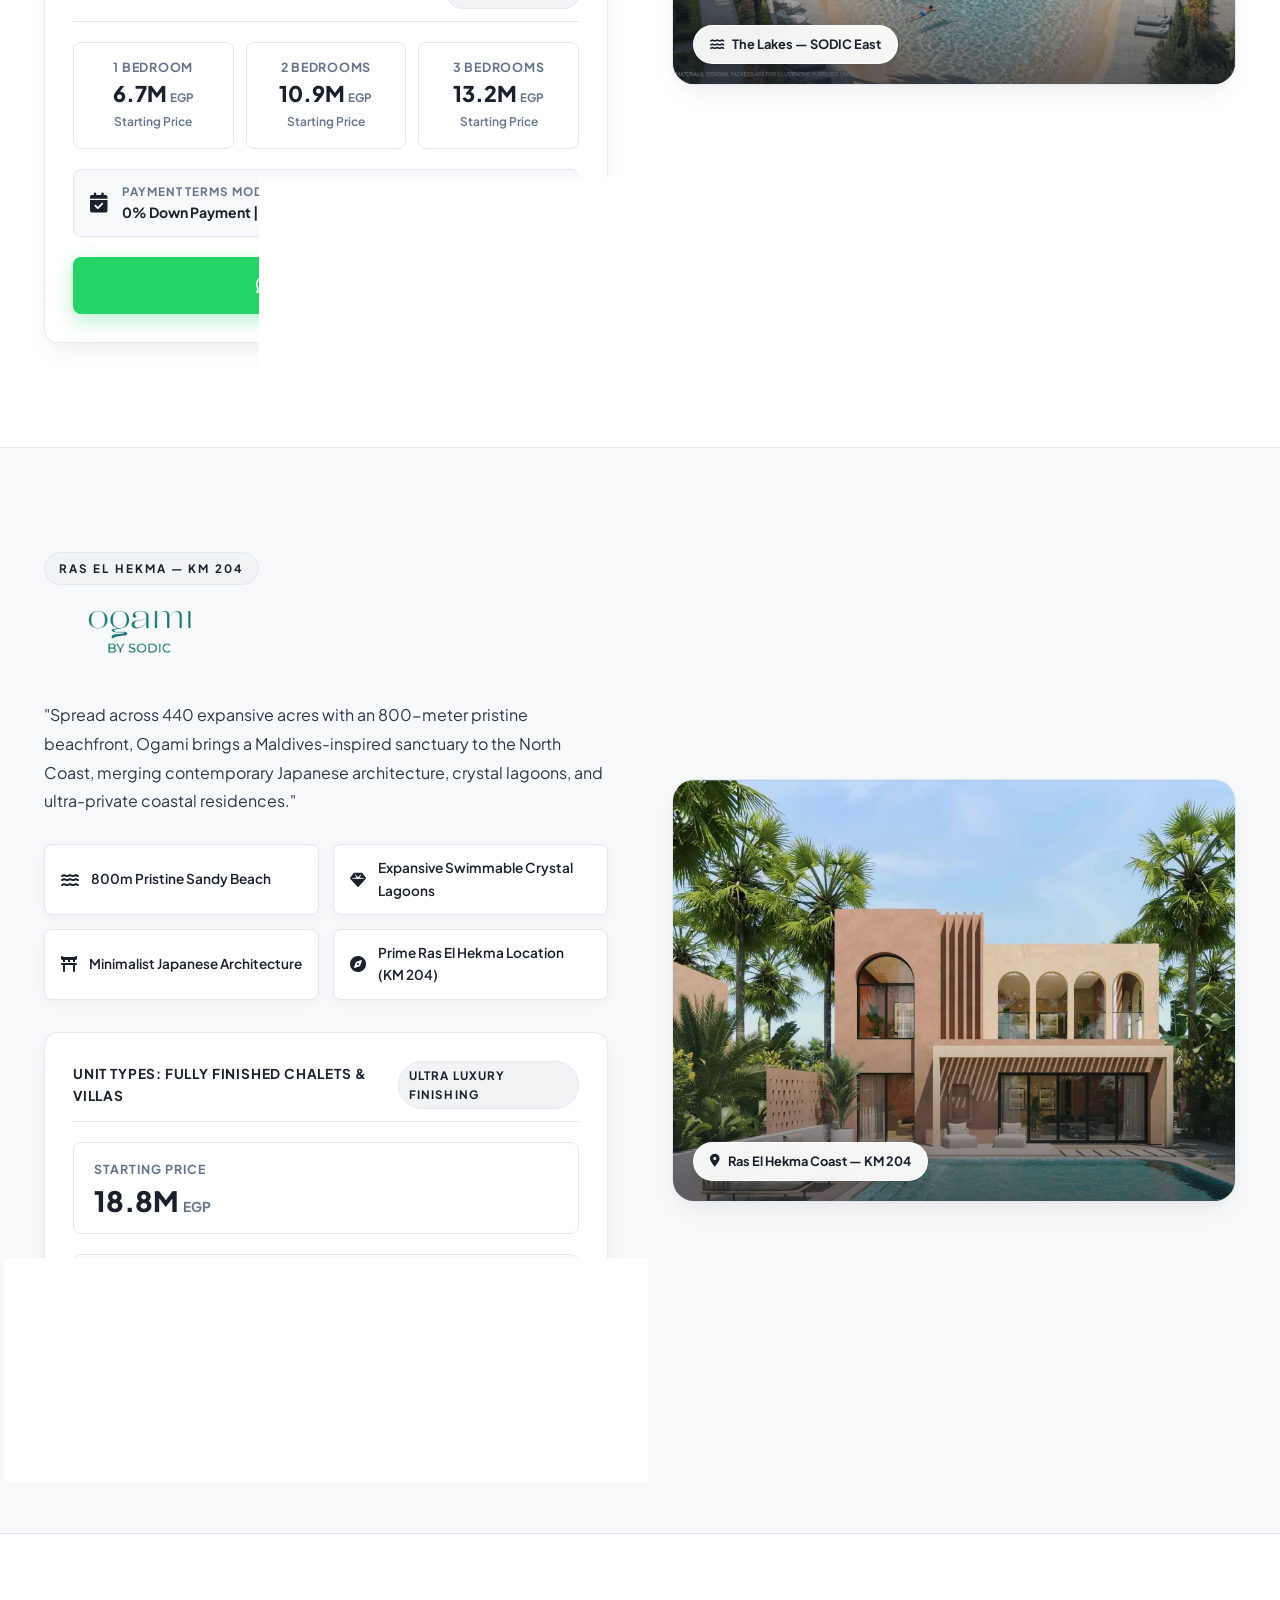
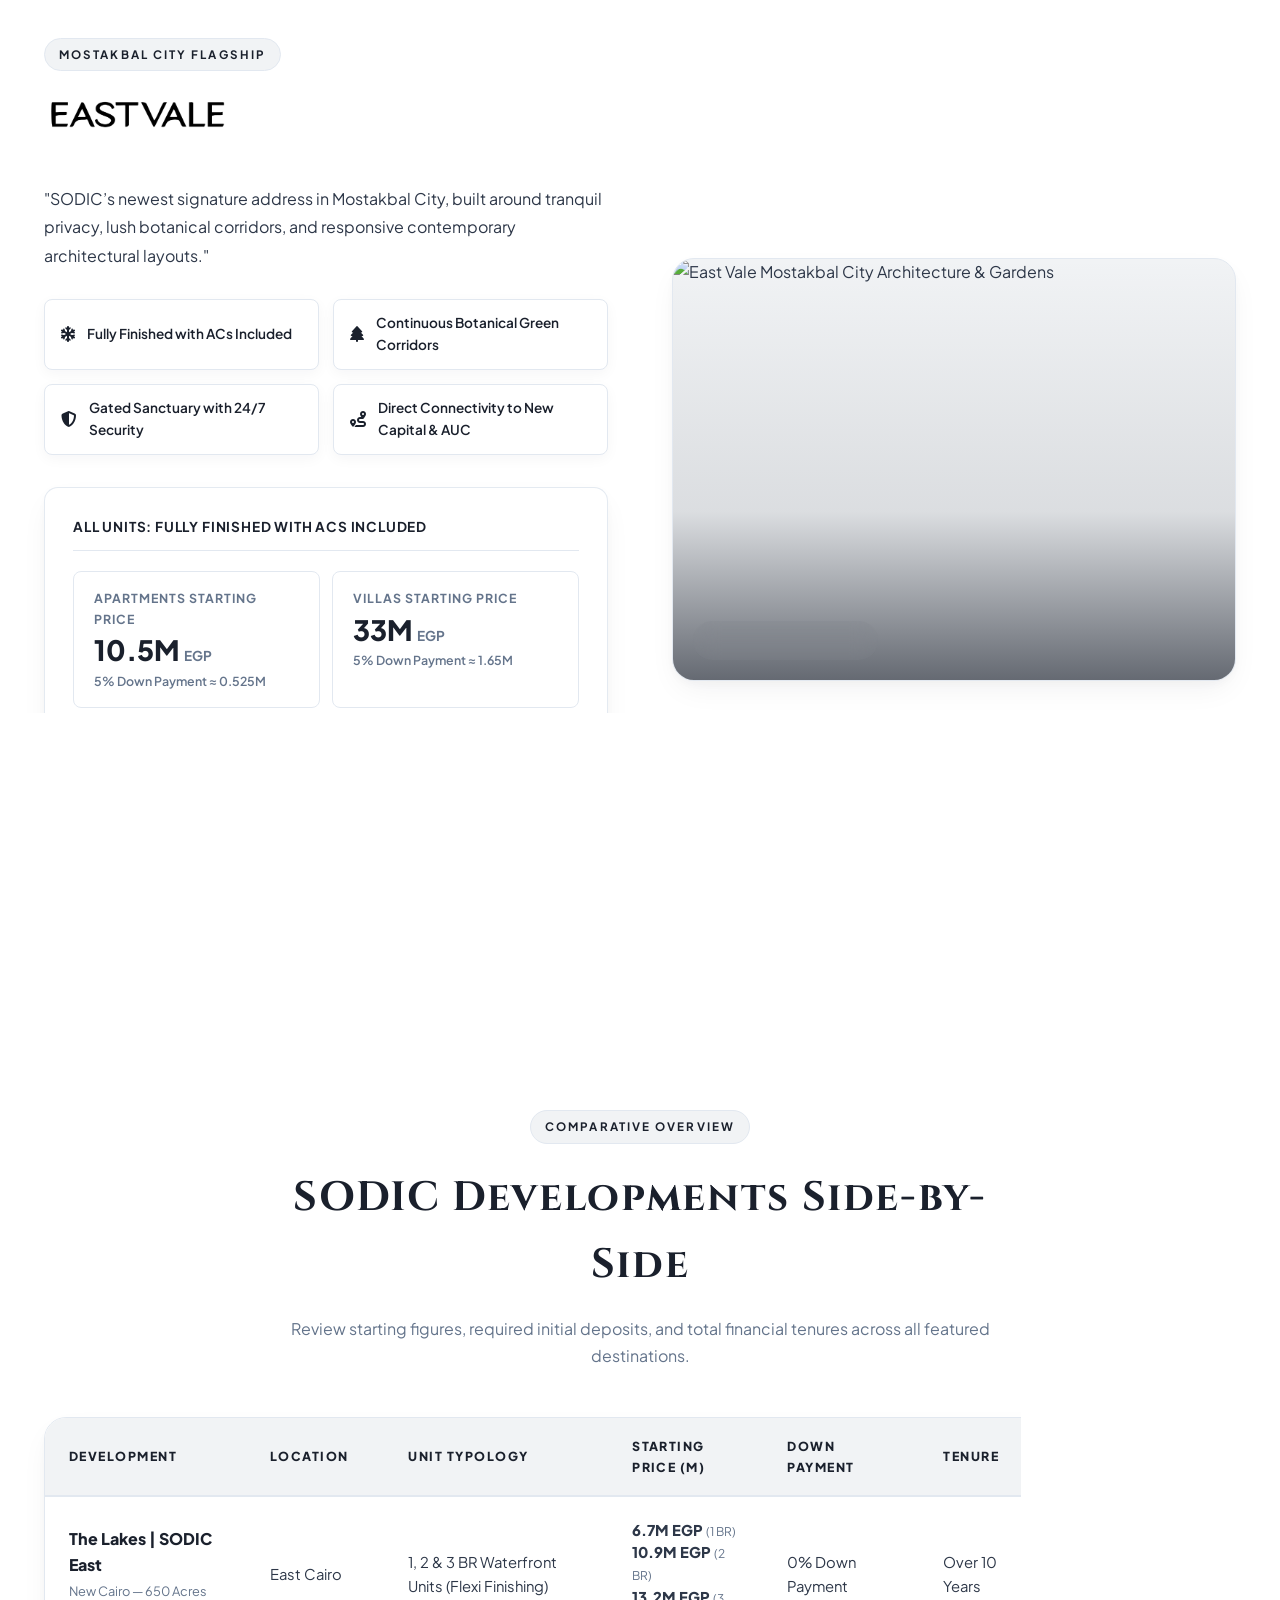
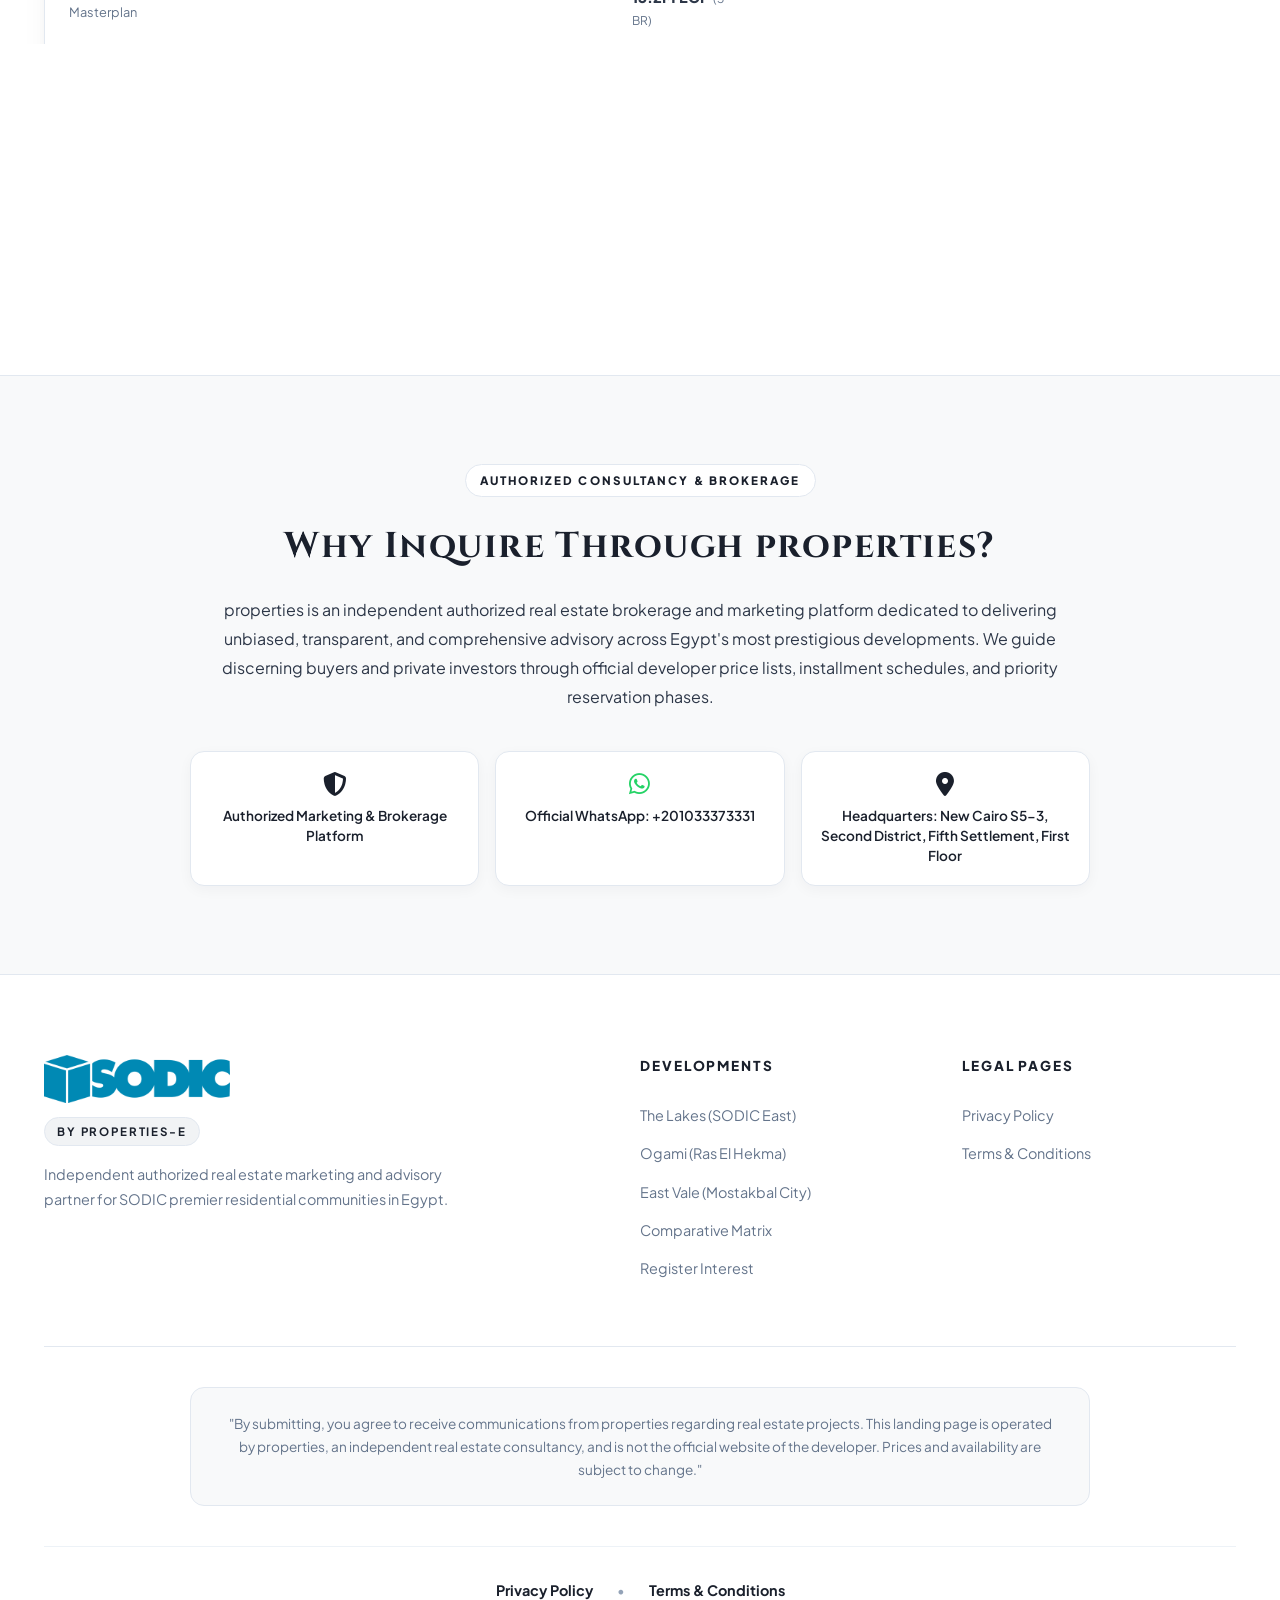
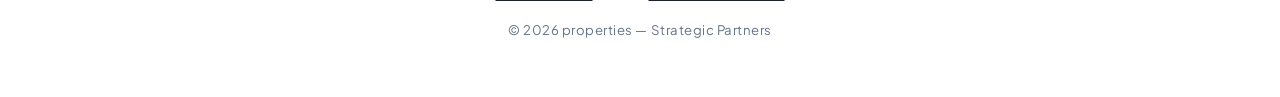
==== commit 63bca96f: "Update index.html: sanitize entities (&mdash;, &asymp;, &bull;, &copy;)" ====
--- a/index.html
+++ b/index.html
@@ -235,7 +235,7 @@
             <!-- Official SODIC East Logo as Primary Visual Title -->
             <img src="assets/images/sodic-east-logo.png" alt="SODIC East" class="project-official-logo project-logo-sodic-east">
             <div class="project-tagline">
-              "A New Waterfront Living Experience — 100% of units overlooking open green spaces and scenic landscape water features."
+              "A New Waterfront Living Experience &mdash; 100% of units overlooking open green spaces and scenic landscape water features."
             </div>
           </div>
 
@@ -319,7 +319,7 @@
             <img src="assets/images/sodic-east-lakes.jpg" alt="The Lakes at SODIC East Crystal Water Lagoons & Architecture">
             <div class="project-visual-overlay"></div>
             <div class="visual-floating-badge">
-              <i class="fa-solid fa-water"></i> The Lakes — SODIC East
+              <i class="fa-solid fa-water"></i> The Lakes &mdash; SODIC East
             </div>
           </div>
         </div>
@@ -336,7 +336,7 @@
         <!-- Narrative & Pricing Details -->
         <div class="project-narrative-col">
           <div class="project-header-group">
-            <span class="subheading-badge">RAS EL HEKMA — KM 204</span>
+            <span class="subheading-badge">RAS EL HEKMA &mdash; KM 204</span>
             <!-- Official Ogami Logo as Primary Visual Title -->
             <img src="assets/images/ogami-logo.png" alt="Ogami by SODIC" class="project-official-logo project-logo-ogami">
           </div>
@@ -403,7 +403,7 @@
             <img src="assets/images/ogami-villa.webp" alt="Ogami Ras El Hekma Coastal Villa Architecture">
             <div class="project-visual-overlay"></div>
             <div class="visual-floating-badge">
-              <i class="fa-solid fa-location-dot"></i> Ras El Hekma Coast — KM 204
+              <i class="fa-solid fa-location-dot"></i> Ras El Hekma Coast &mdash; KM 204
             </div>
           </div>
         </div>
@@ -510,7 +510,7 @@
 
   <!-- ==========================================================================
        6. PORTFOLIO COMPARISON MATRIX
-       ========================================================================= -->
+       ========================================================================== -->
   <section class="section-spacing matrix-section" id="comparison">
     <div class="container">
       <div class="intro-header-block">
@@ -542,7 +542,7 @@
             <tr>
               <td>
                 <div class="table-proj-name">The Lakes | SODIC East</div>
-                <div class="table-proj-location">New Cairo — 650 Acres Masterplan</div>
+                <div class="table-proj-location">New Cairo &mdash; 650 Acres Masterplan</div>
               </td>
               <td>East Cairo</td>
               <td>1, 2 &amp; 3 BR Waterfront Units (Flexi Finishing)</td>
@@ -562,7 +562,7 @@
             <tr>
               <td>
                 <div class="table-proj-name">Ogami by SODIC</div>
-                <div class="table-proj-location">Ras El Hekma — KM 204</div>
+                <div class="table-proj-location">Ras El Hekma &mdash; KM 204</div>
               </td>
               <td>North Coast</td>
               <td>Fully Finished Chalets &amp; Coastal Villas</td>
